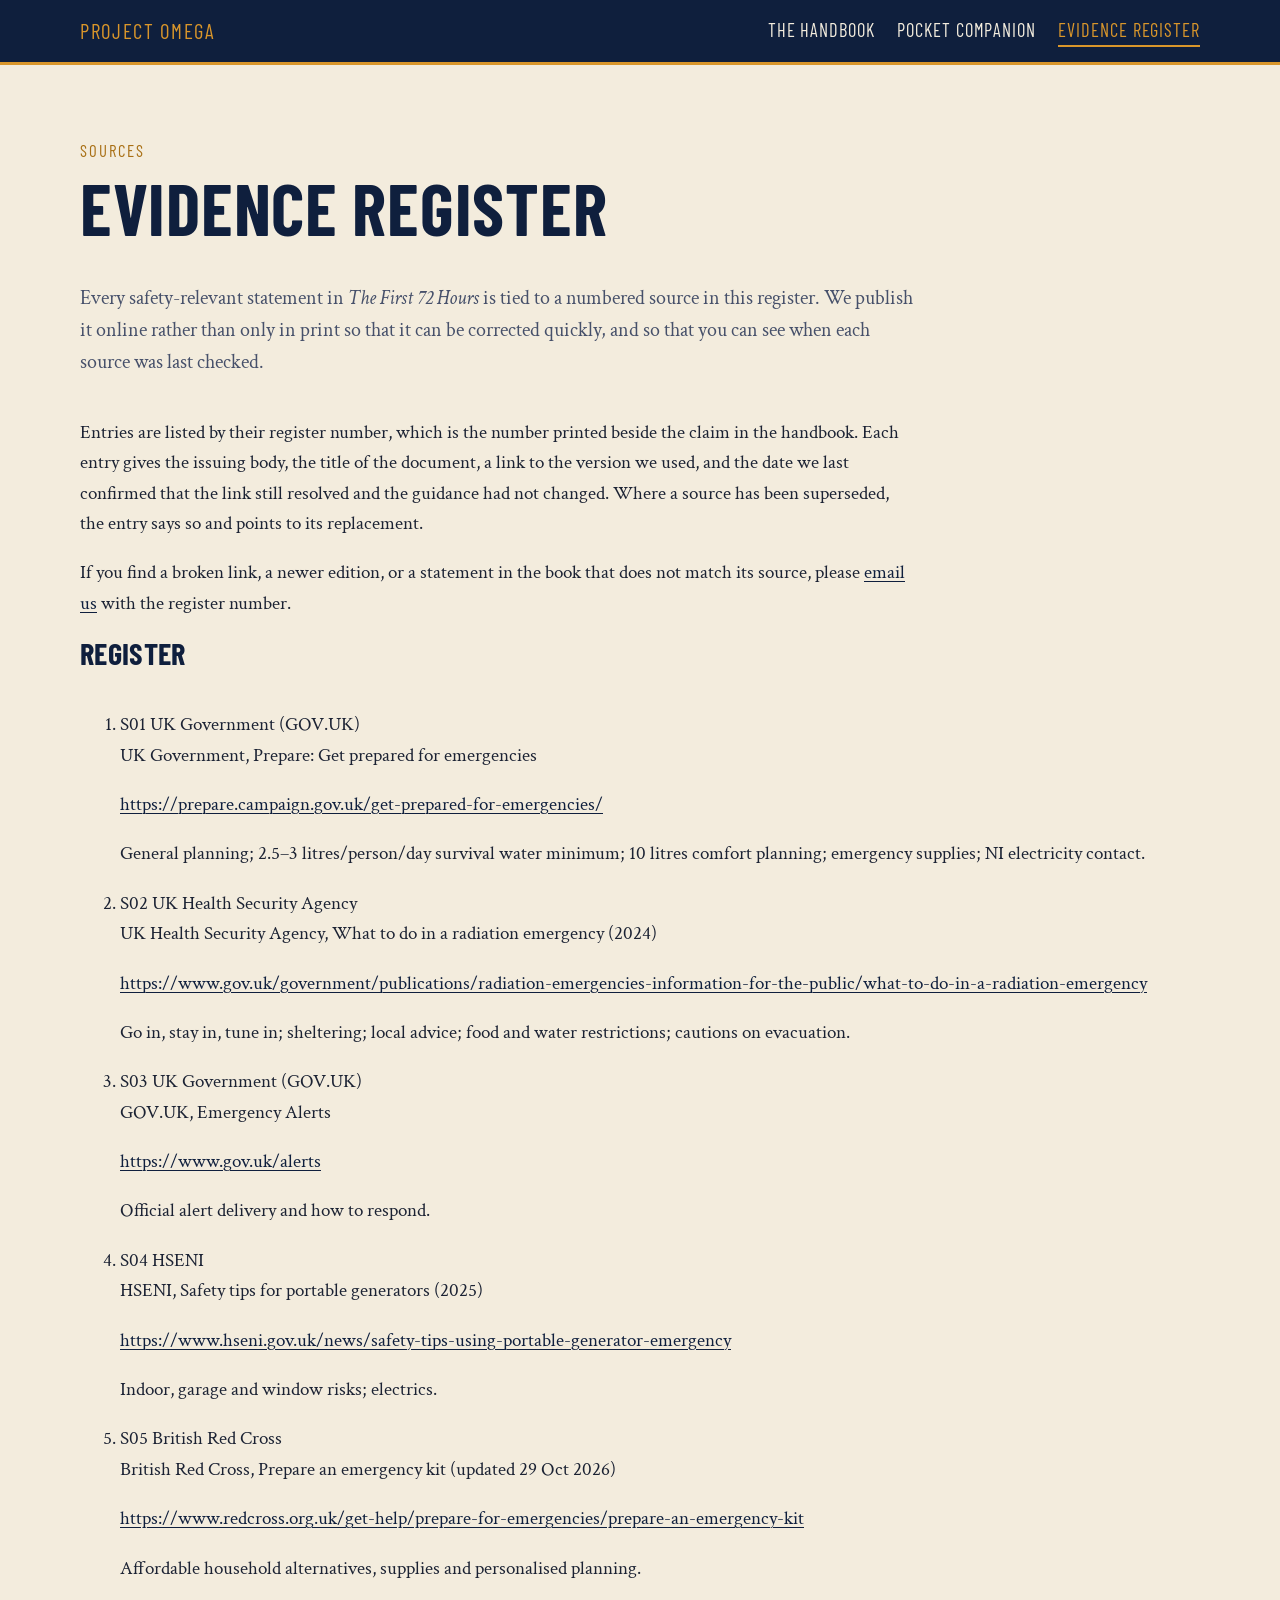
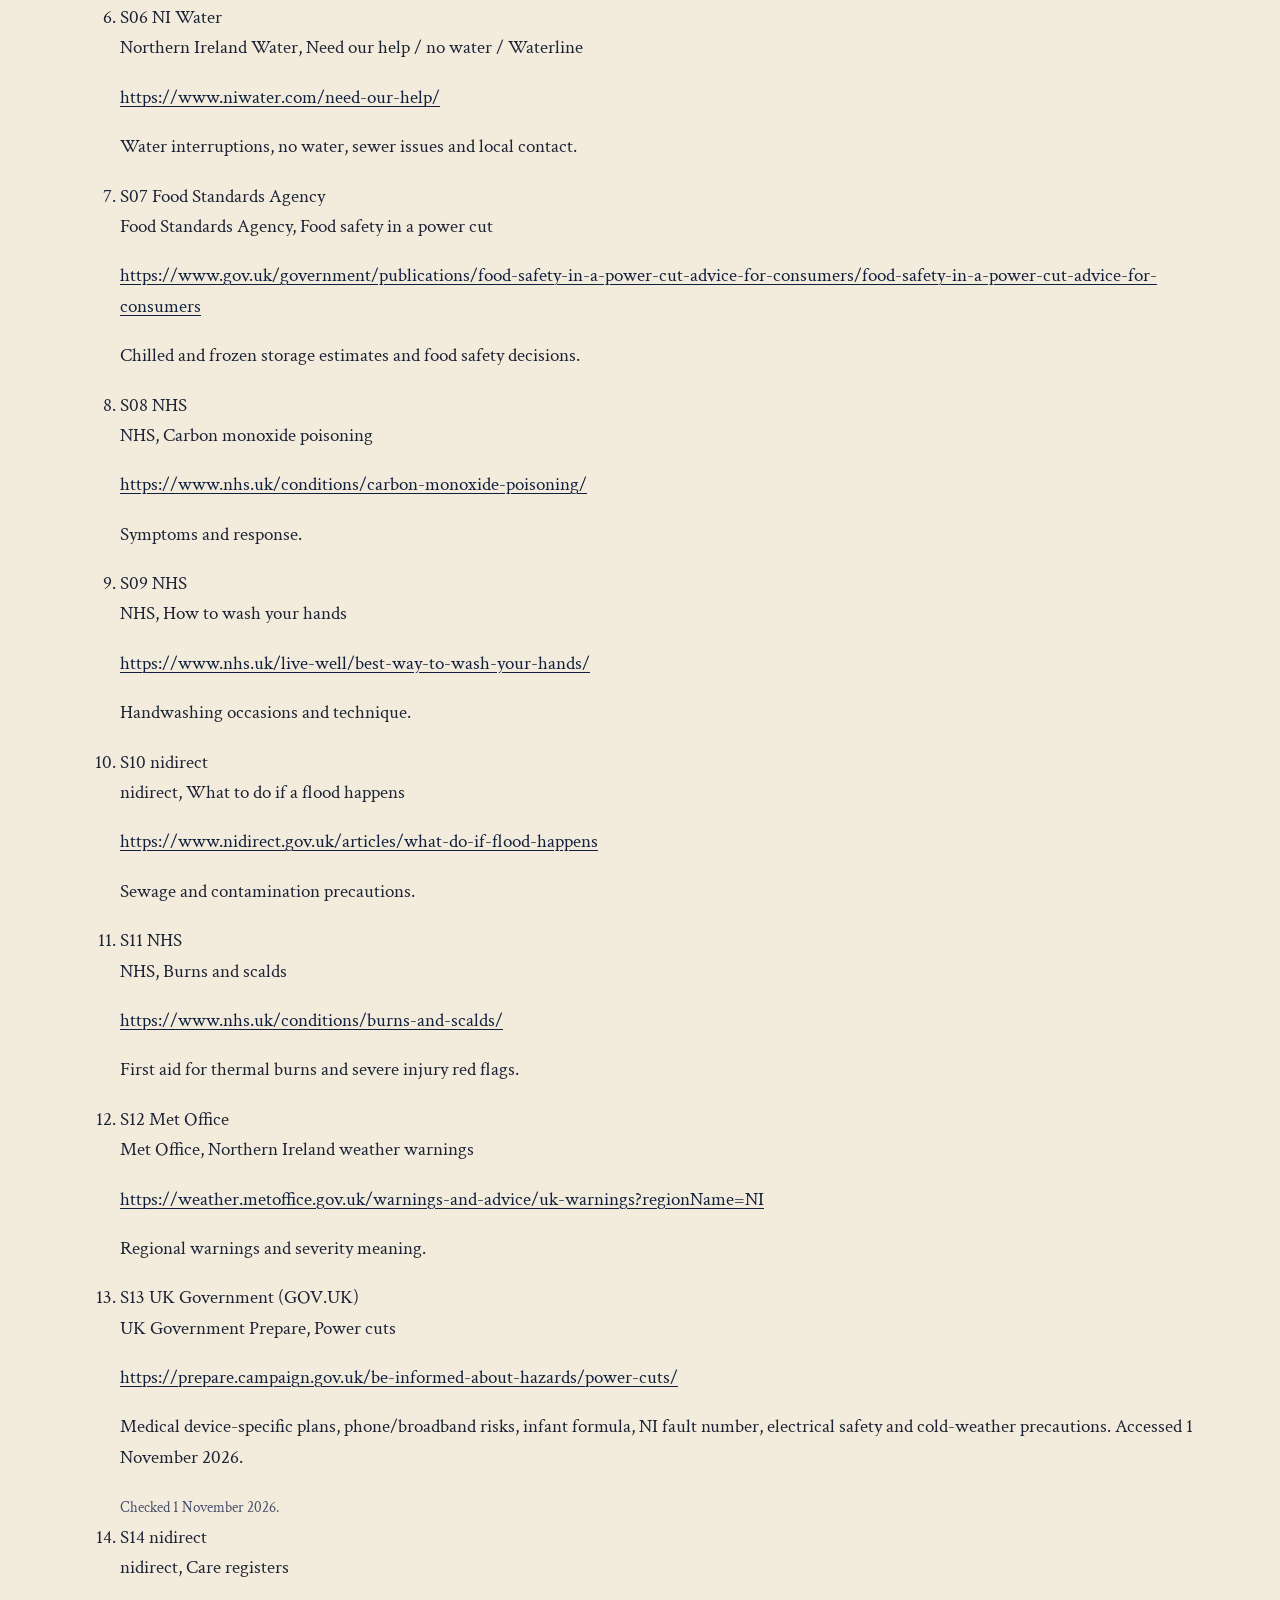
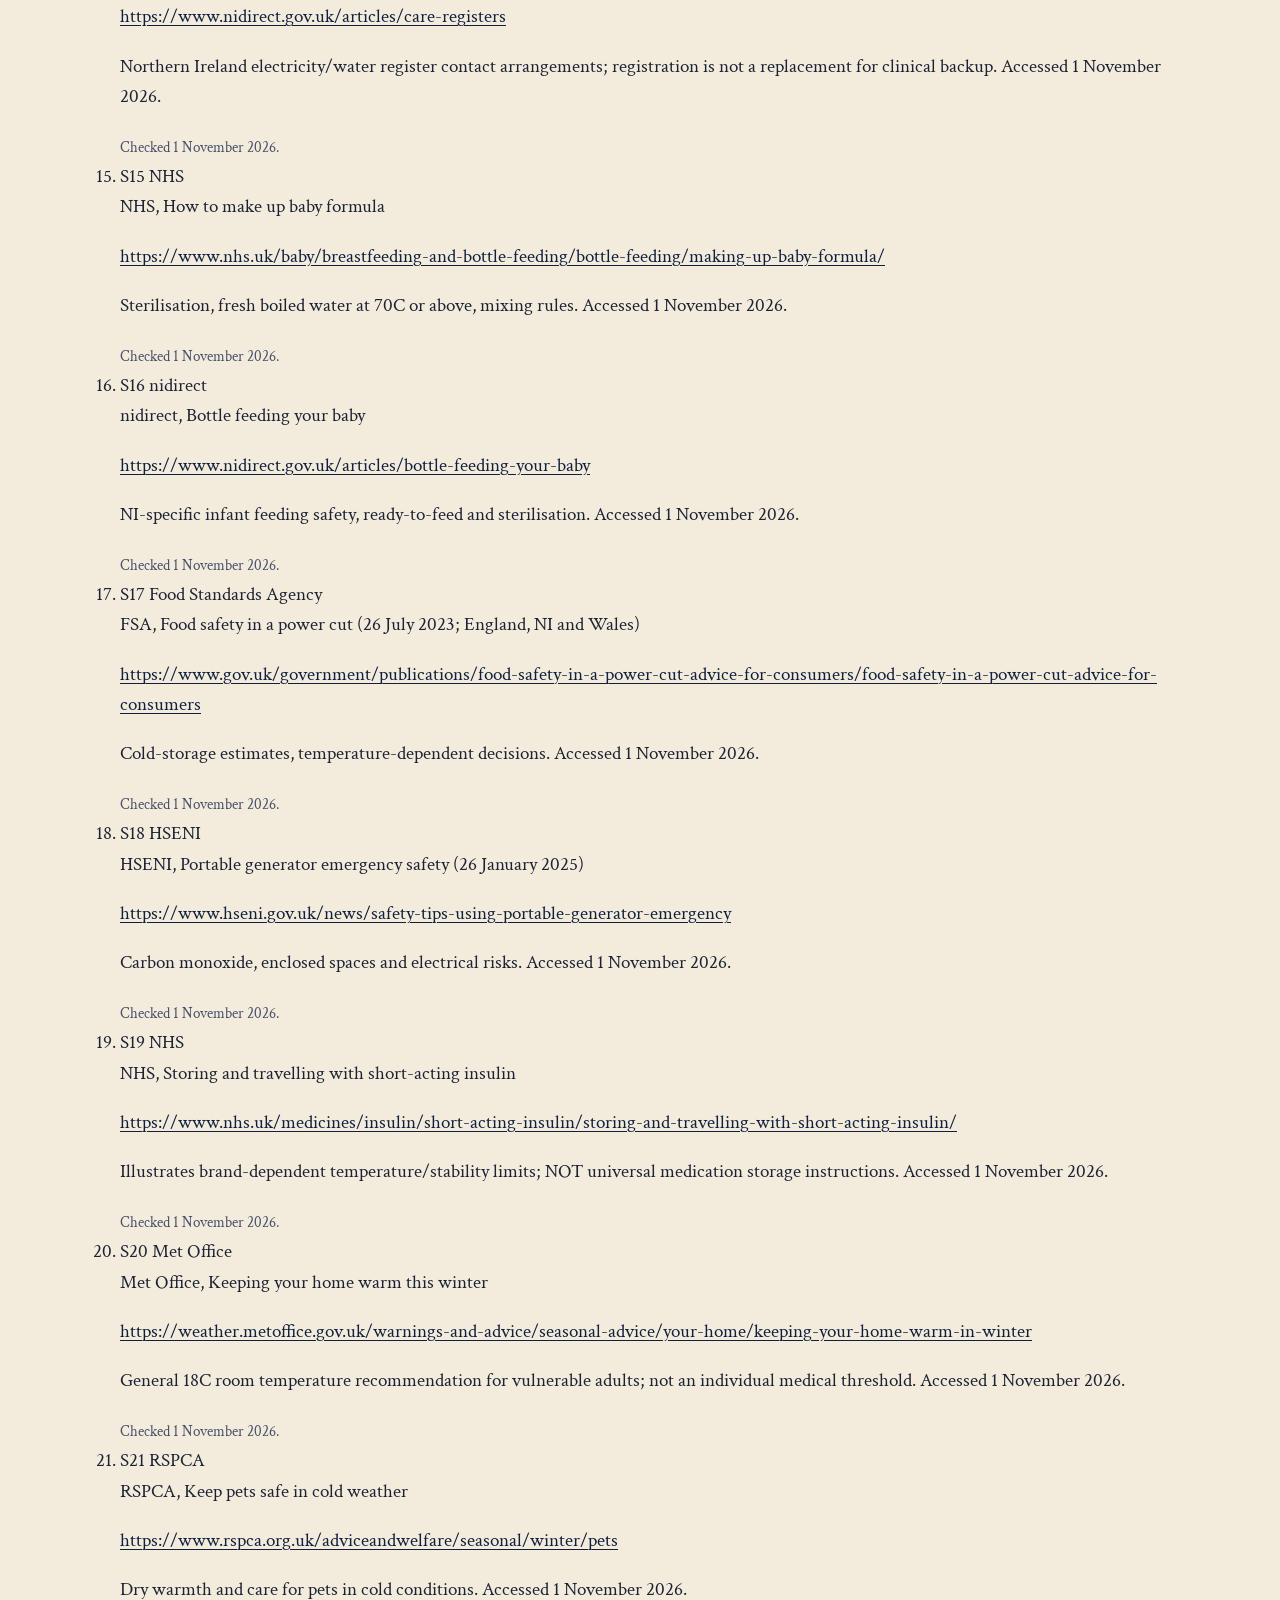
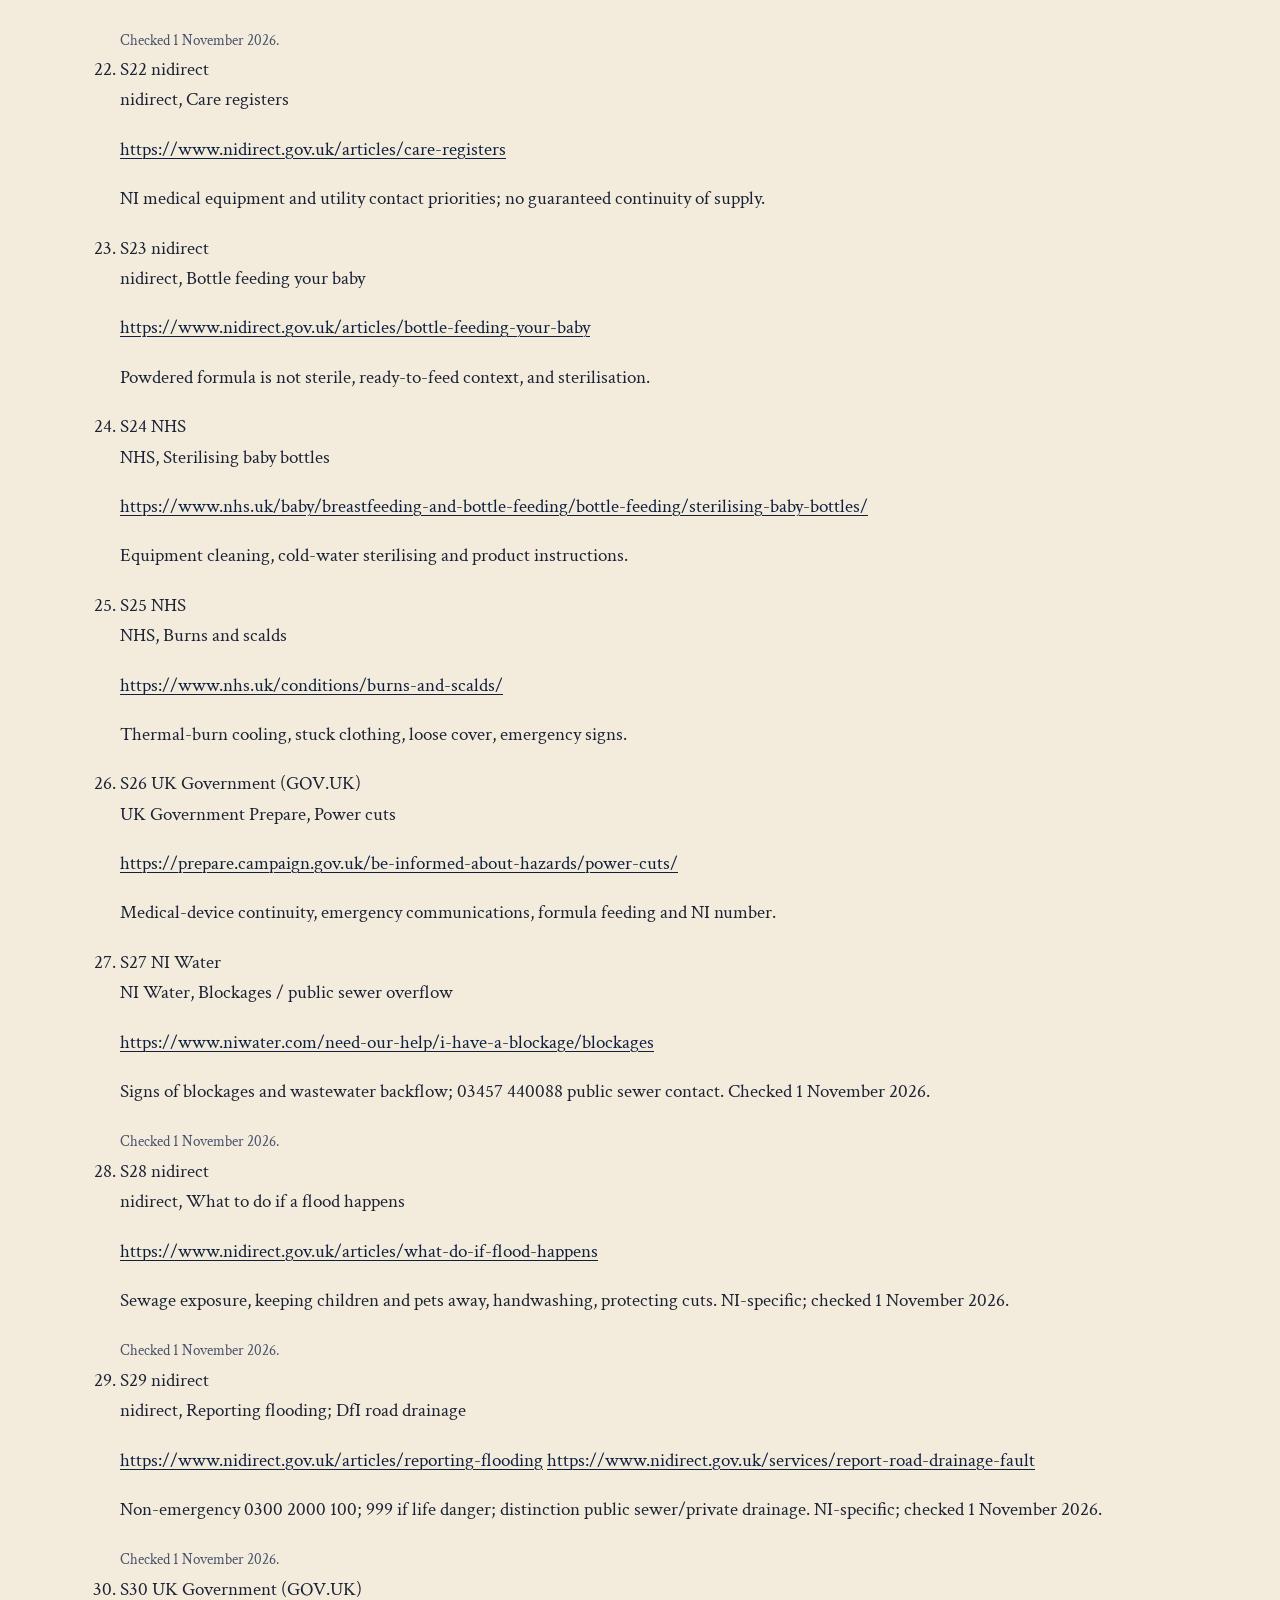
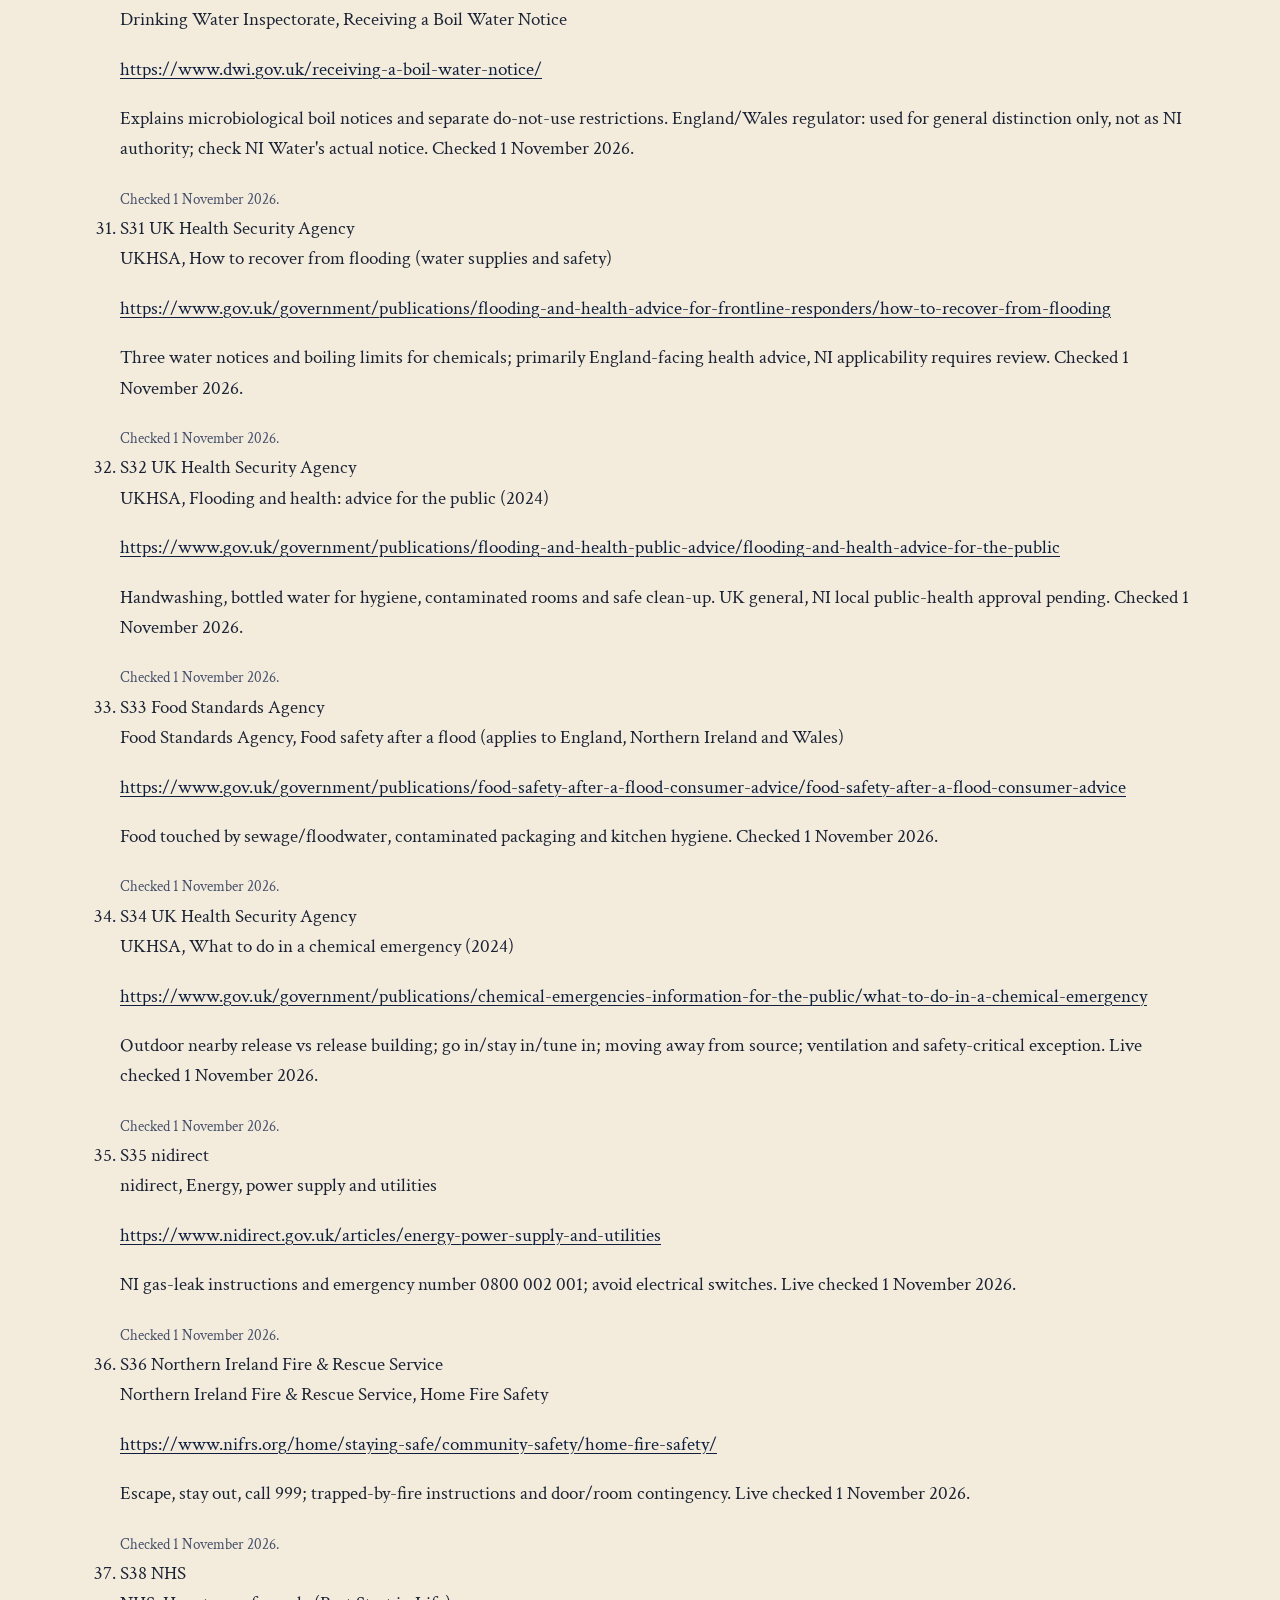
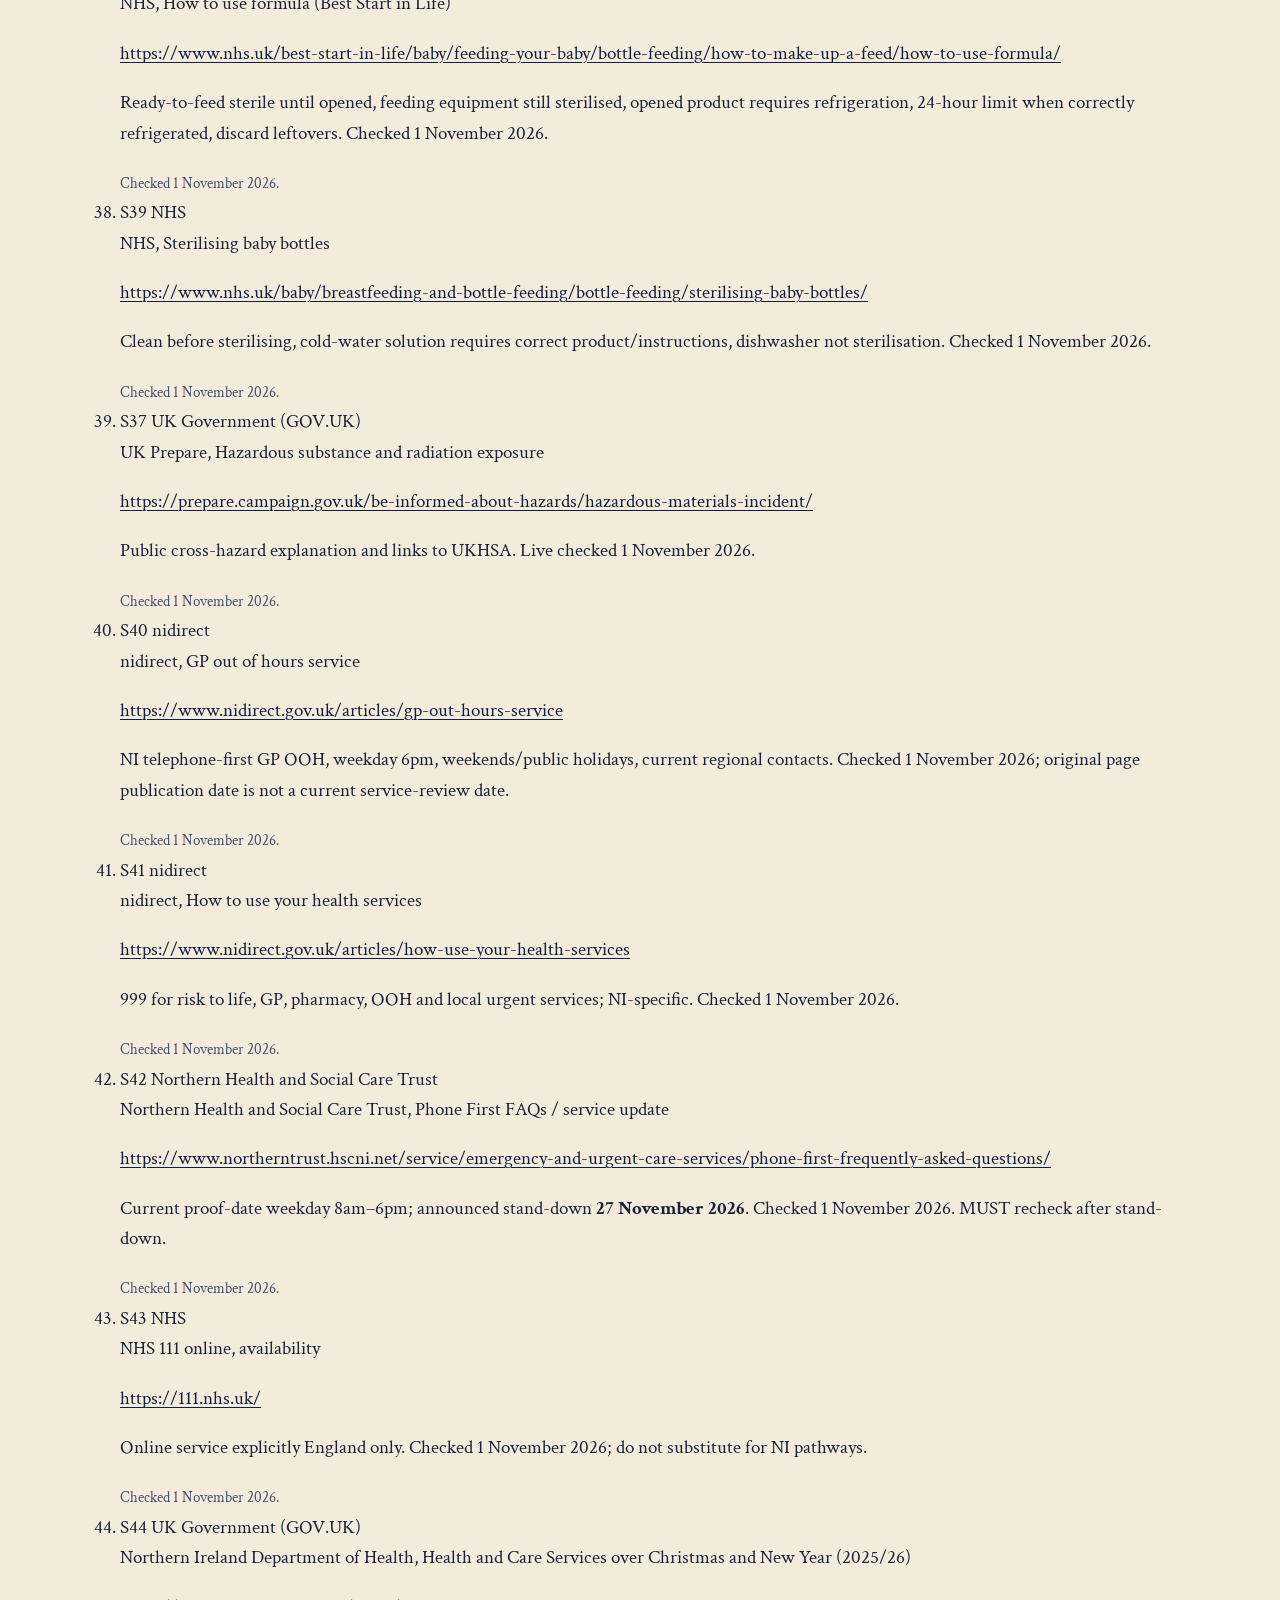
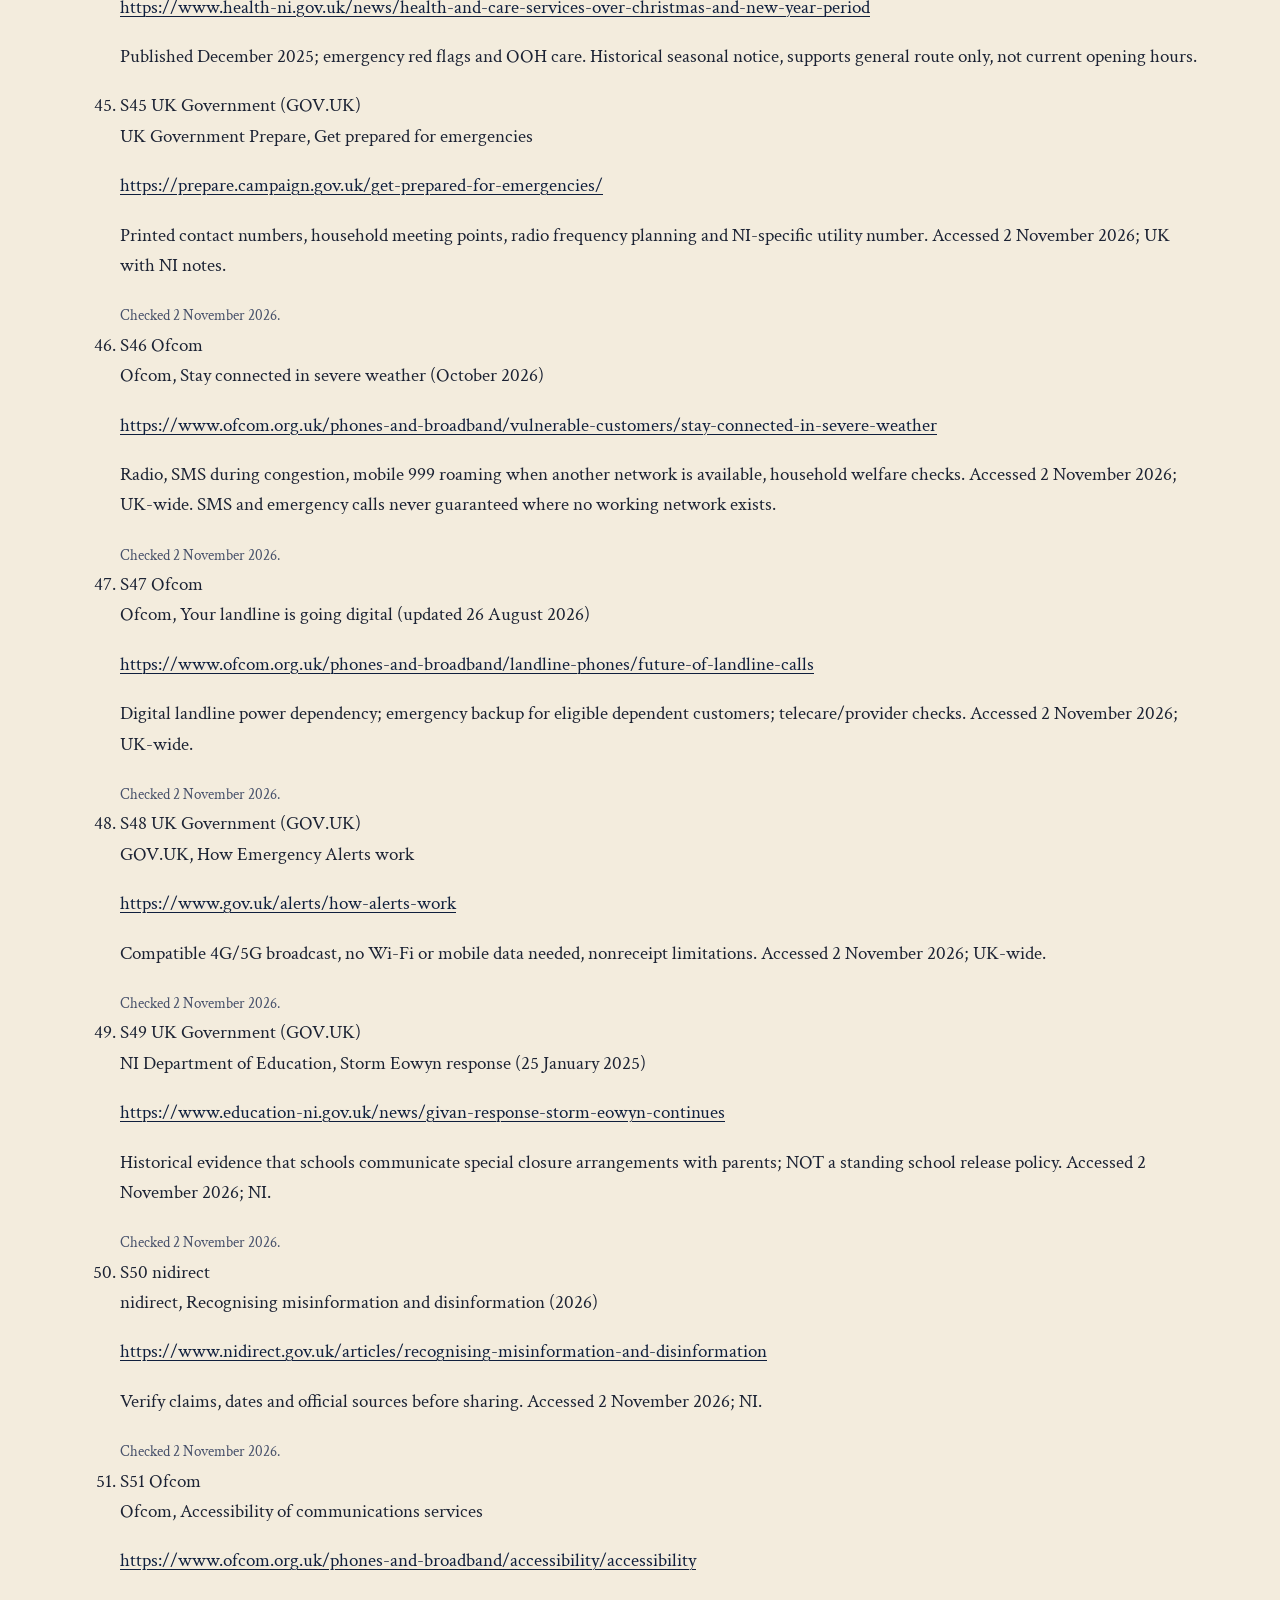
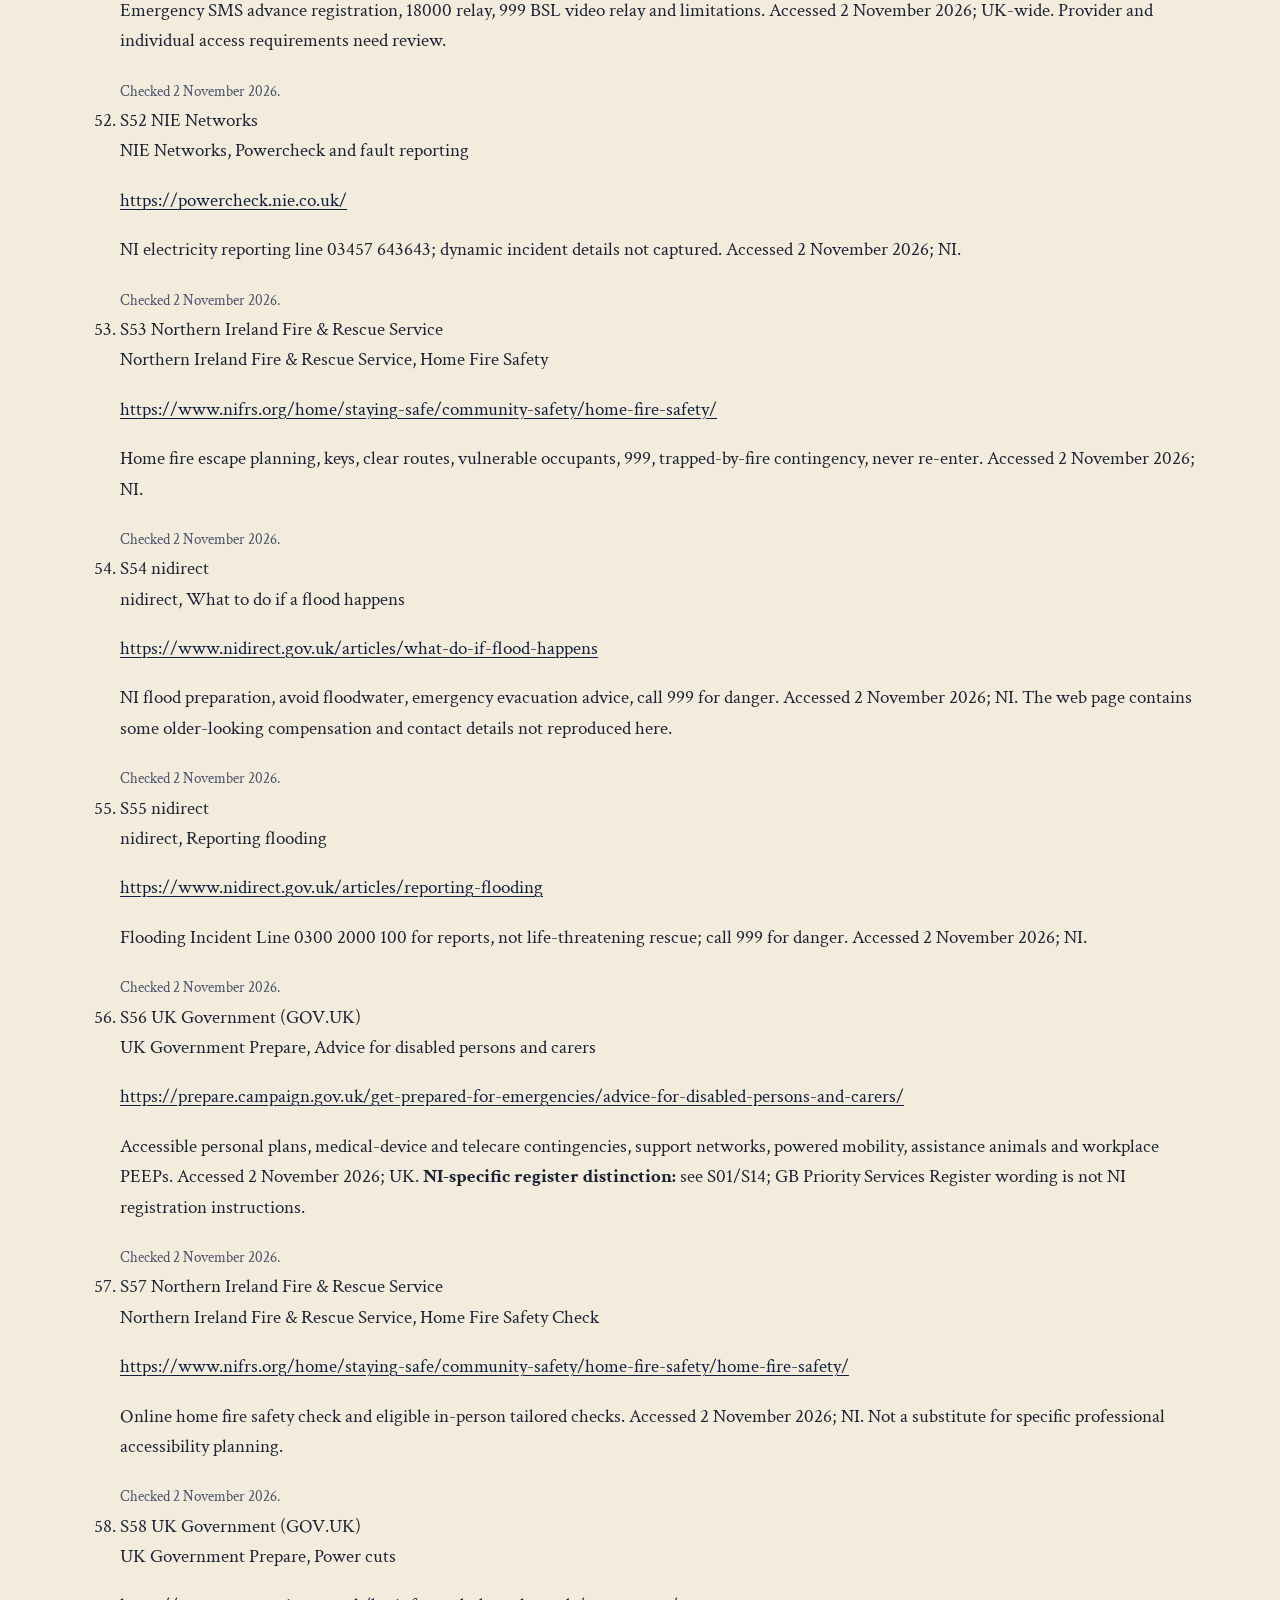
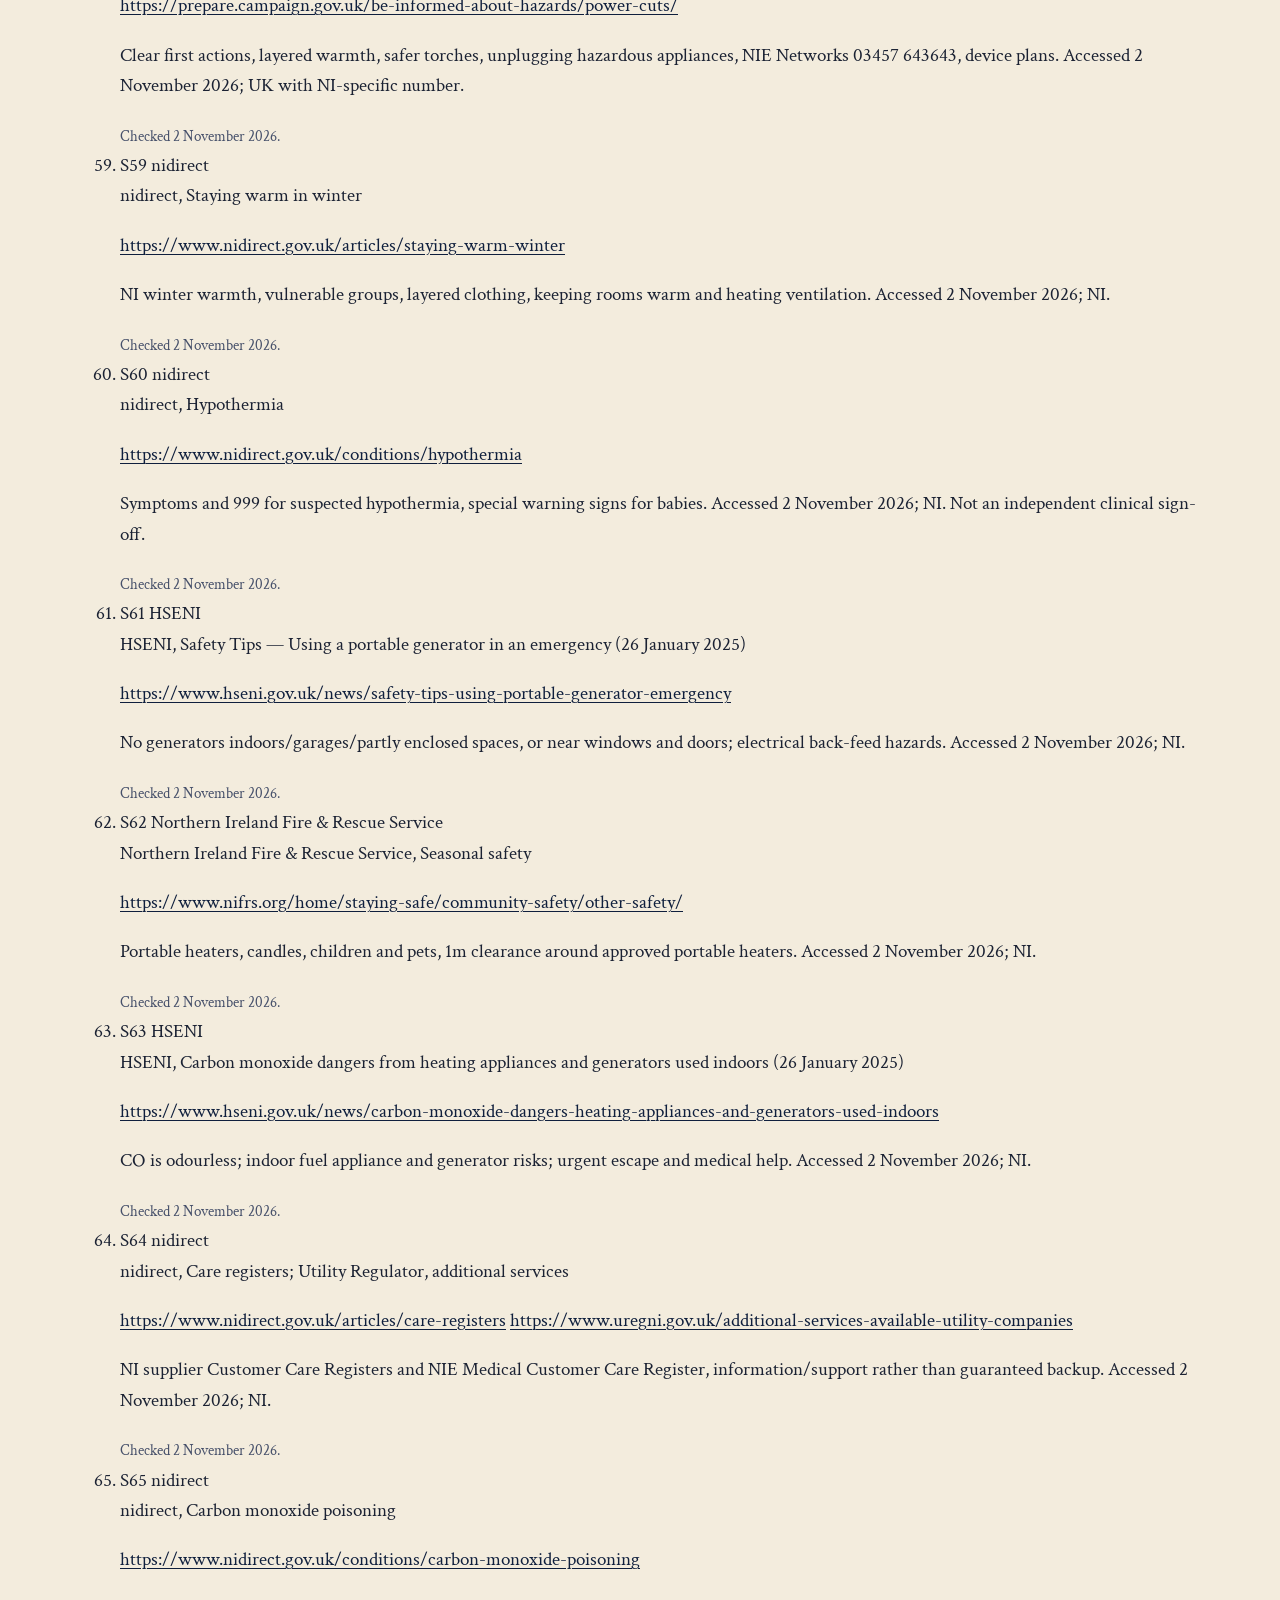
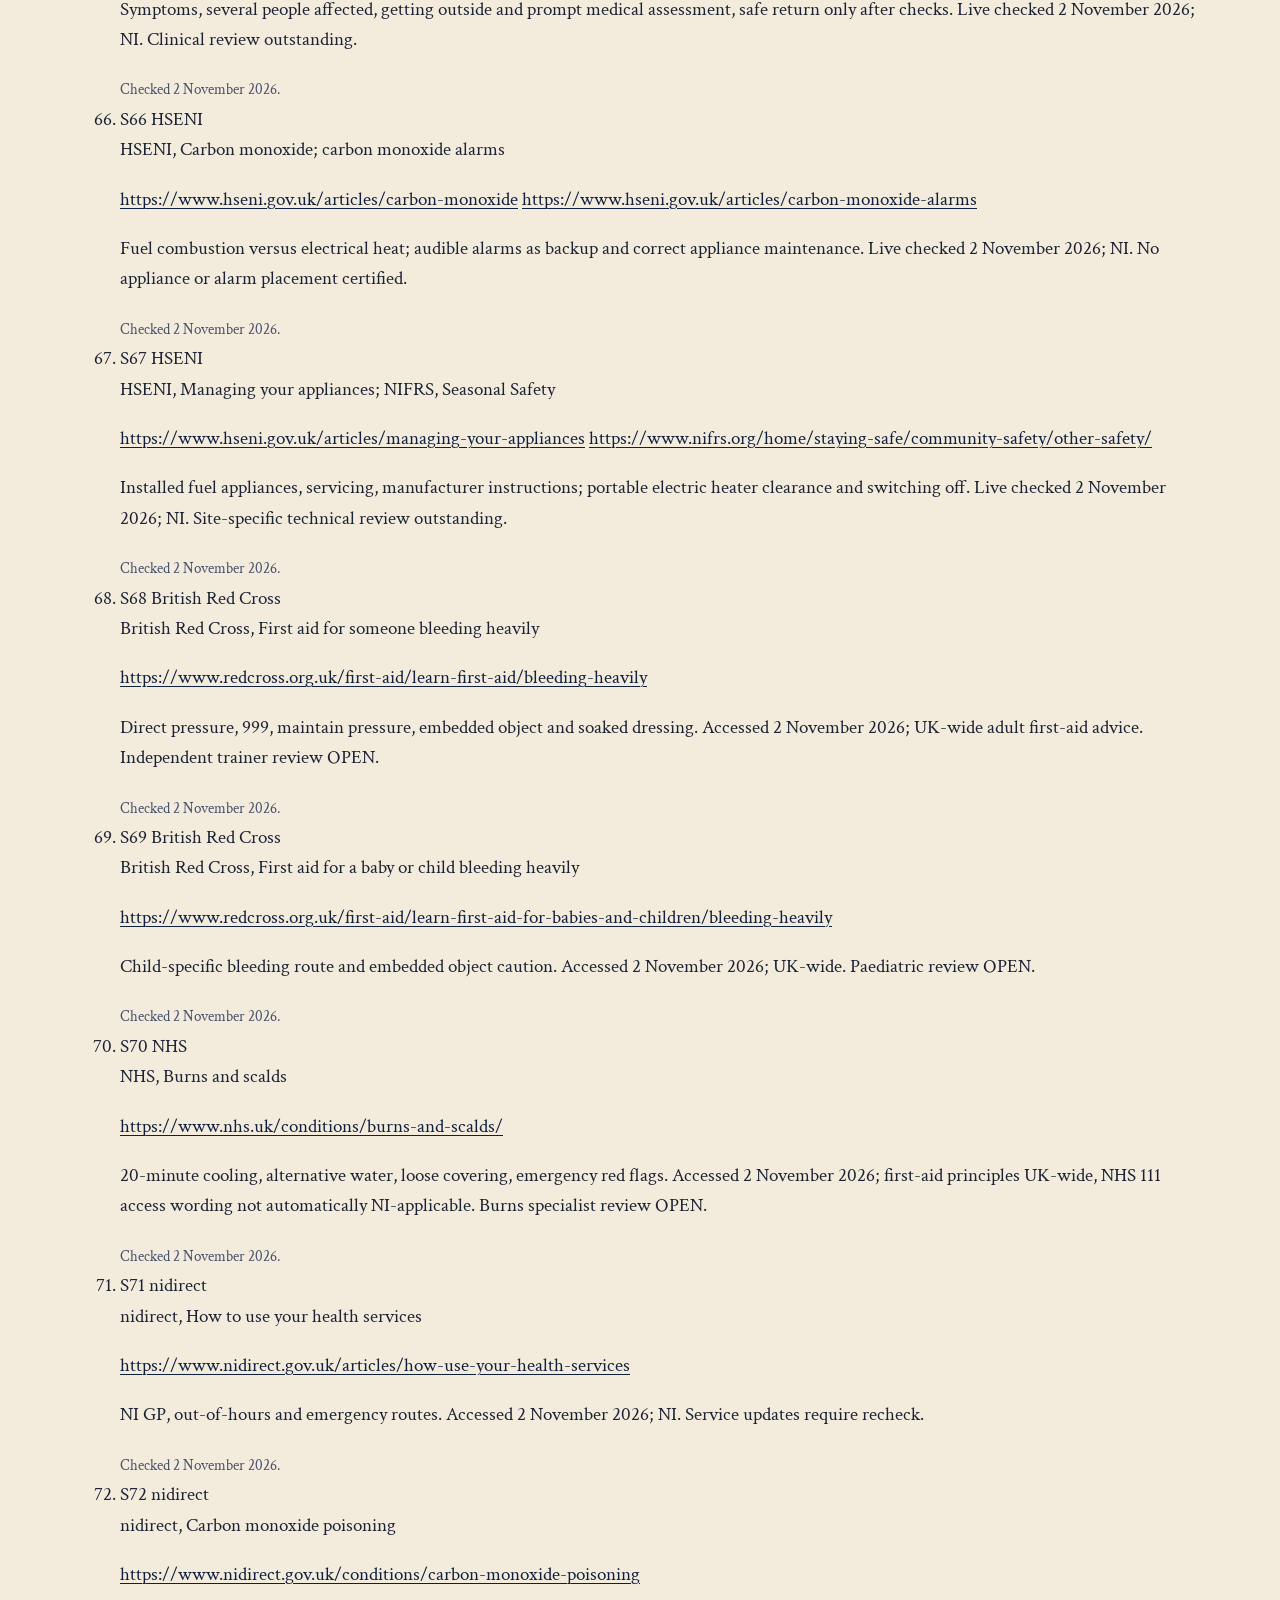
==== sources.html @ e892467d "Project Omega public site: landing page, Pocket Companion, evidence register, privacy notice" ====
<!DOCTYPE html>
<html lang="en-GB">
<head>
  <meta charset="utf-8">
  <meta name="viewport" content="width=device-width, initial-scale=1">
  <title>Evidence register | The First 72 Hours | Project Omega</title>
  <meta name="description" content="The full, dated register of sources behind The First 72 Hours: The Family Emergency Handbook, with the date each source was last checked.">
  <meta name="theme-color" content="#0f1f3d">
  <link rel="preconnect" href="https://fonts.googleapis.com">
  <link rel="preconnect" href="https://fonts.gstatic.com" crossorigin>
  <link rel="stylesheet" href="https://fonts.googleapis.com/css2?family=Barlow+Condensed:wght@700&family=Crimson+Text:ital,wght@0,400;0,600;1,400&display=swap">
  <link rel="stylesheet" href="styles.css">
</head>
<body>
  <a class="skip-link" href="#main">Skip to main content</a>

  <header class="site-header">
    <div class="wrap">
      <a class="brand" href="index.html">Project Omega</a>
      <nav class="site-nav" aria-label="Site">
        <ul>
          <li><a href="index.html">The handbook</a></li>
          <li><a href="pocket.html">Pocket Companion</a></li>
          <li><a href="sources.html" aria-current="page">Evidence register</a></li>
        </ul>
      </nav>
    </div>
  </header>

  <main id="main" class="page">
    <div class="wrap">
      <div class="page-head">
        <p class="kicker">Sources</p>
        <h1>Evidence register</h1>
        <p class="lede">Every safety-relevant statement in <em>The First 72 Hours</em> is tied to a numbered source in this register. We publish it online rather than only in print so that it can be corrected quickly, and so that you can see when each source was last checked.</p>
      </div>

      <div class="register-intro">
        <p>Entries are listed by their register number, which is the number printed beside the claim in the handbook. Each entry gives the issuing body, the title of the document, a link to the version we used, and the date we last confirmed that the link still resolved and the guidance had not changed. Where a source has been superseded, the entry says so and points to its replacement.</p>
        <p>If you find a broken link, a newer edition, or a statement in the book that does not match its source, please <a href="mailto:hello@example.com?subject=Evidence%20register">email us</a> with the register number.</p>
      </div>

      <section aria-labelledby="register-title">
        <h2 id="register-title" class="h-small">Register</h2>
        <div id="register" aria-live="polite" class="register">
<ol class="register">
  <li id="S01">
    <span class="sid">S01</span> <span class="publisher">UK Government (GOV.UK)</span>
    <p class="title">UK Government, Prepare: Get prepared for emergencies</p>
    <p class="url"><a href="https://prepare.campaign.gov.uk/get-prepared-for-emergencies/" rel="noopener">https://prepare.campaign.gov.uk/get-prepared-for-emergencies/</a></p>
    <p class="note">General planning; 2.5–3 litres/person/day survival water minimum; 10 litres comfort planning; emergency supplies; NI electricity contact.</p>
    
  </li>
  <li id="S02">
    <span class="sid">S02</span> <span class="publisher">UK Health Security Agency</span>
    <p class="title">UK Health Security Agency, What to do in a radiation emergency (2024)</p>
    <p class="url"><a href="https://www.gov.uk/government/publications/radiation-emergencies-information-for-the-public/what-to-do-in-a-radiation-emergency" rel="noopener">https://www.gov.uk/government/publications/radiation-emergencies-information-for-the-public/what-to-do-in-a-radiation-emergency</a></p>
    <p class="note">Go in, stay in, tune in; sheltering; local advice; food and water restrictions; cautions on evacuation.</p>
    
  </li>
  <li id="S03">
    <span class="sid">S03</span> <span class="publisher">UK Government (GOV.UK)</span>
    <p class="title">GOV.UK, Emergency Alerts</p>
    <p class="url"><a href="https://www.gov.uk/alerts" rel="noopener">https://www.gov.uk/alerts</a></p>
    <p class="note">Official alert delivery and how to respond.</p>
    
  </li>
  <li id="S04">
    <span class="sid">S04</span> <span class="publisher">HSENI</span>
    <p class="title">HSENI, Safety tips for portable generators (2025)</p>
    <p class="url"><a href="https://www.hseni.gov.uk/news/safety-tips-using-portable-generator-emergency" rel="noopener">https://www.hseni.gov.uk/news/safety-tips-using-portable-generator-emergency</a></p>
    <p class="note">Indoor, garage and window risks; electrics.</p>
    
  </li>
  <li id="S05">
    <span class="sid">S05</span> <span class="publisher">British Red Cross</span>
    <p class="title">British Red Cross, Prepare an emergency kit (updated 29 Oct 2026)</p>
    <p class="url"><a href="https://www.redcross.org.uk/get-help/prepare-for-emergencies/prepare-an-emergency-kit" rel="noopener">https://www.redcross.org.uk/get-help/prepare-for-emergencies/prepare-an-emergency-kit</a></p>
    <p class="note">Affordable household alternatives, supplies and personalised planning.</p>
    
  </li>
  <li id="S06">
    <span class="sid">S06</span> <span class="publisher">NI Water</span>
    <p class="title">Northern Ireland Water, Need our help / no water / Waterline</p>
    <p class="url"><a href="https://www.niwater.com/need-our-help/" rel="noopener">https://www.niwater.com/need-our-help/</a></p>
    <p class="note">Water interruptions, no water, sewer issues and local contact.</p>
    
  </li>
  <li id="S07">
    <span class="sid">S07</span> <span class="publisher">Food Standards Agency</span>
    <p class="title">Food Standards Agency, Food safety in a power cut</p>
    <p class="url"><a href="https://www.gov.uk/government/publications/food-safety-in-a-power-cut-advice-for-consumers/food-safety-in-a-power-cut-advice-for-consumers" rel="noopener">https://www.gov.uk/government/publications/food-safety-in-a-power-cut-advice-for-consumers/food-safety-in-a-power-cut-advice-for-consumers</a></p>
    <p class="note">Chilled and frozen storage estimates and food safety decisions.</p>
    
  </li>
  <li id="S08">
    <span class="sid">S08</span> <span class="publisher">NHS</span>
    <p class="title">NHS, Carbon monoxide poisoning</p>
    <p class="url"><a href="https://www.nhs.uk/conditions/carbon-monoxide-poisoning/" rel="noopener">https://www.nhs.uk/conditions/carbon-monoxide-poisoning/</a></p>
    <p class="note">Symptoms and response.</p>
    
  </li>
  <li id="S09">
    <span class="sid">S09</span> <span class="publisher">NHS</span>
    <p class="title">NHS, How to wash your hands</p>
    <p class="url"><a href="https://www.nhs.uk/live-well/best-way-to-wash-your-hands/" rel="noopener">https://www.nhs.uk/live-well/best-way-to-wash-your-hands/</a></p>
    <p class="note">Handwashing occasions and technique.</p>
    
  </li>
  <li id="S10">
    <span class="sid">S10</span> <span class="publisher">nidirect</span>
    <p class="title">nidirect, What to do if a flood happens</p>
    <p class="url"><a href="https://www.nidirect.gov.uk/articles/what-do-if-flood-happens" rel="noopener">https://www.nidirect.gov.uk/articles/what-do-if-flood-happens</a></p>
    <p class="note">Sewage and contamination precautions.</p>
    
  </li>
  <li id="S11">
    <span class="sid">S11</span> <span class="publisher">NHS</span>
    <p class="title">NHS, Burns and scalds</p>
    <p class="url"><a href="https://www.nhs.uk/conditions/burns-and-scalds/" rel="noopener">https://www.nhs.uk/conditions/burns-and-scalds/</a></p>
    <p class="note">First aid for thermal burns and severe injury red flags.</p>
    
  </li>
  <li id="S12">
    <span class="sid">S12</span> <span class="publisher">Met Office</span>
    <p class="title">Met Office, Northern Ireland weather warnings</p>
    <p class="url"><a href="https://weather.metoffice.gov.uk/warnings-and-advice/uk-warnings?regionName=NI" rel="noopener">https://weather.metoffice.gov.uk/warnings-and-advice/uk-warnings?regionName=NI</a></p>
    <p class="note">Regional warnings and severity meaning.</p>
    
  </li>
  <li id="S13">
    <span class="sid">S13</span> <span class="publisher">UK Government (GOV.UK)</span>
    <p class="title">UK Government Prepare, Power cuts</p>
    <p class="url"><a href="https://prepare.campaign.gov.uk/be-informed-about-hazards/power-cuts/" rel="noopener">https://prepare.campaign.gov.uk/be-informed-about-hazards/power-cuts/</a></p>
    <p class="note">Medical device-specific plans, phone/broadband risks, infant formula, NI fault number, electrical safety and cold-weather precautions. Accessed 1 November 2026.</p>
    <span class="checked">Checked 1 November 2026.</span>
  </li>
  <li id="S14">
    <span class="sid">S14</span> <span class="publisher">nidirect</span>
    <p class="title">nidirect, Care registers</p>
    <p class="url"><a href="https://www.nidirect.gov.uk/articles/care-registers" rel="noopener">https://www.nidirect.gov.uk/articles/care-registers</a></p>
    <p class="note">Northern Ireland electricity/water register contact arrangements; registration is not a replacement for clinical backup. Accessed 1 November 2026.</p>
    <span class="checked">Checked 1 November 2026.</span>
  </li>
  <li id="S15">
    <span class="sid">S15</span> <span class="publisher">NHS</span>
    <p class="title">NHS, How to make up baby formula</p>
    <p class="url"><a href="https://www.nhs.uk/baby/breastfeeding-and-bottle-feeding/bottle-feeding/making-up-baby-formula/" rel="noopener">https://www.nhs.uk/baby/breastfeeding-and-bottle-feeding/bottle-feeding/making-up-baby-formula/</a></p>
    <p class="note">Sterilisation, fresh boiled water at 70C or above, mixing rules. Accessed 1 November 2026.</p>
    <span class="checked">Checked 1 November 2026.</span>
  </li>
  <li id="S16">
    <span class="sid">S16</span> <span class="publisher">nidirect</span>
    <p class="title">nidirect, Bottle feeding your baby</p>
    <p class="url"><a href="https://www.nidirect.gov.uk/articles/bottle-feeding-your-baby" rel="noopener">https://www.nidirect.gov.uk/articles/bottle-feeding-your-baby</a></p>
    <p class="note">NI-specific infant feeding safety, ready-to-feed and sterilisation. Accessed 1 November 2026.</p>
    <span class="checked">Checked 1 November 2026.</span>
  </li>
  <li id="S17">
    <span class="sid">S17</span> <span class="publisher">Food Standards Agency</span>
    <p class="title">FSA, Food safety in a power cut (26 July 2023; England, NI and Wales)</p>
    <p class="url"><a href="https://www.gov.uk/government/publications/food-safety-in-a-power-cut-advice-for-consumers/food-safety-in-a-power-cut-advice-for-consumers" rel="noopener">https://www.gov.uk/government/publications/food-safety-in-a-power-cut-advice-for-consumers/food-safety-in-a-power-cut-advice-for-consumers</a></p>
    <p class="note">Cold-storage estimates, temperature-dependent decisions. Accessed 1 November 2026.</p>
    <span class="checked">Checked 1 November 2026.</span>
  </li>
  <li id="S18">
    <span class="sid">S18</span> <span class="publisher">HSENI</span>
    <p class="title">HSENI, Portable generator emergency safety (26 January 2025)</p>
    <p class="url"><a href="https://www.hseni.gov.uk/news/safety-tips-using-portable-generator-emergency" rel="noopener">https://www.hseni.gov.uk/news/safety-tips-using-portable-generator-emergency</a></p>
    <p class="note">Carbon monoxide, enclosed spaces and electrical risks. Accessed 1 November 2026.</p>
    <span class="checked">Checked 1 November 2026.</span>
  </li>
  <li id="S19">
    <span class="sid">S19</span> <span class="publisher">NHS</span>
    <p class="title">NHS, Storing and travelling with short-acting insulin</p>
    <p class="url"><a href="https://www.nhs.uk/medicines/insulin/short-acting-insulin/storing-and-travelling-with-short-acting-insulin/" rel="noopener">https://www.nhs.uk/medicines/insulin/short-acting-insulin/storing-and-travelling-with-short-acting-insulin/</a></p>
    <p class="note">Illustrates brand-dependent temperature/stability limits; NOT universal medication storage instructions. Accessed 1 November 2026.</p>
    <span class="checked">Checked 1 November 2026.</span>
  </li>
  <li id="S20">
    <span class="sid">S20</span> <span class="publisher">Met Office</span>
    <p class="title">Met Office, Keeping your home warm this winter</p>
    <p class="url"><a href="https://weather.metoffice.gov.uk/warnings-and-advice/seasonal-advice/your-home/keeping-your-home-warm-in-winter" rel="noopener">https://weather.metoffice.gov.uk/warnings-and-advice/seasonal-advice/your-home/keeping-your-home-warm-in-winter</a></p>
    <p class="note">General 18C room temperature recommendation for vulnerable adults; not an individual medical threshold. Accessed 1 November 2026.</p>
    <span class="checked">Checked 1 November 2026.</span>
  </li>
  <li id="S21">
    <span class="sid">S21</span> <span class="publisher">RSPCA</span>
    <p class="title">RSPCA, Keep pets safe in cold weather</p>
    <p class="url"><a href="https://www.rspca.org.uk/adviceandwelfare/seasonal/winter/pets" rel="noopener">https://www.rspca.org.uk/adviceandwelfare/seasonal/winter/pets</a></p>
    <p class="note">Dry warmth and care for pets in cold conditions. Accessed 1 November 2026.</p>
    <span class="checked">Checked 1 November 2026.</span>
  </li>
  <li id="S22">
    <span class="sid">S22</span> <span class="publisher">nidirect</span>
    <p class="title">nidirect, Care registers</p>
    <p class="url"><a href="https://www.nidirect.gov.uk/articles/care-registers" rel="noopener">https://www.nidirect.gov.uk/articles/care-registers</a></p>
    <p class="note">NI medical equipment and utility contact priorities; no guaranteed continuity of supply.</p>
    
  </li>
  <li id="S23">
    <span class="sid">S23</span> <span class="publisher">nidirect</span>
    <p class="title">nidirect, Bottle feeding your baby</p>
    <p class="url"><a href="https://www.nidirect.gov.uk/articles/bottle-feeding-your-baby" rel="noopener">https://www.nidirect.gov.uk/articles/bottle-feeding-your-baby</a></p>
    <p class="note">Powdered formula is not sterile, ready-to-feed context, and sterilisation.</p>
    
  </li>
  <li id="S24">
    <span class="sid">S24</span> <span class="publisher">NHS</span>
    <p class="title">NHS, Sterilising baby bottles</p>
    <p class="url"><a href="https://www.nhs.uk/baby/breastfeeding-and-bottle-feeding/bottle-feeding/sterilising-baby-bottles/" rel="noopener">https://www.nhs.uk/baby/breastfeeding-and-bottle-feeding/bottle-feeding/sterilising-baby-bottles/</a></p>
    <p class="note">Equipment cleaning, cold-water sterilising and product instructions.</p>
    
  </li>
  <li id="S25">
    <span class="sid">S25</span> <span class="publisher">NHS</span>
    <p class="title">NHS, Burns and scalds</p>
    <p class="url"><a href="https://www.nhs.uk/conditions/burns-and-scalds/" rel="noopener">https://www.nhs.uk/conditions/burns-and-scalds/</a></p>
    <p class="note">Thermal-burn cooling, stuck clothing, loose cover, emergency signs.</p>
    
  </li>
  <li id="S26">
    <span class="sid">S26</span> <span class="publisher">UK Government (GOV.UK)</span>
    <p class="title">UK Government Prepare, Power cuts</p>
    <p class="url"><a href="https://prepare.campaign.gov.uk/be-informed-about-hazards/power-cuts/" rel="noopener">https://prepare.campaign.gov.uk/be-informed-about-hazards/power-cuts/</a></p>
    <p class="note">Medical-device continuity, emergency communications, formula feeding and NI number.</p>
    
  </li>
  <li id="S27">
    <span class="sid">S27</span> <span class="publisher">NI Water</span>
    <p class="title">NI Water, Blockages / public sewer overflow</p>
    <p class="url"><a href="https://www.niwater.com/need-our-help/i-have-a-blockage/blockages" rel="noopener">https://www.niwater.com/need-our-help/i-have-a-blockage/blockages</a></p>
    <p class="note">Signs of blockages and wastewater backflow; 03457 440088 public sewer contact. Checked 1 November 2026.</p>
    <span class="checked">Checked 1 November 2026.</span>
  </li>
  <li id="S28">
    <span class="sid">S28</span> <span class="publisher">nidirect</span>
    <p class="title">nidirect, What to do if a flood happens</p>
    <p class="url"><a href="https://www.nidirect.gov.uk/articles/what-do-if-flood-happens" rel="noopener">https://www.nidirect.gov.uk/articles/what-do-if-flood-happens</a></p>
    <p class="note">Sewage exposure, keeping children and pets away, handwashing, protecting cuts. NI-specific; checked 1 November 2026.</p>
    <span class="checked">Checked 1 November 2026.</span>
  </li>
  <li id="S29">
    <span class="sid">S29</span> <span class="publisher">nidirect</span>
    <p class="title">nidirect, Reporting flooding; DfI road drainage</p>
    <p class="url"><a href="https://www.nidirect.gov.uk/articles/reporting-flooding" rel="noopener">https://www.nidirect.gov.uk/articles/reporting-flooding</a> <a href="https://www.nidirect.gov.uk/services/report-road-drainage-fault" rel="noopener">https://www.nidirect.gov.uk/services/report-road-drainage-fault</a></p>
    <p class="note">Non-emergency 0300 2000 100; 999 if life danger; distinction public sewer/private drainage. NI-specific; checked 1 November 2026.</p>
    <span class="checked">Checked 1 November 2026.</span>
  </li>
  <li id="S30">
    <span class="sid">S30</span> <span class="publisher">UK Government (GOV.UK)</span>
    <p class="title">Drinking Water Inspectorate, Receiving a Boil Water Notice</p>
    <p class="url"><a href="https://www.dwi.gov.uk/receiving-a-boil-water-notice/" rel="noopener">https://www.dwi.gov.uk/receiving-a-boil-water-notice/</a></p>
    <p class="note">Explains microbiological boil notices and separate do-not-use restrictions. England/Wales regulator: used for general distinction only, not as NI authority; check NI Water's actual notice. Checked 1 November 2026.</p>
    <span class="checked">Checked 1 November 2026.</span>
  </li>
  <li id="S31">
    <span class="sid">S31</span> <span class="publisher">UK Health Security Agency</span>
    <p class="title">UKHSA, How to recover from flooding (water supplies and safety)</p>
    <p class="url"><a href="https://www.gov.uk/government/publications/flooding-and-health-advice-for-frontline-responders/how-to-recover-from-flooding" rel="noopener">https://www.gov.uk/government/publications/flooding-and-health-advice-for-frontline-responders/how-to-recover-from-flooding</a></p>
    <p class="note">Three water notices and boiling limits for chemicals; primarily England-facing health advice, NI applicability requires review. Checked 1 November 2026.</p>
    <span class="checked">Checked 1 November 2026.</span>
  </li>
  <li id="S32">
    <span class="sid">S32</span> <span class="publisher">UK Health Security Agency</span>
    <p class="title">UKHSA, Flooding and health: advice for the public (2024)</p>
    <p class="url"><a href="https://www.gov.uk/government/publications/flooding-and-health-public-advice/flooding-and-health-advice-for-the-public" rel="noopener">https://www.gov.uk/government/publications/flooding-and-health-public-advice/flooding-and-health-advice-for-the-public</a></p>
    <p class="note">Handwashing, bottled water for hygiene, contaminated rooms and safe clean-up. UK general, NI local public-health approval pending. Checked 1 November 2026.</p>
    <span class="checked">Checked 1 November 2026.</span>
  </li>
  <li id="S33">
    <span class="sid">S33</span> <span class="publisher">Food Standards Agency</span>
    <p class="title">Food Standards Agency, Food safety after a flood (applies to England, Northern Ireland and Wales)</p>
    <p class="url"><a href="https://www.gov.uk/government/publications/food-safety-after-a-flood-consumer-advice/food-safety-after-a-flood-consumer-advice" rel="noopener">https://www.gov.uk/government/publications/food-safety-after-a-flood-consumer-advice/food-safety-after-a-flood-consumer-advice</a></p>
    <p class="note">Food touched by sewage/floodwater, contaminated packaging and kitchen hygiene. Checked 1 November 2026.</p>
    <span class="checked">Checked 1 November 2026.</span>
  </li>
  <li id="S34">
    <span class="sid">S34</span> <span class="publisher">UK Health Security Agency</span>
    <p class="title">UKHSA, What to do in a chemical emergency (2024)</p>
    <p class="url"><a href="https://www.gov.uk/government/publications/chemical-emergencies-information-for-the-public/what-to-do-in-a-chemical-emergency" rel="noopener">https://www.gov.uk/government/publications/chemical-emergencies-information-for-the-public/what-to-do-in-a-chemical-emergency</a></p>
    <p class="note">Outdoor nearby release vs release building; go in/stay in/tune in; moving away from source; ventilation and safety-critical exception. Live checked 1 November 2026.</p>
    <span class="checked">Checked 1 November 2026.</span>
  </li>
  <li id="S35">
    <span class="sid">S35</span> <span class="publisher">nidirect</span>
    <p class="title">nidirect, Energy, power supply and utilities</p>
    <p class="url"><a href="https://www.nidirect.gov.uk/articles/energy-power-supply-and-utilities" rel="noopener">https://www.nidirect.gov.uk/articles/energy-power-supply-and-utilities</a></p>
    <p class="note">NI gas-leak instructions and emergency number 0800 002 001; avoid electrical switches. Live checked 1 November 2026.</p>
    <span class="checked">Checked 1 November 2026.</span>
  </li>
  <li id="S36">
    <span class="sid">S36</span> <span class="publisher">Northern Ireland Fire &amp; Rescue Service</span>
    <p class="title">Northern Ireland Fire &amp; Rescue Service, Home Fire Safety</p>
    <p class="url"><a href="https://www.nifrs.org/home/staying-safe/community-safety/home-fire-safety/" rel="noopener">https://www.nifrs.org/home/staying-safe/community-safety/home-fire-safety/</a></p>
    <p class="note">Escape, stay out, call 999; trapped-by-fire instructions and door/room contingency. Live checked 1 November 2026.</p>
    <span class="checked">Checked 1 November 2026.</span>
  </li>
  <li id="S38">
    <span class="sid">S38</span> <span class="publisher">NHS</span>
    <p class="title">NHS, How to use formula (Best Start in Life)</p>
    <p class="url"><a href="https://www.nhs.uk/best-start-in-life/baby/feeding-your-baby/bottle-feeding/how-to-make-up-a-feed/how-to-use-formula/" rel="noopener">https://www.nhs.uk/best-start-in-life/baby/feeding-your-baby/bottle-feeding/how-to-make-up-a-feed/how-to-use-formula/</a></p>
    <p class="note">Ready-to-feed sterile until opened, feeding equipment still sterilised, opened product requires refrigeration, 24-hour limit when correctly refrigerated, discard leftovers. Checked 1 November 2026.</p>
    <span class="checked">Checked 1 November 2026.</span>
  </li>
  <li id="S39">
    <span class="sid">S39</span> <span class="publisher">NHS</span>
    <p class="title">NHS, Sterilising baby bottles</p>
    <p class="url"><a href="https://www.nhs.uk/baby/breastfeeding-and-bottle-feeding/bottle-feeding/sterilising-baby-bottles/" rel="noopener">https://www.nhs.uk/baby/breastfeeding-and-bottle-feeding/bottle-feeding/sterilising-baby-bottles/</a></p>
    <p class="note">Clean before sterilising, cold-water solution requires correct product/instructions, dishwasher not sterilisation. Checked 1 November 2026.</p>
    <span class="checked">Checked 1 November 2026.</span>
  </li>
  <li id="S37">
    <span class="sid">S37</span> <span class="publisher">UK Government (GOV.UK)</span>
    <p class="title">UK Prepare, Hazardous substance and radiation exposure</p>
    <p class="url"><a href="https://prepare.campaign.gov.uk/be-informed-about-hazards/hazardous-materials-incident/" rel="noopener">https://prepare.campaign.gov.uk/be-informed-about-hazards/hazardous-materials-incident/</a></p>
    <p class="note">Public cross-hazard explanation and links to UKHSA. Live checked 1 November 2026.</p>
    <span class="checked">Checked 1 November 2026.</span>
  </li>
  <li id="S40">
    <span class="sid">S40</span> <span class="publisher">nidirect</span>
    <p class="title">nidirect, GP out of hours service</p>
    <p class="url"><a href="https://www.nidirect.gov.uk/articles/gp-out-hours-service" rel="noopener">https://www.nidirect.gov.uk/articles/gp-out-hours-service</a></p>
    <p class="note">NI telephone-first GP OOH, weekday 6pm, weekends/public holidays, current regional contacts. Checked 1 November 2026; original page publication date is not a current service-review date.</p>
    <span class="checked">Checked 1 November 2026.</span>
  </li>
  <li id="S41">
    <span class="sid">S41</span> <span class="publisher">nidirect</span>
    <p class="title">nidirect, How to use your health services</p>
    <p class="url"><a href="https://www.nidirect.gov.uk/articles/how-use-your-health-services" rel="noopener">https://www.nidirect.gov.uk/articles/how-use-your-health-services</a></p>
    <p class="note">999 for risk to life, GP, pharmacy, OOH and local urgent services; NI-specific. Checked 1 November 2026.</p>
    <span class="checked">Checked 1 November 2026.</span>
  </li>
  <li id="S42">
    <span class="sid">S42</span> <span class="publisher">Northern Health and Social Care Trust</span>
    <p class="title">Northern Health and Social Care Trust, Phone First FAQs / service update</p>
    <p class="url"><a href="https://www.northerntrust.hscni.net/service/emergency-and-urgent-care-services/phone-first-frequently-asked-questions/" rel="noopener">https://www.northerntrust.hscni.net/service/emergency-and-urgent-care-services/phone-first-frequently-asked-questions/</a></p>
    <p class="note">Current proof-date weekday 8am–6pm; announced stand-down <strong>27 November 2026</strong>. Checked 1 November 2026. MUST recheck after stand-down.</p>
    <span class="checked">Checked 1 November 2026.</span>
  </li>
  <li id="S43">
    <span class="sid">S43</span> <span class="publisher">NHS</span>
    <p class="title">NHS 111 online, availability</p>
    <p class="url"><a href="https://111.nhs.uk/" rel="noopener">https://111.nhs.uk/</a></p>
    <p class="note">Online service explicitly England only. Checked 1 November 2026; do not substitute for NI pathways.</p>
    <span class="checked">Checked 1 November 2026.</span>
  </li>
  <li id="S44">
    <span class="sid">S44</span> <span class="publisher">UK Government (GOV.UK)</span>
    <p class="title">Northern Ireland Department of Health, Health and Care Services over Christmas and New Year (2025/26)</p>
    <p class="url"><a href="https://www.health-ni.gov.uk/news/health-and-care-services-over-christmas-and-new-year-period" rel="noopener">https://www.health-ni.gov.uk/news/health-and-care-services-over-christmas-and-new-year-period</a></p>
    <p class="note">Published December 2025; emergency red flags and OOH care. Historical seasonal notice, supports general route only, not current opening hours.</p>
    
  </li>
  <li id="S45">
    <span class="sid">S45</span> <span class="publisher">UK Government (GOV.UK)</span>
    <p class="title">UK Government Prepare, Get prepared for emergencies</p>
    <p class="url"><a href="https://prepare.campaign.gov.uk/get-prepared-for-emergencies/" rel="noopener">https://prepare.campaign.gov.uk/get-prepared-for-emergencies/</a></p>
    <p class="note">Printed contact numbers, household meeting points, radio frequency planning and NI-specific utility number. Accessed 2 November 2026; UK with NI notes.</p>
    <span class="checked">Checked 2 November 2026.</span>
  </li>
  <li id="S46">
    <span class="sid">S46</span> <span class="publisher">Ofcom</span>
    <p class="title">Ofcom, Stay connected in severe weather (October 2026)</p>
    <p class="url"><a href="https://www.ofcom.org.uk/phones-and-broadband/vulnerable-customers/stay-connected-in-severe-weather" rel="noopener">https://www.ofcom.org.uk/phones-and-broadband/vulnerable-customers/stay-connected-in-severe-weather</a></p>
    <p class="note">Radio, SMS during congestion, mobile 999 roaming when another network is available, household welfare checks. Accessed 2 November 2026; UK-wide. SMS and emergency calls never guaranteed where no working network exists.</p>
    <span class="checked">Checked 2 November 2026.</span>
  </li>
  <li id="S47">
    <span class="sid">S47</span> <span class="publisher">Ofcom</span>
    <p class="title">Ofcom, Your landline is going digital (updated 26 August 2026)</p>
    <p class="url"><a href="https://www.ofcom.org.uk/phones-and-broadband/landline-phones/future-of-landline-calls" rel="noopener">https://www.ofcom.org.uk/phones-and-broadband/landline-phones/future-of-landline-calls</a></p>
    <p class="note">Digital landline power dependency; emergency backup for eligible dependent customers; telecare/provider checks. Accessed 2 November 2026; UK-wide.</p>
    <span class="checked">Checked 2 November 2026.</span>
  </li>
  <li id="S48">
    <span class="sid">S48</span> <span class="publisher">UK Government (GOV.UK)</span>
    <p class="title">GOV.UK, How Emergency Alerts work</p>
    <p class="url"><a href="https://www.gov.uk/alerts/how-alerts-work" rel="noopener">https://www.gov.uk/alerts/how-alerts-work</a></p>
    <p class="note">Compatible 4G/5G broadcast, no Wi-Fi or mobile data needed, nonreceipt limitations. Accessed 2 November 2026; UK-wide.</p>
    <span class="checked">Checked 2 November 2026.</span>
  </li>
  <li id="S49">
    <span class="sid">S49</span> <span class="publisher">UK Government (GOV.UK)</span>
    <p class="title">NI Department of Education, Storm Eowyn response (25 January 2025)</p>
    <p class="url"><a href="https://www.education-ni.gov.uk/news/givan-response-storm-eowyn-continues" rel="noopener">https://www.education-ni.gov.uk/news/givan-response-storm-eowyn-continues</a></p>
    <p class="note">Historical evidence that schools communicate special closure arrangements with parents; NOT a standing school release policy. Accessed 2 November 2026; NI.</p>
    <span class="checked">Checked 2 November 2026.</span>
  </li>
  <li id="S50">
    <span class="sid">S50</span> <span class="publisher">nidirect</span>
    <p class="title">nidirect, Recognising misinformation and disinformation (2026)</p>
    <p class="url"><a href="https://www.nidirect.gov.uk/articles/recognising-misinformation-and-disinformation" rel="noopener">https://www.nidirect.gov.uk/articles/recognising-misinformation-and-disinformation</a></p>
    <p class="note">Verify claims, dates and official sources before sharing. Accessed 2 November 2026; NI.</p>
    <span class="checked">Checked 2 November 2026.</span>
  </li>
  <li id="S51">
    <span class="sid">S51</span> <span class="publisher">Ofcom</span>
    <p class="title">Ofcom, Accessibility of communications services</p>
    <p class="url"><a href="https://www.ofcom.org.uk/phones-and-broadband/accessibility/accessibility" rel="noopener">https://www.ofcom.org.uk/phones-and-broadband/accessibility/accessibility</a></p>
    <p class="note">Emergency SMS advance registration, 18000 relay, 999 BSL video relay and limitations. Accessed 2 November 2026; UK-wide. Provider and individual access requirements need review.</p>
    <span class="checked">Checked 2 November 2026.</span>
  </li>
  <li id="S52">
    <span class="sid">S52</span> <span class="publisher">NIE Networks</span>
    <p class="title">NIE Networks, Powercheck and fault reporting</p>
    <p class="url"><a href="https://powercheck.nie.co.uk/" rel="noopener">https://powercheck.nie.co.uk/</a></p>
    <p class="note">NI electricity reporting line 03457 643643; dynamic incident details not captured. Accessed 2 November 2026; NI.</p>
    <span class="checked">Checked 2 November 2026.</span>
  </li>
  <li id="S53">
    <span class="sid">S53</span> <span class="publisher">Northern Ireland Fire &amp; Rescue Service</span>
    <p class="title">Northern Ireland Fire &amp; Rescue Service, Home Fire Safety</p>
    <p class="url"><a href="https://www.nifrs.org/home/staying-safe/community-safety/home-fire-safety/" rel="noopener">https://www.nifrs.org/home/staying-safe/community-safety/home-fire-safety/</a></p>
    <p class="note">Home fire escape planning, keys, clear routes, vulnerable occupants, 999, trapped-by-fire contingency, never re-enter. Accessed 2 November 2026; NI.</p>
    <span class="checked">Checked 2 November 2026.</span>
  </li>
  <li id="S54">
    <span class="sid">S54</span> <span class="publisher">nidirect</span>
    <p class="title">nidirect, What to do if a flood happens</p>
    <p class="url"><a href="https://www.nidirect.gov.uk/articles/what-do-if-flood-happens" rel="noopener">https://www.nidirect.gov.uk/articles/what-do-if-flood-happens</a></p>
    <p class="note">NI flood preparation, avoid floodwater, emergency evacuation advice, call 999 for danger. Accessed 2 November 2026; NI. The web page contains some older-looking compensation and contact details not reproduced here.</p>
    <span class="checked">Checked 2 November 2026.</span>
  </li>
  <li id="S55">
    <span class="sid">S55</span> <span class="publisher">nidirect</span>
    <p class="title">nidirect, Reporting flooding</p>
    <p class="url"><a href="https://www.nidirect.gov.uk/articles/reporting-flooding" rel="noopener">https://www.nidirect.gov.uk/articles/reporting-flooding</a></p>
    <p class="note">Flooding Incident Line 0300 2000 100 for reports, not life-threatening rescue; call 999 for danger. Accessed 2 November 2026; NI.</p>
    <span class="checked">Checked 2 November 2026.</span>
  </li>
  <li id="S56">
    <span class="sid">S56</span> <span class="publisher">UK Government (GOV.UK)</span>
    <p class="title">UK Government Prepare, Advice for disabled persons and carers</p>
    <p class="url"><a href="https://prepare.campaign.gov.uk/get-prepared-for-emergencies/advice-for-disabled-persons-and-carers/" rel="noopener">https://prepare.campaign.gov.uk/get-prepared-for-emergencies/advice-for-disabled-persons-and-carers/</a></p>
    <p class="note">Accessible personal plans, medical-device and telecare contingencies, support networks, powered mobility, assistance animals and workplace PEEPs. Accessed 2 November 2026; UK. <strong>NI-specific register distinction:</strong> see S01/S14; GB Priority Services Register wording is not NI registration instructions.</p>
    <span class="checked">Checked 2 November 2026.</span>
  </li>
  <li id="S57">
    <span class="sid">S57</span> <span class="publisher">Northern Ireland Fire &amp; Rescue Service</span>
    <p class="title">Northern Ireland Fire &amp; Rescue Service, Home Fire Safety Check</p>
    <p class="url"><a href="https://www.nifrs.org/home/staying-safe/community-safety/home-fire-safety/home-fire-safety/" rel="noopener">https://www.nifrs.org/home/staying-safe/community-safety/home-fire-safety/home-fire-safety/</a></p>
    <p class="note">Online home fire safety check and eligible in-person tailored checks. Accessed 2 November 2026; NI. Not a substitute for specific professional accessibility planning.</p>
    <span class="checked">Checked 2 November 2026.</span>
  </li>
  <li id="S58">
    <span class="sid">S58</span> <span class="publisher">UK Government (GOV.UK)</span>
    <p class="title">UK Government Prepare, Power cuts</p>
    <p class="url"><a href="https://prepare.campaign.gov.uk/be-informed-about-hazards/power-cuts/" rel="noopener">https://prepare.campaign.gov.uk/be-informed-about-hazards/power-cuts/</a></p>
    <p class="note">Clear first actions, layered warmth, safer torches, unplugging hazardous appliances, NIE Networks 03457 643643, device plans. Accessed 2 November 2026; UK with NI-specific number.</p>
    <span class="checked">Checked 2 November 2026.</span>
  </li>
  <li id="S59">
    <span class="sid">S59</span> <span class="publisher">nidirect</span>
    <p class="title">nidirect, Staying warm in winter</p>
    <p class="url"><a href="https://www.nidirect.gov.uk/articles/staying-warm-winter" rel="noopener">https://www.nidirect.gov.uk/articles/staying-warm-winter</a></p>
    <p class="note">NI winter warmth, vulnerable groups, layered clothing, keeping rooms warm and heating ventilation. Accessed 2 November 2026; NI.</p>
    <span class="checked">Checked 2 November 2026.</span>
  </li>
  <li id="S60">
    <span class="sid">S60</span> <span class="publisher">nidirect</span>
    <p class="title">nidirect, Hypothermia</p>
    <p class="url"><a href="https://www.nidirect.gov.uk/conditions/hypothermia" rel="noopener">https://www.nidirect.gov.uk/conditions/hypothermia</a></p>
    <p class="note">Symptoms and 999 for suspected hypothermia, special warning signs for babies. Accessed 2 November 2026; NI. Not an independent clinical sign-off.</p>
    <span class="checked">Checked 2 November 2026.</span>
  </li>
  <li id="S61">
    <span class="sid">S61</span> <span class="publisher">HSENI</span>
    <p class="title">HSENI, Safety Tips — Using a portable generator in an emergency (26 January 2025)</p>
    <p class="url"><a href="https://www.hseni.gov.uk/news/safety-tips-using-portable-generator-emergency" rel="noopener">https://www.hseni.gov.uk/news/safety-tips-using-portable-generator-emergency</a></p>
    <p class="note">No generators indoors/garages/partly enclosed spaces, or near windows and doors; electrical back-feed hazards. Accessed 2 November 2026; NI.</p>
    <span class="checked">Checked 2 November 2026.</span>
  </li>
  <li id="S62">
    <span class="sid">S62</span> <span class="publisher">Northern Ireland Fire &amp; Rescue Service</span>
    <p class="title">Northern Ireland Fire &amp; Rescue Service, Seasonal safety</p>
    <p class="url"><a href="https://www.nifrs.org/home/staying-safe/community-safety/other-safety/" rel="noopener">https://www.nifrs.org/home/staying-safe/community-safety/other-safety/</a></p>
    <p class="note">Portable heaters, candles, children and pets, 1m clearance around approved portable heaters. Accessed 2 November 2026; NI.</p>
    <span class="checked">Checked 2 November 2026.</span>
  </li>
  <li id="S63">
    <span class="sid">S63</span> <span class="publisher">HSENI</span>
    <p class="title">HSENI, Carbon monoxide dangers from heating appliances and generators used indoors (26 January 2025)</p>
    <p class="url"><a href="https://www.hseni.gov.uk/news/carbon-monoxide-dangers-heating-appliances-and-generators-used-indoors" rel="noopener">https://www.hseni.gov.uk/news/carbon-monoxide-dangers-heating-appliances-and-generators-used-indoors</a></p>
    <p class="note">CO is odourless; indoor fuel appliance and generator risks; urgent escape and medical help. Accessed 2 November 2026; NI.</p>
    <span class="checked">Checked 2 November 2026.</span>
  </li>
  <li id="S64">
    <span class="sid">S64</span> <span class="publisher">nidirect</span>
    <p class="title">nidirect, Care registers; Utility Regulator, additional services</p>
    <p class="url"><a href="https://www.nidirect.gov.uk/articles/care-registers" rel="noopener">https://www.nidirect.gov.uk/articles/care-registers</a> <a href="https://www.uregni.gov.uk/additional-services-available-utility-companies" rel="noopener">https://www.uregni.gov.uk/additional-services-available-utility-companies</a></p>
    <p class="note">NI supplier Customer Care Registers and NIE Medical Customer Care Register, information/support rather than guaranteed backup. Accessed 2 November 2026; NI.</p>
    <span class="checked">Checked 2 November 2026.</span>
  </li>
  <li id="S65">
    <span class="sid">S65</span> <span class="publisher">nidirect</span>
    <p class="title">nidirect, Carbon monoxide poisoning</p>
    <p class="url"><a href="https://www.nidirect.gov.uk/conditions/carbon-monoxide-poisoning" rel="noopener">https://www.nidirect.gov.uk/conditions/carbon-monoxide-poisoning</a></p>
    <p class="note">Symptoms, several people affected, getting outside and prompt medical assessment, safe return only after checks. Live checked 2 November 2026; NI. Clinical review outstanding.</p>
    <span class="checked">Checked 2 November 2026.</span>
  </li>
  <li id="S66">
    <span class="sid">S66</span> <span class="publisher">HSENI</span>
    <p class="title">HSENI, Carbon monoxide; carbon monoxide alarms</p>
    <p class="url"><a href="https://www.hseni.gov.uk/articles/carbon-monoxide" rel="noopener">https://www.hseni.gov.uk/articles/carbon-monoxide</a> <a href="https://www.hseni.gov.uk/articles/carbon-monoxide-alarms" rel="noopener">https://www.hseni.gov.uk/articles/carbon-monoxide-alarms</a></p>
    <p class="note">Fuel combustion versus electrical heat; audible alarms as backup and correct appliance maintenance. Live checked 2 November 2026; NI. No appliance or alarm placement certified.</p>
    <span class="checked">Checked 2 November 2026.</span>
  </li>
  <li id="S67">
    <span class="sid">S67</span> <span class="publisher">HSENI</span>
    <p class="title">HSENI, Managing your appliances; NIFRS, Seasonal Safety</p>
    <p class="url"><a href="https://www.hseni.gov.uk/articles/managing-your-appliances" rel="noopener">https://www.hseni.gov.uk/articles/managing-your-appliances</a> <a href="https://www.nifrs.org/home/staying-safe/community-safety/other-safety/" rel="noopener">https://www.nifrs.org/home/staying-safe/community-safety/other-safety/</a></p>
    <p class="note">Installed fuel appliances, servicing, manufacturer instructions; portable electric heater clearance and switching off. Live checked 2 November 2026; NI. Site-specific technical review outstanding.</p>
    <span class="checked">Checked 2 November 2026.</span>
  </li>
  <li id="S68">
    <span class="sid">S68</span> <span class="publisher">British Red Cross</span>
    <p class="title">British Red Cross, First aid for someone bleeding heavily</p>
    <p class="url"><a href="https://www.redcross.org.uk/first-aid/learn-first-aid/bleeding-heavily" rel="noopener">https://www.redcross.org.uk/first-aid/learn-first-aid/bleeding-heavily</a></p>
    <p class="note">Direct pressure, 999, maintain pressure, embedded object and soaked dressing. Accessed 2 November 2026; UK-wide adult first-aid advice. Independent trainer review OPEN.</p>
    <span class="checked">Checked 2 November 2026.</span>
  </li>
  <li id="S69">
    <span class="sid">S69</span> <span class="publisher">British Red Cross</span>
    <p class="title">British Red Cross, First aid for a baby or child bleeding heavily</p>
    <p class="url"><a href="https://www.redcross.org.uk/first-aid/learn-first-aid-for-babies-and-children/bleeding-heavily" rel="noopener">https://www.redcross.org.uk/first-aid/learn-first-aid-for-babies-and-children/bleeding-heavily</a></p>
    <p class="note">Child-specific bleeding route and embedded object caution. Accessed 2 November 2026; UK-wide. Paediatric review OPEN.</p>
    <span class="checked">Checked 2 November 2026.</span>
  </li>
  <li id="S70">
    <span class="sid">S70</span> <span class="publisher">NHS</span>
    <p class="title">NHS, Burns and scalds</p>
    <p class="url"><a href="https://www.nhs.uk/conditions/burns-and-scalds/" rel="noopener">https://www.nhs.uk/conditions/burns-and-scalds/</a></p>
    <p class="note">20-minute cooling, alternative water, loose covering, emergency red flags. Accessed 2 November 2026; first-aid principles UK-wide, NHS 111 access wording not automatically NI-applicable. Burns specialist review OPEN.</p>
    <span class="checked">Checked 2 November 2026.</span>
  </li>
  <li id="S71">
    <span class="sid">S71</span> <span class="publisher">nidirect</span>
    <p class="title">nidirect, How to use your health services</p>
    <p class="url"><a href="https://www.nidirect.gov.uk/articles/how-use-your-health-services" rel="noopener">https://www.nidirect.gov.uk/articles/how-use-your-health-services</a></p>
    <p class="note">NI GP, out-of-hours and emergency routes. Accessed 2 November 2026; NI. Service updates require recheck.</p>
    <span class="checked">Checked 2 November 2026.</span>
  </li>
  <li id="S72">
    <span class="sid">S72</span> <span class="publisher">nidirect</span>
    <p class="title">nidirect, Carbon monoxide poisoning</p>
    <p class="url"><a href="https://www.nidirect.gov.uk/conditions/carbon-monoxide-poisoning" rel="noopener">https://www.nidirect.gov.uk/conditions/carbon-monoxide-poisoning</a></p>
    <p class="note">Leave, seek assessment, return only after safety checks. Accessed 2 November 2026; NI. Emergency/clinical review OPEN.</p>
    <span class="checked">Checked 2 November 2026.</span>
  </li>
  <li id="S73">
    <span class="sid">S73</span> <span class="publisher">Northern Health and Social Care Trust</span>
    <p class="title">Northern Health and Social Care Trust, Phone First FAQs</p>
    <p class="url"><a href="https://www.northerntrust.hscni.net/service/emergency-and-urgent-care-services/phone-first-frequently-asked-questions/" rel="noopener">https://www.northerntrust.hscni.net/service/emergency-and-urgent-care-services/phone-first-frequently-asked-questions/</a></p>
    <p class="note">Service announced to stand down 27 November 2026. Accessed 2 November 2026; Northern Trust only. Recheck on/after change.</p>
    <span class="checked">Checked 2 November 2026.</span>
  </li>
  <li id="S74">
    <span class="sid">S74</span> <span class="publisher">nidirect</span>
    <p class="title">nidirect, Care registers; Utility Regulator, Additional services</p>
    <p class="url"><a href="https://www.nidirect.gov.uk/articles/care-registers" rel="noopener">https://www.nidirect.gov.uk/articles/care-registers</a> <a href="https://www.uregni.gov.uk/additional-services-available-utility-companies" rel="noopener">https://www.uregni.gov.uk/additional-services-available-utility-companies</a></p>
    <p class="note">Priority contact for power-dependent care, not a guaranteed backup power supply. Accessed 2 November 2026; NI. Device-specific care plan requires clinician and supplier.</p>
    <span class="checked">Checked 2 November 2026.</span>
  </li>
  <li id="S75">
    <span class="sid">S75</span> <span class="publisher">UK Government (GOV.UK)</span>
    <p class="title">MHRA, Hot cars, hot luggage: why where you store your medicines matters this summer (17 July 2026)</p>
    <p class="url"><a href="https://www.gov.uk/government/news/hot-cars-hot-luggage-why-where-you-store-your-medicines-matters-this-summer" rel="noopener">https://www.gov.uk/government/news/hot-cars-hot-luggage-why-where-you-store-your-medicines-matters-this-summer</a></p>
    <p class="note">Product-specific storage, heat and cold-chain vulnerability; checked 2 Nov 2026. UK regulator.</p>
    <span class="checked">Checked 2 Nov 2026.</span>
  </li>
  <li id="S76">
    <span class="sid">S76</span> <span class="publisher">NHS</span>
    <p class="title">NHS, Storing and travelling with short-acting insulin</p>
    <p class="url"><a href="https://www.nhs.uk/medicines/insulin/short-acting-insulin/storing-and-travelling-with-short-acting-insulin/" rel="noopener">https://www.nhs.uk/medicines/insulin/short-acting-insulin/storing-and-travelling-with-short-acting-insulin/</a></p>
    <p class="note">Specific insulin products can differ in unopened/in-use storage, freeze warning, transport and clinical advice; checked 2 Nov 2026. Not universal insulin guidance.</p>
    <span class="checked">Checked 2 Nov 2026.</span>
  </li>
  <li id="S77">
    <span class="sid">S77</span> <span class="publisher">NHS</span>
    <p class="title">NHS Specialist Pharmacy Service, Managing temperature excursions</p>
    <p class="url"><a href="https://sps.nhs.uk/articles/managing-temperature-excursions/" rel="noopener">https://sps.nhs.uk/articles/managing-temperature-excursions/</a></p>
    <p class="note">Professional assessment, medicine-specific excursions; checked 2 Nov 2026. Professional setting: numerical tolerances MUST NOT be repurposed for household self-clearance.</p>
    <span class="checked">Checked 2 Nov 2026.</span>
  </li>
  <li id="S78">
    <span class="sid">S78</span> <span class="publisher">UK Government (GOV.UK)</span>
    <p class="title">Northern Ireland Department of Health, Winter Preparedness Plan 2024/25, community pharmacy emergency supply</p>
    <p class="url"><a href="https://www.health-ni.gov.uk/sites/default/files/publications/health/doh-winter-preparedness-plan-2024-25.PDF" rel="noopener">https://www.health-ni.gov.uk/sites/default/files/publications/health/doh-winter-preparedness-plan-2024-25.PDF</a></p>
    <p class="note">Historical confirmation of NI emergency-supply service; checked 2 Nov 2026. Eligibility/stock not guaranteed; current service operation requires prepublication recheck.</p>
    <span class="checked">Checked 2 Nov 2026.</span>
  </li>
  <li id="S79">
    <span class="sid">S79</span> <span class="publisher">HSC Business Services Organisation</span>
    <p class="title">HSC Business Services Organisation, Community pharmacy out-of-hours weekly/holiday rotas</p>
    <p class="url"><a href="https://bso.hscni.net/pharmacy-support-links/weekly-holiday-rotas/" rel="noopener">https://bso.hscni.net/pharmacy-support-links/weekly-holiday-rotas/</a></p>
    <p class="note">Dynamic rota, checked 2 Nov 2026. Live opening hours may change.</p>
    <span class="checked">Checked 2 Nov 2026.</span>
  </li>
  <li id="S80">
    <span class="sid">S80</span> <span class="publisher">nidirect</span>
    <p class="title">nidirect, Community pharmacists</p>
    <p class="url"><a href="https://www.nidirect.gov.uk/articles/community-pharmacists" rel="noopener">https://www.nidirect.gov.uk/articles/community-pharmacists</a></p>
    <p class="note">Pharmacist advice, repeat dispensing, medicines return and NI services; checked 2 Nov 2026.</p>
    <span class="checked">Checked 2 Nov 2026.</span>
  </li>
  <li id="S81">
    <span class="sid">S81</span> <span class="publisher">nidirect</span>
    <p class="title">nidirect, GP out of hours service</p>
    <p class="url"><a href="https://www.nidirect.gov.uk/articles/gp-out-hours-service" rel="noopener">https://www.nidirect.gov.uk/articles/gp-out-hours-service</a></p>
    <p class="note">Urgent medical care, NOT routine repeat prescription requests; checked 2 Nov 2026. NI-specific.</p>
    <span class="checked">Checked 2 Nov 2026.</span>
  </li>
  <li id="S82">
    <span class="sid">S82</span> <span class="publisher">NHS</span>
    <p class="title">NHS SPS, Storing medicines at ambient temperatures (updated 24 June 2026)</p>
    <p class="url"><a href="https://sps.nhs.uk/articles/storing-medicines-at-ambient-temperatures/" rel="noopener">https://sps.nhs.uk/articles/storing-medicines-at-ambient-temperatures/</a></p>
    <p class="note">Product-specific ambient storage; professional pharmacy guidance, not home authorisation; checked 2 Nov 2026.</p>
    <span class="checked">Checked 2 Nov 2026.</span>
  </li>
  <li id="S83">
    <span class="sid">S83</span> <span class="publisher">Food Standards Agency</span>
    <p class="title">Food Standards Agency, Food safety in a power cut (26 July 2023; applies to NI)</p>
    <p class="url"><a href="https://www.gov.uk/government/publications/food-safety-in-a-power-cut-advice-for-consumers/food-safety-in-a-power-cut-advice-for-consumers" rel="noopener">https://www.gov.uk/government/publications/food-safety-in-a-power-cut-advice-for-consumers/food-safety-in-a-power-cut-advice-for-consumers</a></p>
    <p class="note">Food-only time/temperature estimates, not medicine safety; checked 2 Nov 2026.</p>
    <span class="checked">Checked 2 Nov 2026.</span>
  </li>
  <li id="S84">
    <span class="sid">S84</span> <span class="publisher">Electronic Medicines Compendium</span>
    <p class="title">Electronic Medicines Compendium, NovoRapid vial and Humulin S patient leaflets</p>
    <p class="url"><a href="https://www.medicines.org.uk/emc/product/7919/pil" rel="noopener">https://www.medicines.org.uk/emc/product/7919/pil</a> <a href="https://www.medicines.org.uk/emc/product/8198/pil" rel="noopener">https://www.medicines.org.uk/emc/product/8198/pil</a></p>
    <p class="note">Examples showing different product-specific in-use requirements; checked 2 Nov 2026. These are examples, not instructions for any reader's product.</p>
    <span class="checked">Checked 2 Nov 2026.</span>
  </li>
  <li id="S85">
    <span class="sid">S85</span> <span class="publisher">Food Standards Agency</span>
    <p class="title">Food Standards Agency, Food safety in a power cut (published 26 July 2023; applies England, Northern Ireland and Wales)</p>
    <p class="url"><a href="https://www.gov.uk/government/publications/food-safety-in-a-power-cut-advice-for-consumers/food-safety-in-a-power-cut-advice-for-consumers" rel="noopener">https://www.gov.uk/government/publications/food-safety-in-a-power-cut-advice-for-consumers/food-safety-in-a-power-cut-advice-for-consumers</a></p>
    <p class="note">Food-only 4-hour/24–48-hour estimates and under-8°C rule; checked 2 Nov 2026. No baby-feed or medicine clearance implied.</p>
    <span class="checked">Checked 2 Nov 2026.</span>
  </li>
  <li id="S86">
    <span class="sid">S86</span> <span class="publisher">NHS</span>
    <p class="title">NHS, How to make up baby formula (date not displayed on reviewed page)</p>
    <p class="url"><a href="https://www.nhs.uk/baby/breastfeeding-and-bottle-feeding/bottle-feeding/making-up-baby-formula/" rel="noopener">https://www.nhs.uk/baby/breastfeeding-and-bottle-feeding/bottle-feeding/making-up-baby-formula/</a></p>
    <p class="note">Sterilisation, powdered formula not sterile, freshly boiled water at least 70°C when mixed, no dilution; checked 2 Nov 2026. Applies as general UK infant-feeding advice; NI local professional review pending.</p>
    <span class="checked">Checked 2 Nov 2026.</span>
  </li>
  <li id="S87">
    <span class="sid">S87</span> <span class="publisher">NHS</span>
    <p class="title">NHS, How to use formula (date not displayed on reviewed page)</p>
    <p class="url"><a href="https://www.nhs.uk/best-start-in-life/baby/feeding-your-baby/bottle-feeding/how-to-make-up-a-feed/how-to-use-formula/" rel="noopener">https://www.nhs.uk/best-start-in-life/baby/feeding-your-baby/bottle-feeding/how-to-make-up-a-feed/how-to-use-formula/</a></p>
    <p class="note">Ready-to-feed sterile until opened, equipment still sterilised, opened unused formula properly refrigerated no more than 24 hours, discard bottle leftovers; checked 2 Nov 2026.</p>
    <span class="checked">Checked 2 Nov 2026.</span>
  </li>
  <li id="S88">
    <span class="sid">S88</span> <span class="publisher">NHS</span>
    <p class="title">NHS, Expressing and storing breast milk (date not displayed on reviewed page)</p>
    <p class="url"><a href="https://www.nhs.uk/baby/breastfeeding-and-bottle-feeding/breastfeeding/expressing-breast-milk/" rel="noopener">https://www.nhs.uk/baby/breastfeeding-and-bottle-feeding/breastfeeding/expressing-breast-milk/</a></p>
    <p class="note">Separate storage and defrosting guidance for expressed milk under verified conditions; checked 2 Nov 2026. Does not supply a universal post-outage safe window.</p>
    <span class="checked">Checked 2 Nov 2026.</span>
  </li>
  <li id="S89">
    <span class="sid">S89</span> <span class="publisher">UK Government (GOV.UK)</span>
    <p class="title">MHRA, Hot cars, hot luggage: why where you store your medicines matters this summer (17 July 2026)</p>
    <p class="url"><a href="https://www.gov.uk/government/news/hot-cars-hot-luggage-why-where-you-store-your-medicines-matters-this-summer" rel="noopener">https://www.gov.uk/government/news/hot-cars-hot-luggage-why-where-you-store-your-medicines-matters-this-summer</a></p>
    <p class="note">Exact medicine storage, heat damage and pharmacy advice; checked 2 Nov 2026; UK-wide regulator.</p>
    <span class="checked">Checked 2 Nov 2026.</span>
  </li>
  <li id="S90">
    <span class="sid">S90</span> <span class="publisher">NHS</span>
    <p class="title">NHS Specialist Pharmacy Service, Managing temperature excursions (professional guidance, reviewed 2 Nov 2026)</p>
    <p class="url"><a href="https://sps.nhs.uk/articles/managing-temperature-excursions/" rel="noopener">https://sps.nhs.uk/articles/managing-temperature-excursions/</a></p>
    <p class="note">Medicine/product-specific stability and professional assessment; numerical allowances MUST NOT be used as consumer self-clearance.</p>
    
  </li>
  <li id="S91">
    <span class="sid">S91</span> <span class="publisher">WHO</span>
    <p class="title">WHO, Environmental health in humanitarian emergencies</p>
    <p class="url"><a href="https://www.who.int/teams/environment-climate-change-and-health/water-sanitation-and-health/environmental-health-in-emergencies/humanitarian-emergencies" rel="noopener">https://www.who.int/teams/environment-climate-change-and-health/water-sanitation-and-health/environmental-health-in-emergencies/humanitarian-emergencies</a></p>
    <p class="note">Water, sanitation and alternative sources in emergencies; WHO humanitarian water-quantity targets are <strong>service-level needs</strong>, not universal individual drinking prescriptions. Checked 2 Nov 2026.</p>
    <span class="checked">Checked 2 Nov 2026.</span>
  </li>
  <li id="S92">
    <span class="sid">S92</span> <span class="publisher">WHO</span>
    <p class="title">WHO, Guidelines for drinking-water quality, emergencies and disasters</p>
    <p class="url"><a href="https://cdn.who.int/media/docs/default-source/wash-documents/water-safety-and-quality/dwq-guidelines-4/gdwq4-with-add1-chap6.pdf" rel="noopener">https://cdn.who.int/media/docs/default-source/wash-documents/water-safety-and-quality/dwq-guidelines-4/gdwq4-with-add1-chap6.pdf</a></p>
    <p class="note">Microbial, chemical and radiological hazards; need for specialist local assessment. Checked 2 Nov 2026.</p>
    <span class="checked">Checked 2 Nov 2026.</span>
  </li>
  <li id="S93">
    <span class="sid">S93</span> <span class="publisher">CDC</span>
    <p class="title">US CDC, Drinking Water Advisories: An Overview (4 Mar 2024)</p>
    <p class="url"><a href="https://www.cdc.gov/water-emergency/about/drinking-water-advisories-an-overview.html" rel="noopener">https://www.cdc.gov/water-emergency/about/drinking-water-advisories-an-overview.html</a></p>
    <p class="note">US advisory terminology, distinctions, specific-use rules; labels NOT worldwide statutory categories. Checked 2 Nov 2026.</p>
    <span class="checked">Checked 2 Nov 2026.</span>
  </li>
  <li id="S94">
    <span class="sid">S94</span> <span class="publisher">CDC</span>
    <p class="title">US CDC, Global Household Water Treatment (22 Apr 2024)</p>
    <p class="url"><a href="https://www.cdc.gov/global-water-sanitation-hygiene/about/about-household-water-treatment.html" rel="noopener">https://www.cdc.gov/global-water-sanitation-hygiene/about/about-household-water-treatment.html</a></p>
    <p class="note">Household microbial methods cannot make fuel, chemical or radiologically contaminated water safe. Checked 2 Nov 2026.</p>
    <span class="checked">Checked 2 Nov 2026.</span>
  </li>
  <li id="S95">
    <span class="sid">S95</span> <span class="publisher">UNICEF</span>
    <p class="title">UNICEF, Procurement and use of breastmilk substitutes in humanitarian settings (2021)</p>
    <p class="url"><a href="https://www.unicef.org/documents/procurement-and-use-breastmilk-substitutes-humanitarian-settings" rel="noopener">https://www.unicef.org/documents/procurement-and-use-breastmilk-substitutes-humanitarian-settings</a></p>
    <p class="note">Infant feeding is a managed humanitarian care issue; context-specific supply and safe preparation. Checked 2 Nov 2026.</p>
    <span class="checked">Checked 2 Nov 2026.</span>
  </li>
  <li id="S96">
    <span class="sid">S96</span> <span class="publisher">UNICEF</span>
    <p class="title">UNICEF, Why breastfeeding is critical for babies</p>
    <p class="url"><a href="https://www.unicef.org/stories/why-breastfeeding-best-babies" rel="noopener">https://www.unicef.org/stories/why-breastfeeding-best-babies</a></p>
    <p class="note">Support continued breastfeeding and skilled assistance in emergencies; avoid universal DIY formula advice. Checked 2 Nov 2026.</p>
    <span class="checked">Checked 2 Nov 2026.</span>
  </li>
  <li id="S97">
    <span class="sid">S97</span> <span class="publisher">IFRC</span>
    <p class="title">IFRC, International First Aid, Resuscitation and Education Guidelines 2025 (published 18 March 2026)</p>
    <p class="url"><a href="https://www.ifrc.org/document/ifrc-international-first-aid-resuscitation-and-education-guidelines-2025" rel="noopener">https://www.ifrc.org/document/ifrc-international-first-aid-resuscitation-and-education-guidelines-2025</a></p>
    <p class="note">International first-aid framework; severe bleeding direct pressure and thermal burn cooling 10 minutes minimum, ideally 20; programme adaptation and clinician review still needed. Checked 2 Nov 2026.</p>
    <span class="checked">Checked 2 Nov 2026.</span>
  </li>
  <li id="S98">
    <span class="sid">S98</span> <span class="publisher">WHO</span>
    <p class="title">WHO, What to do in case of a chemical release (May 2017)</p>
    <p class="url"><a href="https://cdn.who.int/media/docs/default-source/chemical-safety/chemical-incidents/information-note---chemical_release_what_to_do_may2017_en.pdf" rel="noopener">https://cdn.who.int/media/docs/default-source/chemical-safety/chemical-incidents/information-note---chemical_release_what_to_do_may2017_en.pdf</a></p>
    <p class="note">Indoor release: move to clean air; outdoor release: avoid plume, follow suitable shelter/local instructions; ventilation has exceptions. Checked 2 Nov 2026. Specialist review pending.</p>
    <span class="checked">Checked 2 Nov 2026.</span>
  </li>
  <li id="S99">
    <span class="sid">S99</span> <span class="publisher">WHO</span>
    <p class="title">WHO Eastern Mediterranean Regional Office, Radio-nuclear emergency public messages (undated page; checked 2 Nov 2026)</p>
    <p class="url"><a href="https://www.emro.who.int/fr/cpi/publications/rcce-messages-for-a-radio-nuclear-emergency-get-inside-stay-inside-stay-tuned.html" rel="noopener">https://www.emro.who.int/fr/cpi/publications/rcce-messages-for-a-radio-nuclear-emergency-get-inside-stay-inside-stay-tuned.html</a></p>
    <p class="note">Public shelter and official evacuation messages; regional WHO communication example, not universal engineering certification.</p>
    <span class="checked">Checked 2 Nov 2026.</span>
  </li>
  <li id="S100">
    <span class="sid">S100</span> <span class="publisher">UNICEF</span>
    <p class="title">UNICEF, Case studies for nutritional management of non-breastfed infants in emergencies (March 2024)</p>
    <p class="url"><a href="https://www.unicef.org/reports/case-studies-nutritional-management-non-breastfed-infants-emergencies" rel="noopener">https://www.unicef.org/reports/case-studies-nutritional-management-non-breastfed-infants-emergencies</a></p>
    <p class="note">Context-specific infant-feeding support in humanitarian settings; not a substitute for paediatric advice. Checked 2 Nov 2026.</p>
    <span class="checked">Checked 2 Nov 2026.</span>
  </li>
  <li id="S101">
    <span class="sid">S101</span> <span class="publisher">WHO</span>
    <p class="title">WHO/FAO, Safe preparation, storage and handling of powdered infant formula (WHO publication page dated 15 June 2012; original guidance copyright 2007)</p>
    <p class="url"><a href="https://www.who.int/publications/i/item/9789241595414" rel="noopener">https://www.who.int/publications/i/item/9789241595414</a></p>
    <p class="note">Covers non-sterility, hygiene, temperature, storage and handling; adaptation to local circumstances is necessary. Checked 2 Nov 2026. Not a clinical clearance for any individual infant.</p>
    <span class="checked">Checked 2 Nov 2026.</span>
  </li>
  <li id="S102">
    <span class="sid">S102</span> <span class="publisher">WHO</span>
    <p class="title">WHO, Guiding principles for feeding infants and young children during emergencies (24 February 2004)</p>
    <p class="url"><a href="https://www.who.int/publications/i/item/9241546069" rel="noopener">https://www.who.int/publications/i/item/9241546069</a></p>
    <p class="note">Protect breastfeeding and appropriate feeding support in emergency response; context-specific implementation. Checked 2 Nov 2026.</p>
    <span class="checked">Checked 2 Nov 2026.</span>
  </li>
  <li id="S103">
    <span class="sid">S103</span> <span class="publisher">IFRC</span>
    <p class="title">IFRC, International First Aid, Resuscitation and Education Guidelines 2025 (published 18 March 2026)</p>
    <p class="url"><a href="https://www.ifrc.org/document/ifrc-international-first-aid-resuscitation-and-education-guidelines-2025" rel="noopener">https://www.ifrc.org/document/ifrc-international-first-aid-resuscitation-and-education-guidelines-2025</a></p>
    <p class="note">International education framework, not a universal clinical pathway. Checked 2 Nov 2026.</p>
    <span class="checked">Checked 2 Nov 2026.</span>
  </li>
  <li id="S104">
    <span class="sid">S104</span> <span class="publisher">WHO</span>
    <p class="title">WHO, Five Keys to Safer Food (global principles; reviewed 2 Nov 2026)</p>
    <p class="url"><a href="https://www.who.int/activities/promoting-safe-food-handling/five-key-to-safer-food/" rel="noopener">https://www.who.int/activities/promoting-safe-food-handling/five-key-to-safer-food/</a></p>
    <p class="note">Keep clean, separate raw/cooked, cook thoroughly, safe temperatures, safe water and raw materials. No worldwide outage-specific refrigerator timer supplied.</p>
    
  </li>
  <li id="S105">
    <span class="sid">S105</span> <span class="publisher">WHO</span>
    <p class="title">WHO Europe, Public health advice in the aftermath of an earthquake (published 2023; reviewed 2 Nov 2026)</p>
    <p class="url"><a href="https://www.who.int/europe/news-room/questions-and-answers/item/public-health-advice-in-the-aftermath-of-an-earthquake" rel="noopener">https://www.who.int/europe/news-room/questions-and-answers/item/public-health-advice-in-the-aftermath-of-an-earthquake</a></p>
    <p class="note">Perishable foods can become unsafe after power outages; avoid taste testing; contaminated water and disrupted cooling matter. Region-specific example; do not treat its numeric thresholds as universal.</p>
    
  </li>
  <li id="S106">
    <span class="sid">S106</span> <span class="publisher">FDA</span>
    <p class="title">US FDA, Safe Drug Use After a Natural Disaster (page observed Nov 2026; US regulator; reviewed 2 Nov 2026)</p>
    <p class="url"><a href="https://www.fda.gov/drugs/emergency-preparedness-drugs/safe-drug-use-after-natural-disaster" rel="noopener">https://www.fda.gov/drugs/emergency-preparedness-drugs/safe-drug-use-after-natural-disaster</a></p>
    <p class="note">Product-specific refrigeration, ask pharmacist/clinician/manufacturer; lifesaving treatment may require individual risk-benefit judgment. Not a universal prescription or emergency service route.</p>
    
  </li>
  <li id="S135">
    <span class="sid">S135</span> <span class="publisher">FDA</span>
    <p class="title">US FDA, Information Regarding Insulin Storage and Switching Between Products in an Emergency</p>
    <p class="url"><a href="https://www.fda.gov/drugs/emergency-preparedness-drugs/information-regarding-insulin-storage-and-switching-between-products-emergency" rel="noopener">https://www.fda.gov/drugs/emergency-preparedness-drugs/information-regarding-insulin-storage-and-switching-between-products-emergency</a></p>
    <p class="note">checked 2 November 2026; <strong>US technical guidance, not a global product licence</strong>. Describes manufacturer-labelled storage, an explicit once-weekly insulin exception, pump-specific differences and the risk of heat/freezing. The page includes insulin switching calculations; <strong>none are reproduced or authorised</strong> in this household book. Exact local product leaflet and clinician govern.</p>
    <span class="checked">Checked 2 November 2026.</span>
  </li>
  <li id="S136">
    <span class="sid">S136</span> <span class="publisher">FDA</span>
    <p class="title">US FDA, Safe Drug Use After a Natural Disaster</p>
    <p class="url"><a href="https://www.fda.gov/drugs/emergency-preparedness-drugs/safe-drug-use-after-natural-disaster" rel="noopener">https://www.fda.gov/drugs/emergency-preparedness-drugs/safe-drug-use-after-natural-disaster</a></p>
    <p class="note">checked 2 November 2026; <strong>US technical reference</strong>. Advises checking exact storage instructions and consulting a pharmacist, clinician or manufacturer; explains competing risk when life-sustaining treatment is interrupted. Not a worldwide legal or clinical protocol.</p>
    <span class="checked">Checked 2 November 2026.</span>
  </li>
  <li id="S137">
    <span class="sid">S137</span> <span class="publisher">Lilly Medical UK</span>
    <p class="title">Lilly Medical UK, How should Humulin (insulin human) be stored?</p>
    <p class="url"><a href="https://medical.lilly.com/uk/products/answers/how-should-humulin-insulin-human-be-stored-180836" rel="noopener">https://medical.lilly.com/uk/products/answers/how-should-humulin-insulin-human-be-stored-180836</a></p>
    <p class="note">UK professional-facing product example, reviewed 10 October 2025; accessed 2 November 2026. Demonstrates that <em>specific</em> in-use pens may require room-temperature rather than refrigerator storage. <strong>Do not apply this UK Humulin instruction to other insulin products or regions.</strong></p>
    <span class="checked">Checked 2 November 2026.</span>
  </li>
  <li id="G201">
    <span class="sid">G201</span> <span class="publisher">IFRC</span>
    <p class="title">IFRC, <em>International First Aid, Resuscitation and Education Guidelines 2025</em>, released 18 March 2026; official global first-aid programme guidance, not direct authorisation of this manuscript's specific clinical instructions</p>
    <p class="url"><a href="https://www.ifrc.org/document/ifrc-international-first-aid-resuscitation-and-education-guidelines-2025" rel="noopener">https://www.ifrc.org/document/ifrc-international-first-aid-resuscitation-and-education-guidelines-2025</a></p>
    <p class="note">(checked 2 Nov 2026). Clinical reviewer required.</p>
    <span class="checked">Checked 2 Nov 2026.</span>
  </li>
  <li id="G202">
    <span class="sid">G202</span> <span class="publisher">WHO</span>
    <p class="title">WHO, <em>Prehospital emergency care: operational guidance for ambulance systems</em>, 15 September 2025; system-level dispatch, referral and care continuity, not a household treatment manual</p>
    <p class="url"><a href="https://www.who.int/publications/9789240114067" rel="noopener">https://www.who.int/publications/9789240114067</a></p>
    <p class="note">(checked 2 Nov 2026). Local service verification required.</p>
    <span class="checked">Checked 2 Nov 2026.</span>
  </li>
  <li id="G203">
    <span class="sid">G203</span> <span class="publisher">WHO</span>
    <p class="title">WHO, <em>Electricity in health-care facilities</em>, 14 October 2026; global health-facility energy inequality, not a home device runtime specification</p>
    <p class="url"><a href="https://www.who.int/news-room/fact-sheets/detail/electricity-in-health-care-facilities" rel="noopener">https://www.who.int/news-room/fact-sheets/detail/electricity-in-health-care-facilities</a></p>
    <p class="note">(checked 2 Nov 2026).</p>
    <span class="checked">Checked 2 Nov 2026.</span>
  </li>
  <li id="G204">
    <span class="sid">G204</span> <span class="publisher">FDA</span>
    <p class="title">US FDA, <em>Tips about Medical Devices and Natural Disasters</em>, reviewed 2 Nov 2026; device-dependent outage and electrical-safety considerations. <strong>US regulator as a technical reference only</strong>, not worldwide law or approval</p>
    <p class="url"><a href="https://www.fda.gov/medical-devices/emergency-situations-medical-devices/fda-offers-tips-about-medical-devices-and-natural-disasters" rel="noopener">https://www.fda.gov/medical-devices/emergency-situations-medical-devices/fda-offers-tips-about-medical-devices-and-natural-disasters</a></p>
    
    
  </li>
  <li id="G205">
    <span class="sid">G205</span> <span class="publisher">WHO</span>
    <p class="title">WHO, <em>Emergency ready primary health care framework</em>, 11 May 2026; systems and continuity planning, not household clinical instructions</p>
    <p class="url"><a href="https://www.who.int/westernpacific/publications/i/item/B09750" rel="noopener">https://www.who.int/westernpacific/publications/i/item/B09750</a></p>
    <p class="note">(checked 2 Nov 2026).</p>
    <span class="checked">Checked 2 Nov 2026.</span>
  </li>
  <li id="F068-01">
    <span class="sid">F068-01</span> <span class="publisher">WHO</span>
    <p class="title">WHO, Floods: How to protect your health</p>
    <p class="url"><a href="https://www.who.int/news-room/questions-and-answers/item/how-do-i-protect-my-health-in-a-flood/" rel="noopener">https://www.who.int/news-room/questions-and-answers/item/how-do-i-protect-my-health-in-a-flood/</a></p>
    <p class="note">(international public Q&amp;A; accessed 4 Nov 2026). — flood-contact food and water hygiene; not a packaging salvage protocol.</p>
    <span class="checked">Checked 4 Nov 2026.</span>
  </li>
  <li id="F068-02">
    <span class="sid">F068-02</span> <span class="publisher">WHO</span>
    <p class="title">WHO Eastern Mediterranean, Floods RCCE</p>
    <p class="url"><a href="https://www.emro.who.int/rcce/floods.html" rel="noopener">https://www.emro.who.int/rcce/floods.html</a></p>
    <p class="note">(regional; accessed 4 Nov 2026). — some container exceptions in regional advice; no universal sanitisation recipe adopted.</p>
    <span class="checked">Checked 4 Nov 2026.</span>
  </li>
  <li id="F068-03">
    <span class="sid">F068-03</span> <span class="publisher">FDA</span>
    <p class="title">US FDA, Food and Water Safety During Power Outages and Floods</p>
    <p class="url"><a href="https://www.fda.gov/food/buy-store-serve-safe-food/food-and-water-safety-during-power-outages-and-floods" rel="noopener">https://www.fda.gov/food/buy-store-serve-safe-food/food-and-water-safety-during-power-outages-and-floods</a></p>
    <p class="note">(US; accessed 4 Nov 2026). — narrowly specified packaging recovery under US guidance only.</p>
    <span class="checked">Checked 4 Nov 2026.</span>
  </li>
  <li id="F068-04">
    <span class="sid">F068-04</span> <span class="publisher">UK Government (GOV.UK)</span>
    <p class="title">UK Government, Food safety after a flood — consumer advice</p>
    <p class="url"><a href="https://www.gov.uk/government/publications/food-safety-after-a-flood-consumer-advice/food-safety-after-a-flood-consumer-advice" rel="noopener">https://www.gov.uk/government/publications/food-safety-after-a-flood-consumer-advice/food-safety-after-a-flood-consumer-advice</a></p>
    <p class="note">(published 9 Jan 2018; England, Northern Ireland and Wales; accessed 4 Nov 2026). — jurisdiction-limited consumer packaging guidance.</p>
    <span class="checked">Checked 4 Nov 2026.</span>
  </li>
  <li id="F068-05">
    <span class="sid">F068-05</span> <span class="publisher">Food Standards Scotland</span>
    <p class="title">Food Standards Scotland, Flooding</p>
    <p class="url"><a href="https://www.foodstandards.gov.scot/consumer-advice/food-safety/food-safety-in-the-kitchen/flooding" rel="noopener">https://www.foodstandards.gov.scot/consumer-advice/food-safety/food-safety-in-the-kitchen/flooding</a></p>
    <p class="note">(Scotland; accessed 4 Nov 2026). — specified metal-can salvage differs from some other UK advice.</p>
    <span class="checked">Checked 4 Nov 2026.</span>
  </li>
  <li id="F068-06">
    <span class="sid">F068-06</span> <span class="publisher">UK Government (GOV.UK)</span>
    <p class="title">UK Government, How to recover from flooding</p>
    <p class="url"><a href="https://www.gov.uk/government/publications/flooding-and-health-advice-for-frontline-responders/how-to-recover-from-flooding" rel="noopener">https://www.gov.uk/government/publications/flooding-and-health-advice-for-frontline-responders/how-to-recover-from-flooding</a></p>
    <p class="note">(UK recovery context; accessed 4 Nov 2026). — advises discarding flood-contact tins; preserve source conflict.</p>
    <span class="checked">Checked 4 Nov 2026.</span>
  </li>
  <li id="F068-07">
    <span class="sid">F068-07</span> <span class="publisher">CDC</span>
    <p class="title">US CDC, How to Make Water Safe in an Emergency</p>
    <p class="url"><a href="https://www.cdc.gov/water-emergency/about/" rel="noopener">https://www.cdc.gov/water-emergency/about/</a></p>
    <p class="note">(US public health; accessed 4 Nov 2026). — boiling/disinfecting not clearance for fuel, toxic chemical or radioactive contamination.</p>
    <span class="checked">Checked 4 Nov 2026.</span>
  </li>
  <li id="G206">
    <span class="sid">G206</span> <span class="publisher">WHO</span>
    <p class="title">WHO / Water, sanitation and health in humanitarian emergencies</p>
    <p class="url"><a href="https://www.who.int/teams/environment-climate-change-and-health/water-sanitation-and-health/environmental-health-in-emergencies/humanitarian-emergencies" rel="noopener">https://www.who.int/teams/environment-climate-change-and-health/water-sanitation-and-health/environmental-health-in-emergencies/humanitarian-emergencies</a></p>
    <p class="note">official online guidance reviewed 2 November 2026. Emergency sanitation and handwashing principles; communal latrine engineering is <strong>not</strong> a household DIY prescription.</p>
    
  </li>
  <li id="C074-01">
    <span class="sid">C074-01</span> <span class="publisher">CDC</span>
    <p class="title">CDC / How to Make Water Safe in an Emergency</p>
    <p class="url"><a href="https://www.cdc.gov/water-emergency/about/" rel="noopener">https://www.cdc.gov/water-emergency/about/</a></p>
    <p class="note">19 September 2024; US public-health technical support for the limits of boiling/disinfection when fuel, toxic chemicals or radioactive materials are present. Not a universal dosing or regulatory protocol.</p>
    
  </li>
  <li id="C074-02">
    <span class="sid">C074-02</span> <span class="publisher">CDC</span>
    <p class="title">CDC / Food, Drinking Water, and Medicine Safety in a Radiation Emergency</p>
    <p class="url"><a href="https://www.cdc.gov/radiation-emergencies/safety/food-drinking-water-medicine-safety.html" rel="noopener">https://www.cdc.gov/radiation-emergencies/safety/food-drinking-water-medicine-safety.html</a></p>
    <p class="note">reviewed 15 April 2024; US incident-specific radiological advice; boiling does not remove radioactive material; allowed uses may differ during an emergency.</p>
    
  </li>
  <li id="W074-01">
    <span class="sid">W074-01</span> <span class="publisher">WHO</span>
    <p class="title">WHO / Technical options for excreta disposal in emergencies, Technical Note 14</p>
    <p class="url"><a href="https://www.who.int/docs/default-source/wash-documents/wash-in-emergencies/technical-notes-on-wash-in-emergencies/who-tn-14-technical-options-for-excreta-disposal.pdf" rel="noopener">https://www.who.int/docs/default-source/wash-documents/wash-in-emergencies/technical-notes-on-wash-in-emergencies/who-tn-14-technical-options-for-excreta-disposal.pdf</a></p>
    <p class="note">older professional/community WASH technical note; supports context-dependent containment and managed collection, not household disposal instructions.</p>
    
  </li>
  <li id="G207">
    <span class="sid">G207</span> <span class="publisher">WHO</span>
    <p class="title">WHO / Floods: How to protect your health</p>
    <p class="url"><a href="https://www.who.int/news-room/questions-and-answers/item/how-do-i-protect-my-health-in-a-flood" rel="noopener">https://www.who.int/news-room/questions-and-answers/item/how-do-i-protect-my-health-in-a-flood</a></p>
    <p class="note">official Q&amp;A reviewed 2 November 2026. Avoid floodwater and flood-contact food; water-use limits; local advice required.</p>
    
  </li>
  <li id="G208">
    <span class="sid">G208</span> <span class="publisher">WHO</span>
    <p class="title">WHO Europe / Protecting health before, during and after floods (15 November 2024)</p>
    <p class="url"><a href="https://www.who.int/europe/emergencies/situations/climate-crisis-extreme-weather/public-health-advice-on-protecting-your-health-before-during-and-after-floods" rel="noopener">https://www.who.int/europe/emergencies/situations/climate-crisis-extreme-weather/public-health-advice-on-protecting-your-health-before-during-and-after-floods</a></p>
    <p class="note">official page reviewed 2 November 2026; regional public-health examples, not global legislation.</p>
    
  </li>
  <li id="G209">
    <span class="sid">G209</span> <span class="publisher">UNICEF</span>
    <p class="title">UNICEF / WASH and Dignity Kit</p>
    <p class="url"><a href="https://www.unicef.org/supply/unicefs-wash-and-dignity-kit" rel="noopener">https://www.unicef.org/supply/unicefs-wash-and-dignity-kit</a></p>
    <p class="note">official supply explainer reviewed 2 November 2026. Supports family hygiene, dignity and safety design, <strong>not</strong> universal approval of a specific toilet arrangement.</p>
    
  </li>
  <li id="G210">
    <span class="sid">G210</span> <span class="publisher">WHO</span>
    <p class="title">WHO / Technical options for excreta disposal in emergencies (technical note)</p>
    <p class="url"><a href="https://www.who.int/docs/default-source/wash-documents/wash-in-emergencies/technical-notes-on-wash-in-emergencies/who-tn-14-technical-options-for-excreta-disposal.pdf" rel="noopener">https://www.who.int/docs/default-source/wash-documents/wash-in-emergencies/technical-notes-on-wash-in-emergencies/who-tn-14-technical-options-for-excreta-disposal.pdf</a></p>
    <p class="note">specialist humanitarian options, <strong>not</strong> a blanket household burial, chemical toilet or latrine-building instruction; expert review required.</p>
    
  </li>
  <li id="S107">
    <span class="sid">S107</span> <span class="publisher">WHO</span>
    <p class="title">WHO, Heat and health (fact sheet, updated 2026; checked 2 November 2026)</p>
    <p class="url"><a href="https://www.who.int/news-room/fact-sheets/detail/climate-change-heat-and-health" rel="noopener">https://www.who.int/news-room/fact-sheets/detail/climate-change-heat-and-health</a></p>
    <p class="note">International heat-risk guidance: avoid exposure, shade, safe cooling, hydration, vulnerable people, local heat alerts. The article includes conditional fan advice; no universal fan threshold or water prescription adopted here.</p>
    <span class="checked">Checked 2 November 2026.</span>
  </li>
  <li id="S108">
    <span class="sid">S108</span> <span class="publisher">WHO</span>
    <p class="title">WHO, Housing and health guidelines, Chapter 4: Low indoor temperatures and insulation (2018; checked 2 November 2026)</p>
    <p class="url"><a href="https://www.ncbi.nlm.nih.gov/sites/books/NBK535294/" rel="noopener">https://www.ncbi.nlm.nih.gov/sites/books/NBK535294/</a></p>
    <p class="note">Evidence for cold-home health risk and a proposed 18°C temperate/cold-season reference, NOT a universal clinical threshold or individual safe limit.</p>
    <span class="checked">Checked 2 November 2026.</span>
  </li>
  <li id="S109">
    <span class="sid">S109</span> <span class="publisher">CDC</span>
    <p class="title">US CDC, Avoiding Carbon Monoxide Poisoning (updated 26 August 2026; checked 2 November 2026)</p>
    <p class="url"><a href="https://www.cdc.gov/natural-disasters/psa-toolkit/avoiding-carbon-monoxide-poisoning.html" rel="noopener">https://www.cdc.gov/natural-disasters/psa-toolkit/avoiding-carbon-monoxide-poisoning.html</a></p>
    <p class="note">Prohibits generators and combustion devices inside, garages and near openings. US-specific distance is not presented as a universal engineering guarantee; manufacturer/local authority review required.</p>
    <span class="checked">Checked 2 November 2026.</span>
  </li>
  <li id="S110">
    <span class="sid">S110</span> <span class="publisher">WHO</span>
    <p class="title">WHO Regional Office for Europe, #KeepCool in the heat (8 June 2026; checked 2 November 2026)</p>
    <p class="url"><a href="https://www.who.int/europe/news-room/fact-sheets/item/keepcool-in-the-heat" rel="noopener">https://www.who.int/europe/news-room/fact-sheets/item/keepcool-in-the-heat</a></p>
    <p class="note">Shade, heat-load reduction, safe hydration, checking high-risk people and emergency escalation. Regional public-health synthesis; globally adapted only at principle level. Body text was not retrievable during 6 Nov 2026 recheck; current heat passages use S107 and S143 instead.</p>
    <span class="checked">Checked 2 November 2026.</span>
  </li>
  <li id="S121">
    <span class="sid">S121</span> <span class="publisher">UNICEF</span>
    <p class="title">UNICEF, Including Children with Disabilities in Humanitarian Action: WASH (publication page, accessed 2 Nov 2026)</p>
    <p class="url"><a href="https://www.unicef.org/disabilities/documents/inclusive-humanitarian-action-wash" rel="noopener">https://www.unicef.org/disabilities/documents/inclusive-humanitarian-action-wash</a></p>
    <p class="note">Accessibility and inclusion in humanitarian WASH planning; supports accessible routes and communication, not certification of household water sources. [International operational guidance; independent accessibility review pending.]</p>
    <span class="checked">Checked 2 Nov 2026.</span>
  </li>
  <li id="S122">
    <span class="sid">S122</span> <span class="publisher">CDC</span>
    <p class="title">US CDC, Drinking Water Advisories: An Overview (4 March 2024; accessed 2 Nov 2026)</p>
    <p class="url"><a href="https://www.cdc.gov/water-emergency/about/drinking-water-advisories-an-overview.html" rel="noopener">https://www.cdc.gov/water-emergency/about/drinking-water-advisories-an-overview.html</a></p>
    <p class="note">Hazard-specific permitted uses and importance of following actual advisories; US advisory labels are examples, not worldwide legal categories.</p>
    <span class="checked">Checked 2 Nov 2026.</span>
  </li>
  <li id="S111">
    <span class="sid">S111</span> <span class="publisher">WHO</span>
    <p class="title">Editorial synthesis from WHO/CDC above plus existing S95, S101, S103–S106, G206–G210 (2 November 2026)</p>
    <p class="url"><span class="nourl">No external URL (editorial synthesis).</span></p>
    <p class="note">Applies existing specialist boundaries for medical power, infant feeds, food, medicines, sanitation and accessibility to a two-climate blackout. NOT an independent clinical, electrical, architectural or WASH review.</p>
    
  </li>
  <li id="S112">
    <span class="sid">S112</span> <span class="publisher">IFRC</span>
    <p class="title">IFRC, Prepare your family and home: PAPE messages and family safety plan</p>
    <p class="url"><a href="https://www.ifrc.org/document/prepare-your-family-and-home-pape-messages" rel="noopener">https://www.ifrc.org/document/prepare-your-family-and-home-pape-messages</a></p>
    <p class="note">Global household planning, hazard-specific actions and family safety planning. Verified source page 2 November 2026; local adaptation needed.</p>
    
  </li>
  <li id="S113">
    <span class="sid">S113</span> <span class="publisher">UNDRR</span>
    <p class="title">UNDRR, Early Warnings for All: inclusive people-centred multi-hazard early warning</p>
    <p class="url"><a href="https://www.undrr.org/implementing-sendai-framework/sendai-framework-action/early-warnings-for-all" rel="noopener">https://www.undrr.org/implementing-sendai-framework/sendai-framework-action/early-warnings-for-all</a></p>
    <p class="note">Global principles for actionable, accessible warnings, not a promise of any country's system. Verified 2 November 2026.</p>
    
  </li>
  <li id="S114">
    <span class="sid">S114</span> <span class="publisher">ICRC</span>
    <p class="title">ICRC, Restoring Family Links: Families Belong Together (11 September 2024)</p>
    <p class="url"><a href="https://www.icrc.org/en/publication/4435-restoring-family-links-families-belong-together" rel="noopener">https://www.icrc.org/en/publication/4435-restoring-family-links-families-belong-together</a></p>
    <p class="note">Scope of humanitarian family-link restoration; availability and procedures vary. Verified 2 November 2026.</p>
    
  </li>
  <li id="S115">
    <span class="sid">S115</span> <span class="publisher">UNICEF</span>
    <p class="title">UNICEF, Inter-agency Guiding Principles on Unaccompanied and Separated Children (April 2014)</p>
    <p class="url"><a href="https://www.unicef.org/turkiye/en/reports/inter-agency-guiding-principles-unaccompanied-and-separated-children" rel="noopener">https://www.unicef.org/turkiye/en/reports/inter-agency-guiding-principles-unaccompanied-and-separated-children</a></p>
    <p class="note">Child protection, safeguarding and family reunification principles; not a universal school-release law. Verified 2 November 2026.</p>
    
  </li>
  <li id="S116">
    <span class="sid">S116</span> <span class="publisher">UNDRR</span>
    <p class="title">UNDRR, Inclusive early warning early action: checklist and implementation guide (2023; source checked July 2026)</p>
    <p class="url"><a href="https://www.undrr.org/publication/documents-and-publications/inclusive-early-warning-early-action-checklist-and-0" rel="noopener">https://www.undrr.org/publication/documents-and-publications/inclusive-early-warning-early-action-checklist-and-0</a></p>
    <p class="note">Disability-inclusive warning and action planning; regional Pacific-origin framework requiring local adaptation. Verified 2 November 2026.</p>
    
  </li>
  <li id="S117">
    <span class="sid">S117</span> <span class="publisher">WHO</span>
    <p class="title">WHO, Risk communication and community engagement (undated living overview)</p>
    <p class="url"><a href="https://www.who.int/emergencies/risk-communications" rel="noopener">https://www.who.int/emergencies/risk-communications</a></p>
    <p class="note">Credible, timely, actionable and community-informed information; not technical evacuation instruction. Verified 2 November 2026.</p>
    
  </li>
  <li id="S118">
    <span class="sid">S118</span> <span class="publisher">IFRC</span>
    <p class="title">UNDRR/WMO/IFRC/ITU, Early Warning Systems for mobile populations: Operational guidance (2026)</p>
    <p class="url"><a href="https://www.undrr.org/publication/documents-and-publications/early-warning-systems-mobile-populations-operational" rel="noopener">https://www.undrr.org/publication/documents-and-publications/early-warning-systems-mobile-populations-operational</a></p>
    <p class="note">Publisher metadata and summary verified 4 November 2026 (77-page publication). Full primary text not retrieved: PARTIAL EVIDENCE ONLY. Supports the broad inclusion principle for mobile and mobility-constrained populations; does not verify any precise household checklist, two-channel rule, emergency-number reachability, or local evacuation instruction. Independent full-text source review OPEN.</p>
    
  </li>
  <li id="S123">
    <span class="sid">S123</span> <span class="publisher">WMO</span>
    <p class="title">WMO, Early Warnings for All (living initiative page; accessed 2 Nov 2026)</p>
    <p class="url"><a href="https://wmo.int/all-activities/build-resilience/early-warnings-all" rel="noopener">https://wmo.int/all-activities/build-resilience/early-warnings-all</a></p>
    <p class="note">People-centred, end-to-end warning dissemination and preparedness; no claim of universal coverage or guaranteed household access. Cross-check with UNDRR inclusive guidance S116 and mobile-population guidance S118.</p>
    <span class="checked">Checked 2 Nov 2026.</span>
  </li>
  <li id="S124">
    <span class="sid">S124</span> <span class="publisher">WHO</span>
    <p class="title">WHO, Deliberate events: Chemical release and oil fires (Q&amp;A; accessed 2 Nov 2026)</p>
    <p class="url"><a href="https://www.who.int/news-room/questions-and-answers/item/deliberate-events-chemical-release" rel="noopener">https://www.who.int/news-room/questions-and-answers/item/deliberate-events-chemical-release</a></p>
    <p class="note">Distinguishes a release inside a building from one outside; exact local instructions and substance matter. Not a certification of any household shelter or evacuation route.</p>
    <span class="checked">Checked 2 Nov 2026.</span>
  </li>
  <li id="S125">
    <span class="sid">S125</span> <span class="publisher">UK Health Security Agency</span>
    <p class="title">UK Health Security Agency, Carbon monoxide: general information (living public information; accessed 2 Nov 2026)</p>
    <p class="url"><a href="https://www.gov.uk/government/publications/carbon-monoxide-properties-incident-management-and-toxicology/carbon-monoxide-general-information" rel="noopener">https://www.gov.uk/government/publications/carbon-monoxide-properties-incident-management-and-toxicology/carbon-monoxide-general-information</a></p>
    <p class="note">Supports immediate exit, no re-entry and urgent medical help. <strong>UK-specific public-health example</strong>, not a worldwide emergency number or clinical protocol. Independent medical review required.</p>
    <span class="checked">Checked 2 Nov 2026.</span>
  </li>
  <li id="S126">
    <span class="sid">S126</span> <span class="publisher">Northern Gas Networks</span>
    <p class="title">Northern Gas Networks, Smell Gas (living gas-network advice; accessed 2 Nov 2026)</p>
    <p class="url"><a href="https://www.northerngasnetworks.co.uk/help-advice/smell-gas/" rel="noopener">https://www.northerngasnetworks.co.uk/help-advice/smell-gas/</a></p>
    <p class="note">Supports avoiding switches/flames, leaving danger and local gas service contact. <strong>UK-only installation/service example</strong>; no universal valve procedure or emergency number inferred. Independent gas-safety review required. Rechecked 6 Nov 2026; local UK examples only.</p>
    <span class="checked">Checked 2 Nov 2026.</span>
  </li>
  <li id="S127">
    <span class="sid">S127</span> <span class="publisher">CDC</span>
    <p class="title">US CDC, What to Do to Shelter in Place for a Chemical Emergency (17 Jun 2026; checked 2 Nov 2026)</p>
    <p class="url"><a href="https://www.cdc.gov/chemical-emergencies/response/shelter-in-place.html" rel="noopener">https://www.cdc.gov/chemical-emergencies/response/shelter-in-place.html</a></p>
    <p class="note">Supports official shelter instructions and temporary closure/sealing for some external chemical incidents; <strong>US implementation example</strong>, not certified protection or global duration rule. WHO chemical source S98 remains international core. Specialist chemical review required.</p>
    <span class="checked">Checked 2 Nov 2026.</span>
  </li>
  <li id="S128">
    <span class="sid">S128</span> <span class="publisher">CDC</span>
    <p class="title">US CDC, What to Do: Get Inside (15 Apr 2024; checked 2 Nov 2026)</p>
    <p class="url"><a href="https://www.cdc.gov/radiation-emergencies/response/get-inside.html" rel="noopener">https://www.cdc.gov/radiation-emergencies/response/get-inside.html</a></p>
    <p class="note">Supports sheltering during radiological emergencies and the distinction between inhalation reduction and radiation shielding. <strong>US public-health example</strong>; actual shelter/evacuation orders vary by incident. Radiological expert review required.</p>
    <span class="checked">Checked 2 Nov 2026.</span>
  </li>
  <li id="S129">
    <span class="sid">S129</span> <span class="publisher">National Fire Protection Association</span>
    <p class="title">National Fire Protection Association, High-rise buildings (living fire-safety education; accessed 2 Nov 2026)</p>
    <p class="url"><a href="https://www.nfpa.org/education-and-research/building-and-life-safety/high-rise-buildings" rel="noopener">https://www.nfpa.org/education-and-research/building-and-life-safety/high-rise-buildings</a></p>
    <p class="note">Supports planned building-specific procedures and reporting exact location if trapped. <strong>US-oriented building guidance</strong>, not a universal fire strategy. Fire service and accessibility review required. Page was not readable during 6 Nov 2026 recheck; revised fire passage uses S145 instead.</p>
    <span class="checked">Checked 2 Nov 2026.</span>
  </li>
  <li id="S130">
    <span class="sid">S130</span> <span class="publisher">OPCW</span>
    <p class="title">Organisation for the Prohibition of Chemical Weapons (OPCW), What to do in a chemical emergency (living public explainer; accessed 2 November 2026)</p>
    <p class="url"><a href="https://www.opcw.org/resources/assistance-and-protection/what-do-chemical-emergency" rel="noopener">https://www.opcw.org/resources/assistance-and-protection/what-do-chemical-emergency</a></p>
    <p class="note">International specialist organisation: avoid chemical exposure, seek appropriate shelter and follow official information. Does not establish a universal chemical room, seal duration or protective mask. Chemical response specialist review pending.</p>
    <span class="checked">Checked 2 November 2026.</span>
  </li>
  <li id="S131">
    <span class="sid">S131</span> <span class="publisher">CDC</span>
    <p class="title">US CDC, About Radiation Emergencies / Get Inside, Stay Inside, Stay Tuned (2025 page; reviewed/updated 31 August 2026; accessed 2 November 2026)</p>
    <p class="url"><a href="https://www.cdc.gov/radiation-emergencies/about/index.html" rel="noopener">https://www.cdc.gov/radiation-emergencies/about/index.html</a></p>
    <p class="note">Public shelter and current-update guidance, with explicit life-threatening/unsafe-building exception. <strong>US public-health example</strong>, not worldwide evacuation law, shelter certification or radiation dose calculation. Radiation specialist review pending.</p>
    <span class="checked">Checked 2 November 2026.</span>
  </li>
  <li id="S132">
    <span class="sid">S132</span> <span class="publisher">National Grid</span>
    <p class="title">National Grid, Natural Gas and Carbon Monoxide Emergencies (published 2022; accessed 2 November 2026)</p>
    <p class="url"><a href="https://www.nationalgrid.com/news/national-grid-encourages-customers-learn-how-identify-prevent-and-remedy-natural-gas-and-carbon" rel="noopener">https://www.nationalgrid.com/news/national-grid-encourages-customers-learn-how-identify-prevent-and-remedy-natural-gas-and-carbon</a></p>
    <p class="note">Gas utility differentiates gas-leak ignition precautions from CO exposure. <strong>US utility implementation example</strong>, no globally valid phone number, gas-valve procedure or building code. Gas and clinical review pending. URL timed out during 6 Nov 2026 recheck; revised fuel-gas passage uses S126 and S144 instead.</p>
    <span class="checked">Checked 2 November 2026.</span>
  </li>
  <li id="S119">
    <span class="sid">S119</span> <span class="publisher">WHO</span>
    <p class="title">World Health Organization, Water, sanitation and health in humanitarian emergencies</p>
    <p class="url"><a href="https://www.who.int/teams/environment-climate-change-and-health/water-sanitation-and-health/environmental-health-in-emergencies/humanitarian-emergencies" rel="noopener">https://www.who.int/teams/environment-climate-change-and-health/water-sanitation-and-health/environmental-health-in-emergencies/humanitarian-emergencies</a></p>
    <p class="note">Emergency water-supply planning: 15 L/person/day as soon as possible; temporary 7.5 L treated-water provision immediately post-impact; approximately 20 L for basic hygiene and food hygiene. This is a service-planning benchmark, not a safe individual ration. Reviewed 2 November 2026.</p>
    
  </li>
  <li id="S120">
    <span class="sid">S120</span> <span class="publisher">Sphere Handbook</span>
    <p class="title">Sphere Handbook, 2018, WASH minimum water quantities (UNHCR-hosted original PDF)</p>
    <p class="url"><a href="https://emergency.unhcr.org/sites/default/files/2024-01/Sphere-Handbook-2018-EN.pdf" rel="noopener">https://emergency.unhcr.org/sites/default/files/2024-01/Sphere-Handbook-2018-EN.pdf</a></p>
    <p class="note">Appendix 3 distinguishes water intake, basic cooking and hygiene and context dependence; supports avoiding a drinking-only household quota. Reviewed 2 November 2026.</p>
    
  </li>
  <li id="S133">
    <span class="sid">S133</span> <span class="publisher">FDA</span>
    <p class="title">US FDA, <em>Tips about Medical Devices and Natural Disasters</em> (living regulator guidance; accessed 2 Nov 2026)</p>
    <p class="url"><a href="https://www.fda.gov/medical-devices/emergency-situations-medical-devices/fda-offers-tips-about-medical-devices-and-natural-disasters" rel="noopener">https://www.fda.gov/medical-devices/emergency-situations-medical-devices/fda-offers-tips-about-medical-devices-and-natural-disasters</a></p>
    <p class="note">Advises immediate emergency services when a person depends on a device to stay alive, approved power/device instructions, avoiding wet equipment, and generator CO precautions. <strong>US technical example only</strong>; not a worldwide emergency number or permission to use a generator. Specialist review required.</p>
    <span class="checked">Checked 2 Nov 2026.</span>
  </li>
  <li id="S134">
    <span class="sid">S134</span> <span class="publisher">WHO</span>
    <p class="title">WHO, <em>Infant and young child feeding</em> (updated 4 August 2026); UNICEF, <em>Procurement and use of breastmilk substitutes in humanitarian settings</em> (2021)</p>
    <p class="url"><a href="https://www.who.int/news-room/fact-sheets/detail/infant-and-young-child-feeding" rel="noopener">https://www.who.int/news-room/fact-sheets/detail/infant-and-young-child-feeding</a> <a href="https://www.unicef.org/documents/procurement-and-use-breastmilk-substitutes-humanitarian-settings" rel="noopener">https://www.unicef.org/documents/procurement-and-use-breastmilk-substitutes-humanitarian-settings</a></p>
    <p class="note">Supports continuity of suitable feeding and targeted support for non-breastfed infants in emergencies. Does <strong>not</strong> supply a universal formula recipe, certify a product for a medically complex baby or replace individual clinical instructions. Checked 2 Nov 2026.</p>
    <span class="checked">Checked 2 Nov 2026.</span>
  </li>
  <li id="S138">
    <span class="sid">S138</span> <span class="publisher">WHO</span>
    <p class="title">WHO, Strengthening NCD integration in humanitarian emergencies</p>
    <p class="url"><a href="https://www.who.int/activities/strengthening-ncd-integration-in-humanitarian-emergencies" rel="noopener">https://www.who.int/activities/strengthening-ncd-integration-in-humanitarian-emergencies</a></p>
    <p class="note">WHO international programme page, accessed 2 November 2026. Disrupted care and medicine access can cause avoidable harm; supports care-continuity planning, not individual medicine suitability or a specific clinical trigger. Links: Chapter 08 reader rehearsal, Worksheets 05/19.</p>
    <span class="checked">Checked 2 November 2026.</span>
  </li>
  <li id="S139">
    <span class="sid">S139</span> <span class="publisher">FDA</span>
    <p class="title">US FDA, FDA Offers Tips about Medical Devices and Natural Disasters</p>
    <p class="url"><a href="https://www.fda.gov/medical-devices/emergency-situations-medical-devices/fda-offers-tips-about-medical-devices-and-natural-disasters" rel="noopener">https://www.fda.gov/medical-devices/emergency-situations-medical-devices/fda-offers-tips-about-medical-devices-and-natural-disasters</a></p>
    <p class="note">Official US regulator page, checked 2 November 2026. Highlights planning for device-dependent care and emergency help when life-sustaining device support fails. US context; device-specific clinical plans and locally verified emergency routes govern worldwide. Does not validate any homemade battery or device setting. Links: Chapter 08 rehearsal and Worksheet 05.</p>
    <span class="checked">Checked 2 November 2026.</span>
  </li>
  <li id="FC-01">
    <span class="sid">FC-01</span> <span class="publisher">WHO</span>
    <p class="title">Global safe food handling uses five keys, including safe temperatures and water</p>
    <p class="url"><a href="https://www.who.int/activities/promoting-safe-food-handling/five-key-to-safer-food/" rel="noopener">https://www.who.int/activities/promoting-safe-food-handling/five-key-to-safer-food/</a></p>
    <p class="note">WHO, <em>Five Keys to Safer Food</em>; original scientific validation 2001, WHO manual 15 May 2006; checked 2 Nov 2026. Not an outage-duration clearance. Food scientist to check practical adaptation to no-grid and hot climates.</p>
    <span class="checked">Checked 2 Nov 2026.</span>
  </li>
  <li id="FC-02">
    <span class="sid">FC-02</span> <span class="publisher">WHO</span>
    <p class="title">Outage/flood can make perishable food unsafe; avoid tasting suspect food</p>
    <p class="url"><a href="https://www.who.int/europe/news-room/questions-and-answers/item/public-health-advice-in-the-aftermath-of-an-earthquake" rel="noopener">https://www.who.int/europe/news-room/questions-and-answers/item/public-health-advice-in-the-aftermath-of-an-earthquake</a></p>
    <p class="note">WHO Europe, <em>Public health advice in the aftermath of an earthquake</em>, published 2023, checked 2 Nov 2026. Regional WHO guidance. Numeric examples intentionally excluded from global core.</p>
    <span class="checked">Checked 2 Nov 2026.</span>
  </li>
  <li id="FC-03">
    <span class="sid">FC-03</span> <span class="publisher">CDC</span>
    <p class="title">Food-specific national time/temperature advice differs and is contextual</p>
    <p class="url"><a href="https://www.cdc.gov/food-safety/foods/keep-food-safe-after-emergency.html" rel="noopener">https://www.cdc.gov/food-safety/foods/keep-food-safe-after-emergency.html</a></p>
    <p class="note">US CDC, <em>Keep Food Safe After a Disaster or Emergency</em>, 24 Nov 2025; checked 2 Nov 2026. US regional reference only, not worldwide safe limit. Compare with local authorities before regional inserts.</p>
    <span class="checked">Checked 2 Nov 2026.</span>
  </li>
  <li id="FC-04">
    <span class="sid">FC-04</span> <span class="publisher">FDA</span>
    <p class="title">Medicines after temperature excursions require product-specific instructions and professional advice</p>
    <p class="url"><a href="https://www.fda.gov/drugs/emergency-preparedness-drugs/safe-drug-use-after-natural-disaster" rel="noopener">https://www.fda.gov/drugs/emergency-preparedness-drugs/safe-drug-use-after-natural-disaster</a></p>
    <p class="note">US FDA, <em>Safe Drug Use After a Natural Disaster</em>, page checked 2 Nov 2026. US regulator; life-sustaining medicine exceptions demand qualified clinical judgement. No consumer dose instruction.</p>
    <span class="checked">Checked 2 Nov 2026.</span>
  </li>
  <li id="FC-05">
    <span class="sid">FC-05</span> <span class="publisher">WHO</span>
    <p class="title">Powdered infant formula not sterile, handling and safe water matter</p>
    <p class="url"><a href="https://www.who.int/publications/i/item/9789241595414" rel="noopener">https://www.who.int/publications/i/item/9789241595414</a></p>
    <p class="note">WHO/FAO, <em>Safe preparation, storage and handling of powdered infant formula</em>, original ©2007; WHO catalogue 15 Jun 2012. Clinical infant-feeding specialist to verify wording for local products and vulnerable infants.</p>
    
  </li>
  <li id="FC-06">
    <span class="sid">FC-06</span> <span class="publisher">UNICEF</span>
    <p class="title">Appropriate infant feeding in humanitarian emergencies is context-dependent</p>
    <p class="url"><a href="https://www.unicef.org/documents/procurement-and-use-breastmilk-substitutes-humanitarian-settings" rel="noopener">https://www.unicef.org/documents/procurement-and-use-breastmilk-substitutes-humanitarian-settings</a></p>
    <p class="note">UNICEF, <em>Procurement and use of breastmilk substitutes in humanitarian settings</em> (2021). Programme-level guidance, not household formula recipe.</p>
    
  </li>
  <li id="E084-01">
    <span class="sid">E084-01</span> <span class="publisher">CDC</span>
    <p class="title">CDC, <em>Keep Food Safe After a Disaster or Emergency</em></p>
    <p class="url"><a href="https://www.cdc.gov/food-safety/foods/keep-food-safe-after-emergency.html" rel="noopener">https://www.cdc.gov/food-safety/foods/keep-food-safe-after-emergency.html</a></p>
    <p class="note">discard categories and no taste-testing. US authority; globally useful principles, not a worldwide legal standard.</p>
    
  </li>
  <li id="E084-02">
    <span class="sid">E084-02</span> <span class="publisher">FDA</span>
    <p class="title">US FDA, <em>After a Storm or Flooding: Key Tips for Consumers About Food Safety</em></p>
    <p class="url"><a href="https://www.fda.gov/food/food-safety-during-emergencies/after-storm-or-flooding-key-tips-consumers-about-food-safety" rel="noopener">https://www.fda.gov/food/food-safety-during-emergencies/after-storm-or-flooding-key-tips-consumers-about-food-safety</a></p>
    <p class="note">narrow commercial-package exception, inspection, local water warnings. Country-specific reconditioning details intentionally excluded.</p>
    
  </li>
  <li id="E084-03">
    <span class="sid">E084-03</span> <span class="publisher">Food Standards Agency</span>
    <p class="title">UK Food Standards Agency via GOV.UK, <em>Food safety after a flood</em>, published 2018-01-09</p>
    <p class="url"><a href="https://www.gov.uk/government/publications/food-safety-after-a-flood-consumer-advice/food-safety-after-a-flood-consumer-advice" rel="noopener">https://www.gov.uk/government/publications/food-safety-after-a-flood-consumer-advice/food-safety-after-a-flood-consumer-advice</a></p>
    <p class="note">confirms conditional waterproof-packaging distinctions; jurisdiction England, Northern Ireland and Wales only.</p>
    
  </li>
  <li id="E084-04">
    <span class="sid">E084-04</span> <span class="publisher">CDC</span>
    <p class="title">CDC, <em>How to Make Water Safe in an Emergency</em></p>
    <p class="url"><a href="https://www.cdc.gov/water-emergency/about/" rel="noopener">https://www.cdc.gov/water-emergency/about/</a></p>
    <p class="note">ordinary boiling/disinfection cannot make water with fuel, toxic chemicals or radioactive materials safe; source-specific and local advice.</p>
    
  </li>
  <li id="E084-05">
    <span class="sid">E084-05</span> <span class="publisher">CDC</span>
    <p class="title">CDC, <em>Safety Guidelines: Reentering Your Flooded Home</em>, updated/reviewed 2026-08-24</p>
    <p class="url"><a href="https://cdc.gov/floods/safety/reentering-your-flooded-home-safety.html" rel="noopener">https://cdc.gov/floods/safety/reentering-your-flooded-home-safety.html</a></p>
    <p class="note">private well assessment and locally verified water instructions.</p>
    
  </li>
  <li id="S140">
    <span class="sid">S140</span> <span class="publisher">NHS</span>
    <p class="title">NHS, Burns and scalds</p>
    <p class="url"><a href="https://www.nhs.uk/conditions/burns-and-scalds/" rel="noopener">https://www.nhs.uk/conditions/burns-and-scalds/</a></p>
    <p class="note">Page reviewed 31 March 2026; checked 6 November 2026. UK consumer advice specifies 20-minute cooling; phone/service instructions are UK-specific. Not independent approval of this manuscript.</p>
    <span class="checked">Checked 6 November 2026.</span>
  </li>
  <li id="S141">
    <span class="sid">S141</span> <span class="publisher">CDC</span>
    <p class="title">CDC, Food, Drinking Water, and Medicine Safety in a Radiation Emergency</p>
    <p class="url"><a href="https://www.cdc.gov/radiation-emergencies/safety/food-drinking-water-medicine-safety.html" rel="noopener">https://www.cdc.gov/radiation-emergencies/safety/food-drinking-water-medicine-safety.html</a></p>
    <p class="note">Dated 15 April 2024; checked 6 November 2026. US radiation-specific permitted-use and last-resort hydration advice; not a chemical/flood-water treatment rule or guarantee of any local source.</p>
    <span class="checked">Checked 6 November 2026.</span>
  </li>
  <li id="S142">
    <span class="sid">S142</span> <span class="publisher">FDA</span>
    <p class="title">FDA, Safe Drug Use After a Natural Disaster</p>
    <p class="url"><a href="https://www.fda.gov/drugs/emergency-preparedness-drugs/safe-drug-use-after-natural-disaster" rel="noopener">https://www.fda.gov/drugs/emergency-preparedness-drugs/safe-drug-use-after-natural-disaster</a></p>
    <p class="note">Checked 6 November 2026. US regulator describes product-specific storage assessment and exceptional life-sustaining-drug contingencies; no global substitution, dose or universal discard rule inferred.</p>
    <span class="checked">Checked 6 November 2026.</span>
  </li>
  <li id="S143">
    <span class="sid">S143</span> <span class="publisher">NHS</span>
    <p class="title">NHS, Heat exhaustion and heatstroke (reviewed 28 May 2026; checked 6 November 2026)</p>
    <p class="url"><a href="https://www.nhs.uk/conditions/heat-exhaustion-heatstroke/" rel="noopener">https://www.nhs.uk/conditions/heat-exhaustion-heatstroke/</a></p>
    <p class="note">UK clinical example: confusion, seizure and unconsciousness need emergency help and cooling while help is arranged. No UK number, 30-minute wait or universal drinking prescription adopted here; clinical review pending.</p>
    <span class="checked">Checked 6 November 2026.</span>
  </li>
  <li id="S144">
    <span class="sid">S144</span> <span class="publisher">Government of South Australia</span>
    <p class="title">Government of South Australia, Report a gas leak (updated 13 July 2023; checked 6 November 2026)</p>
    <p class="url"><a href="https://www.sa.gov.au/topics/energy-and-environment/safe-energy-use/gas-leaks" rel="noopener">https://www.sa.gov.au/topics/energy-and-environment/safe-energy-use/gas-leaks</a></p>
    <p class="note">Local government guidance supports avoiding indoor telephone/torch/switch use and calling from outside. Australian meter/isolation and service instructions are not adopted as worldwide procedures. Gas specialist review pending.</p>
    <span class="checked">Checked 6 November 2026.</span>
  </li>
  <li id="S145">
    <span class="sid">S145</span> <span class="publisher">London Fire Brigade</span>
    <p class="title">London Fire Brigade, Escape plan for flats (living guidance; checked 6 November 2026)</p>
    <p class="url"><a href="https://www.london-fire.gov.uk/safety/the-home/escape-plan/escape-plan-blocks-of-flats/" rel="noopener">https://www.london-fire.gov.uk/safety/the-home/escape-plan/escape-plan-blocks-of-flats/</a></p>
    <p class="note">UK purpose-built-flat example distinguishes a fire elsewhere from direct fire/smoke/heat, blocked escape, building-specific plans and assistance needs. No universal stay-put strategy or protection time is inferred. Independent local fire/access review pending.</p>
    <span class="checked">Checked 6 November 2026.</span>
  </li>
  <li id="S146">
    <span class="sid">S146</span> <span class="publisher">NHS</span>
    <p class="title">NHS, Hypothermia (reviewed 9 June 2023; checked 6 November 2026)</p>
    <p class="url"><a href="https://www.nhs.uk/conditions/hypothermia/" rel="noopener">https://www.nhs.uk/conditions/hypothermia/</a></p>
    <p class="note">UK clinical example supports urgency of suspected hypothermia and confusion/drowsiness; page's stated review due date has passed. Not a global room-temperature threshold; clinician review still required.</p>
    <span class="checked">Checked 6 November 2026.</span>
  </li>
  <li id="S147">
    <span class="sid">S147</span> <span class="publisher">NHS</span>
    <p class="title">NHS, What to do if someone has a seizure (living guidance; checked 6 November 2026)</p>
    <p class="url"><a href="https://www.nhs.uk/symptoms/what-to-do-if-someone-has-a-seizure-fit/" rel="noopener">https://www.nhs.uk/symptoms/what-to-do-if-someone-has-a-seizure-fit/</a></p>
    <p class="note">Supports no food/drink until full recovery after a seizure; not a complete worldwide heatstroke or first-aid protocol. Clinical review pending.</p>
    <span class="checked">Checked 6 November 2026.</span>
  </li>
</ol>
</div>
      </section>

      <dl class="register-legend">
        <dt>Primary</dt>
        <dd>Guidance issued directly by a public-health, water, food-safety, emergency-management or standards body.</dd>
        <dt>Secondary</dt>
        <dd>A review, textbook or reputable summary used for context, never as the sole basis for a safety statement.</dd>
        <dt>Last checked</dt>
        <dd>The date we last opened the source and confirmed the statement in the handbook still matched it.</dd>
      </dl>
    </div>
  </main>

  <footer class="site-footer">
    <div class="wrap">
      <div>
        <h2>Project Omega</h2>
        <p>An independent family emergency library, published in the United Kingdom. Book One: <em>The First 72 Hours: The Family Emergency Handbook</em>.</p>
      </div>
      <div>
        <h2>Pages</h2>
        <ul>
          <li><a href="index.html">The handbook</a></li>
          <li><a href="pocket.html">Pocket Companion</a></li>
          <li><a href="privacy.html">Privacy notice</a></li>
        </ul>
      </div>
      <div>
        <h2>Contact</h2>
        <ul>
          <li><a href="mailto:hello@example.com">hello@example.com</a></li>
        </ul>
      </div>
      <p class="legal">&copy; 2026 Project Omega. This website and the handbook are general preparedness information, not medical, legal or emergency advice. In an emergency, contact your local emergency services.</p>
    </div>
  </footer>
</body>
</html>
---- styles.css ----
/* Project Omega — site styles. No framework, no build step. */

:root {
  --navy: #0f1f3d;
  --navy-deep: #0a1730;
  --cream: #f3ecdd;
  --cream-soft: #faf6ec;
  --amber: #d9962b;
  --amber-dark: #a86f14; /* darker amber for text on cream (contrast) */
  --ink: #1b2233;
  --ink-soft: #46506a;
  --rule: rgba(15, 31, 61, 0.15);
  --heading: "Barlow Condensed", "Arial Narrow", Impact, sans-serif;
  --body: "Crimson Text", Georgia, "Times New Roman", serif;
  --max: 1120px;
  --radius: 6px;
}

*,
*::before,
*::after {
  box-sizing: border-box;
}

html {
  scroll-behavior: smooth;
  -webkit-text-size-adjust: 100%;
}

body {
  margin: 0;
  font-family: var(--body);
  font-size: 1.1875rem;
  line-height: 1.6;
  color: var(--ink);
  background: var(--cream);
}

img {
  max-width: 100%;
  height: auto;
  display: block;
}

h1,
h2,
h3,
h4 {
  font-family: var(--heading);
  font-weight: 700;
  line-height: 1.05;
  letter-spacing: 0.01em;
  margin: 0 0 0.5em;
  color: var(--navy);
  text-wrap: balance;
}

h1 {
  font-size: clamp(2.6rem, 6vw, 4.5rem);
  text-transform: uppercase;
}

h2 {
  font-size: clamp(2rem, 4vw, 3rem);
  text-transform: uppercase;
}

h3 {
  font-size: clamp(1.5rem, 2.5vw, 1.85rem);
}

p {
  margin: 0 0 1em;
}

a {
  color: var(--navy);
  text-decoration-thickness: 1px;
  text-underline-offset: 0.15em;
}

a:hover {
  color: var(--amber-dark);
}

:focus-visible {
  outline: 3px solid var(--amber);
  outline-offset: 3px;
}

.wrap {
  width: min(var(--max), 100% - 2.5rem);
  margin-inline: auto;
}

/* Skip link */
.skip-link {
  position: absolute;
  left: 1rem;
  top: -100px;
  background: var(--amber);
  color: var(--navy);
  padding: 0.6rem 1rem;
  font-family: var(--heading);
  font-size: 1.1rem;
  text-transform: uppercase;
  border-radius: var(--radius);
  z-index: 100;
  text-decoration: none;
}

.skip-link:focus {
  top: 1rem;
}

/* Header */
.site-header {
  background: var(--navy);
  color: var(--cream);
  border-bottom: 3px solid var(--amber);
}

.site-header .wrap {
  display: flex;
  align-items: center;
  justify-content: space-between;
  gap: 1rem;
  padding: 0.9rem 0;
  flex-wrap: wrap;
}

.brand {
  font-family: var(--heading);
  font-size: 1.3rem;
  text-transform: uppercase;
  letter-spacing: 0.08em;
  color: var(--amber);
  text-decoration: none;
}

.brand:hover,
.brand:focus-visible {
  color: var(--cream);
}

.site-nav ul {
  list-style: none;
  margin: 0;
  padding: 0;
  display: flex;
  gap: 1.4rem;
  flex-wrap: wrap;
}

.site-nav a {
  color: var(--cream);
  font-family: var(--heading);
  font-size: 1.15rem;
  text-transform: uppercase;
  letter-spacing: 0.05em;
  text-decoration: none;
  padding: 0.3rem 0;
  border-bottom: 2px solid transparent;
}

.site-nav a:hover,
.site-nav a[aria-current="page"] {
  color: var(--amber);
  border-bottom-color: var(--amber);
}

/* Hero */
.hero {
  background: var(--navy);
  color: var(--cream);
  padding: clamp(2.5rem, 6vw, 5rem) 0;
}

.hero .wrap {
  display: grid;
  grid-template-columns: minmax(0, 1.2fr) minmax(0, 1fr);
  gap: clamp(2rem, 5vw, 4rem);
  align-items: center;
}

.hero h1 {
  color: var(--cream);
}

.hero h1 .accent {
  color: var(--amber);
  display: block;
}

.hero .kicker {
  font-family: var(--heading);
  font-size: 1.15rem;
  text-transform: uppercase;
  letter-spacing: 0.12em;
  color: var(--amber);
  margin-bottom: 1rem;
}

.hero .lede {
  font-size: 1.3rem;
  max-width: 34em;
  color: rgba(243, 236, 221, 0.92);
}

.hero-cover {
  justify-self: center;
  width: min(100%, 380px);
}

.hero-cover img {
  box-shadow: 0 25px 60px rgba(0, 0, 0, 0.5), 0 0 0 1px rgba(243, 236, 221, 0.1);
  border-radius: 3px;
}

/* Signup form */
.signup {
  margin-top: 1.5rem;
}

.signup label {
  display: block;
  font-family: var(--heading);
  font-size: 1.25rem;
  text-transform: uppercase;
  letter-spacing: 0.05em;
  margin-bottom: 0.4rem;
}

.signup .fields {
  display: flex;
  gap: 0.6rem;
  flex-wrap: wrap;
}

.signup input[type="email"] {
  flex: 1 1 16rem;
  font: inherit;
  padding: 0.75rem 1rem;
  border: 2px solid var(--cream);
  border-radius: var(--radius);
  background: var(--cream-soft);
  color: var(--ink);
  min-height: 3.2rem;
}

.signup input[type="email"]:focus-visible {
  outline-color: var(--amber);
}

.btn {
  display: inline-block;
  font-family: var(--heading);
  font-size: 1.3rem;
  text-transform: uppercase;
  letter-spacing: 0.05em;
  padding: 0.7rem 1.5rem;
  min-height: 3.2rem;
  background: var(--amber);
  color: var(--navy);
  border: 2px solid var(--amber);
  border-radius: var(--radius);
  cursor: pointer;
  text-decoration: none;
  line-height: 1.3;
}

.btn:hover,
.btn:focus-visible {
  background: var(--cream);
  border-color: var(--cream);
  color: var(--navy);
}

.btn-outline {
  background: transparent;
  color: var(--navy);
  border-color: var(--navy);
}

.btn-outline:hover,
.btn-outline:focus-visible {
  background: var(--navy);
  color: var(--cream);
  border-color: var(--navy);
}

.signup .fine {
  font-size: 0.95rem;
  color: rgba(243, 236, 221, 0.75);
  margin: 0.7rem 0 0;
}

.signup .fine a {
  color: inherit;
}

.hp-field {
  position: absolute;
  left: -10000px;
  width: 1px;
  height: 1px;
  overflow: hidden;
}

/* Sections */
.section {
  padding: clamp(3rem, 7vw, 5.5rem) 0;
}

.section + .section {
  border-top: 1px solid var(--rule);
}

.section-head {
  max-width: 44em;
  margin-bottom: 2.5rem;
}

.section-head .kicker {
  font-family: var(--heading);
  text-transform: uppercase;
  letter-spacing: 0.12em;
  color: var(--amber-dark);
  font-size: 1.05rem;
  margin-bottom: 0.4rem;
}

.section-head p {
  font-size: 1.2rem;
  color: var(--ink-soft);
}

.section-dark {
  background: var(--navy);
  color: var(--cream);
}

.section-dark h2,
.section-dark h3 {
  color: var(--cream);
}

.section-dark .section-head .kicker {
  color: var(--amber);
}

.section-dark .section-head p {
  color: rgba(243, 236, 221, 0.8);
}

.section-dark a {
  color: var(--amber);
}

.section-dark a:hover {
  color: var(--cream);
}

/* Benefit blocks */
.benefits {
  display: grid;
  grid-template-columns: repeat(auto-fit, minmax(17rem, 1fr));
  gap: 2rem;
}

.benefit {
  border-top: 4px solid var(--amber);
  padding-top: 1.2rem;
}

.benefit .num {
  font-family: var(--heading);
  font-size: 3rem;
  line-height: 1;
  color: var(--amber-dark);
  margin-bottom: 0.3rem;
}

.benefit p {
  color: var(--ink-soft);
}

/* Chapter list */
.chapters {
  list-style: none;
  margin: 0;
  padding: 0;
  display: grid;
  grid-template-columns: repeat(auto-fit, minmax(20rem, 1fr));
  gap: 0 3rem;
  counter-reset: chapter;
}

.chapters li {
  display: grid;
  grid-template-columns: 3.2rem 1fr;
  gap: 0.8rem;
  align-items: baseline;
  padding: 0.85rem 0;
  border-bottom: 1px solid rgba(243, 236, 221, 0.15);
}

.chapters .num {
  font-family: var(--heading);
  font-size: 1.9rem;
  color: var(--amber);
  line-height: 1;
}

.chapters .title {
  font-family: var(--heading);
  font-size: 1.35rem;
  text-transform: uppercase;
  letter-spacing: 0.02em;
}

.book-facts {
  margin-top: 2.5rem;
  display: flex;
  gap: 2rem;
  flex-wrap: wrap;
  font-size: 1.05rem;
  color: rgba(243, 236, 221, 0.8);
}

.book-facts dt {
  font-family: var(--heading);
  text-transform: uppercase;
  letter-spacing: 0.08em;
  font-size: 0.95rem;
  color: var(--amber);
}

.book-facts dd {
  margin: 0;
}

/* Two-column prose */
.cols {
  display: grid;
  grid-template-columns: repeat(auto-fit, minmax(18rem, 1fr));
  gap: 2.5rem;
}

.cols h3 {
  margin-top: 0;
}

.check-list {
  padding-left: 1.3rem;
  margin: 0 0 1em;
}

.check-list li {
  margin-bottom: 0.6em;
}

/* Notice / status */
.notice {
  background: var(--cream-soft);
  border: 1px solid var(--rule);
  border-left: 6px solid var(--amber);
  border-radius: var(--radius);
  padding: 1.5rem 1.75rem;
  max-width: 50em;
}

.notice h2 {
  font-size: 1.8rem;
}

.notice p:last-child {
  margin-bottom: 0;
}

/* Generic page */
.page {
  padding: clamp(2.5rem, 6vw, 4.5rem) 0;
}

.page-head {
  margin-bottom: 2.5rem;
  max-width: 44em;
}

.prose {
  max-width: 42em;
}

.prose h2 {
  font-size: 1.9rem;
  margin-top: 2em;
}

.prose h2:first-child {
  margin-top: 0;
}

.prose ul,
.prose ol {
  padding-left: 1.4rem;
}

.prose li {
  margin-bottom: 0.5em;
}

.prose table {
  border-collapse: collapse;
  width: 100%;
  font-size: 1rem;
}

.prose th,
.prose td {
  text-align: left;
  padding: 0.6rem 0.5rem;
  border-bottom: 1px solid var(--rule);
  vertical-align: top;
}

.prose th {
  font-family: var(--heading);
  text-transform: uppercase;
  letter-spacing: 0.05em;
}

/* Download card */
.download-card {
  display: grid;
  grid-template-columns: minmax(0, 1fr) minmax(0, 1.4fr);
  gap: 2.5rem;
  align-items: center;
  background: var(--navy);
  color: var(--cream);
  padding: clamp(1.5rem, 4vw, 3rem);
  border-radius: var(--radius);
}

.download-card h2 {
  color: var(--cream);
}

.download-card .cover-thumb {
  width: min(100%, 260px);
  justify-self: center;
}

.download-card .cover-thumb img {
  box-shadow: 0 15px 40px rgba(0, 0, 0, 0.5);
  border-radius: 3px;
}

.download-card .meta {
  font-size: 1rem;
  color: rgba(243, 236, 221, 0.75);
}

.download-card a:not(.btn) {
  color: var(--amber);
}

/* Evidence register */
.register-intro {
  max-width: 44em;
}

.register {
  margin-top: 2.5rem;
  min-height: 12rem;
}

.register:empty {
  border: 2px dashed var(--rule);
  border-radius: var(--radius);
  background: var(--cream-soft);
  position: relative;
}

.register:empty::after {
  content: "The register is being compiled. Entries will appear here with the date each source was last checked.";
  position: absolute;
  inset: 0;
  display: grid;
  place-items: center;
  text-align: center;
  padding: 2rem;
  color: var(--ink-soft);
  font-style: italic;
}

/* Styles the register filler may use */
.register table {
  width: 100%;
  border-collapse: collapse;
  font-size: 1rem;
}

.register th,
.register td {
  text-align: left;
  padding: 0.7rem 0.6rem;
  border-bottom: 1px solid var(--rule);
  vertical-align: top;
}

.register th {
  font-family: var(--heading);
  text-transform: uppercase;
  letter-spacing: 0.05em;
  color: var(--navy);
  border-bottom: 2px solid var(--navy);
}

.register .source-id {
  font-family: var(--heading);
  color: var(--amber-dark);
  white-space: nowrap;
}

.register .checked {
  white-space: nowrap;
  color: var(--ink-soft);
  font-size: 0.95rem;
}

.register-legend {
  margin-top: 2rem;
  font-size: 1rem;
  color: var(--ink-soft);
}

.register-legend dt {
  font-family: var(--heading);
  text-transform: uppercase;
  letter-spacing: 0.05em;
  color: var(--navy);
  margin-top: 0.8rem;
}

.register-legend dd {
  margin: 0;
}

/* Footer */
.site-footer {
  background: var(--navy-deep);
  color: rgba(243, 236, 221, 0.8);
  padding: 2.5rem 0;
  font-size: 1rem;
  border-top: 3px solid var(--amber);
}

.site-footer .wrap {
  display: grid;
  grid-template-columns: repeat(auto-fit, minmax(16rem, 1fr));
  gap: 2rem;
}

.site-footer h2 {
  font-size: 1.2rem;
  color: var(--amber);
  letter-spacing: 0.1em;
  margin-bottom: 0.6rem;
}

.site-footer a {
  color: var(--cream);
}

.site-footer a:hover {
  color: var(--amber);
}

.site-footer ul {
  list-style: none;
  margin: 0;
  padding: 0;
}

.site-footer li {
  margin-bottom: 0.4rem;
}

.site-footer .legal {
  grid-column: 1 / -1;
  border-top: 1px solid rgba(243, 236, 221, 0.15);
  padding-top: 1.2rem;
  font-size: 0.95rem;
}

/* Responsive */
@media (max-width: 820px) {
  .hero .wrap {
    grid-template-columns: 1fr;
  }

  .hero-cover {
    order: -1;
    width: min(70%, 300px);
  }

  .download-card {
    grid-template-columns: 1fr;
  }

  .download-card .cover-thumb {
    width: min(60%, 220px);
  }
}

@media (max-width: 520px) {
  body {
    font-size: 1.1rem;
  }

  .site-header .wrap {
    justify-content: center;
    text-align: center;
  }

  .site-nav ul {
    justify-content: center;
    gap: 1rem;
  }

  .signup .btn {
    width: 100%;
    text-align: center;
  }
}

@media (prefers-reduced-motion: reduce) {
  html {
    scroll-behavior: auto;
  }
}

@media print {
  .site-header,
  .site-footer,
  .signup,
  .skip-link {
    display: none;
  }

  body {
    background: #fff;
    color: #000;
  }
}

/* Page head helpers */
.page-head .kicker {
  font-family: var(--heading);
  text-transform: uppercase;
  letter-spacing: 0.12em;
  color: var(--amber-dark);
  font-size: 1.05rem;
  margin-bottom: 0.4rem;
}

.page-head .lede {
  font-size: 1.25rem;
  color: var(--ink-soft);
}

.h-small {
  font-size: 1.9rem;
}
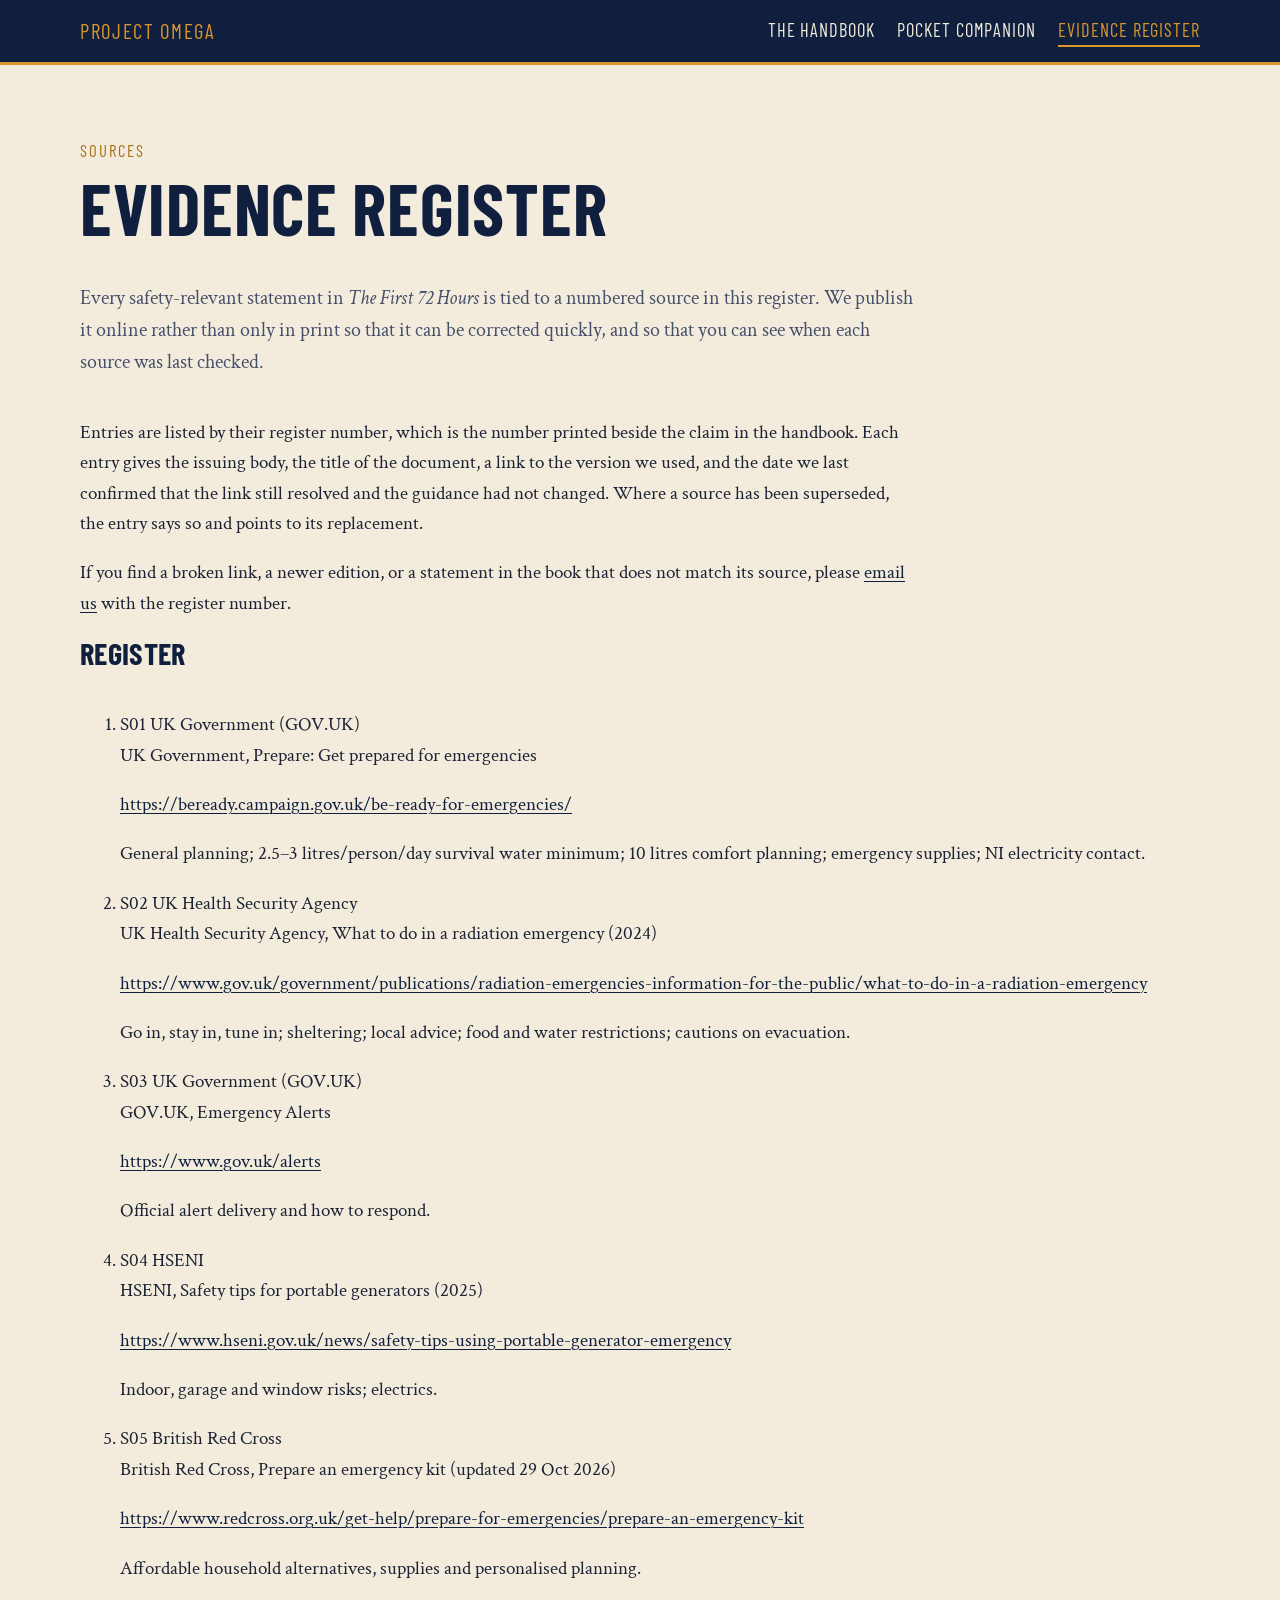
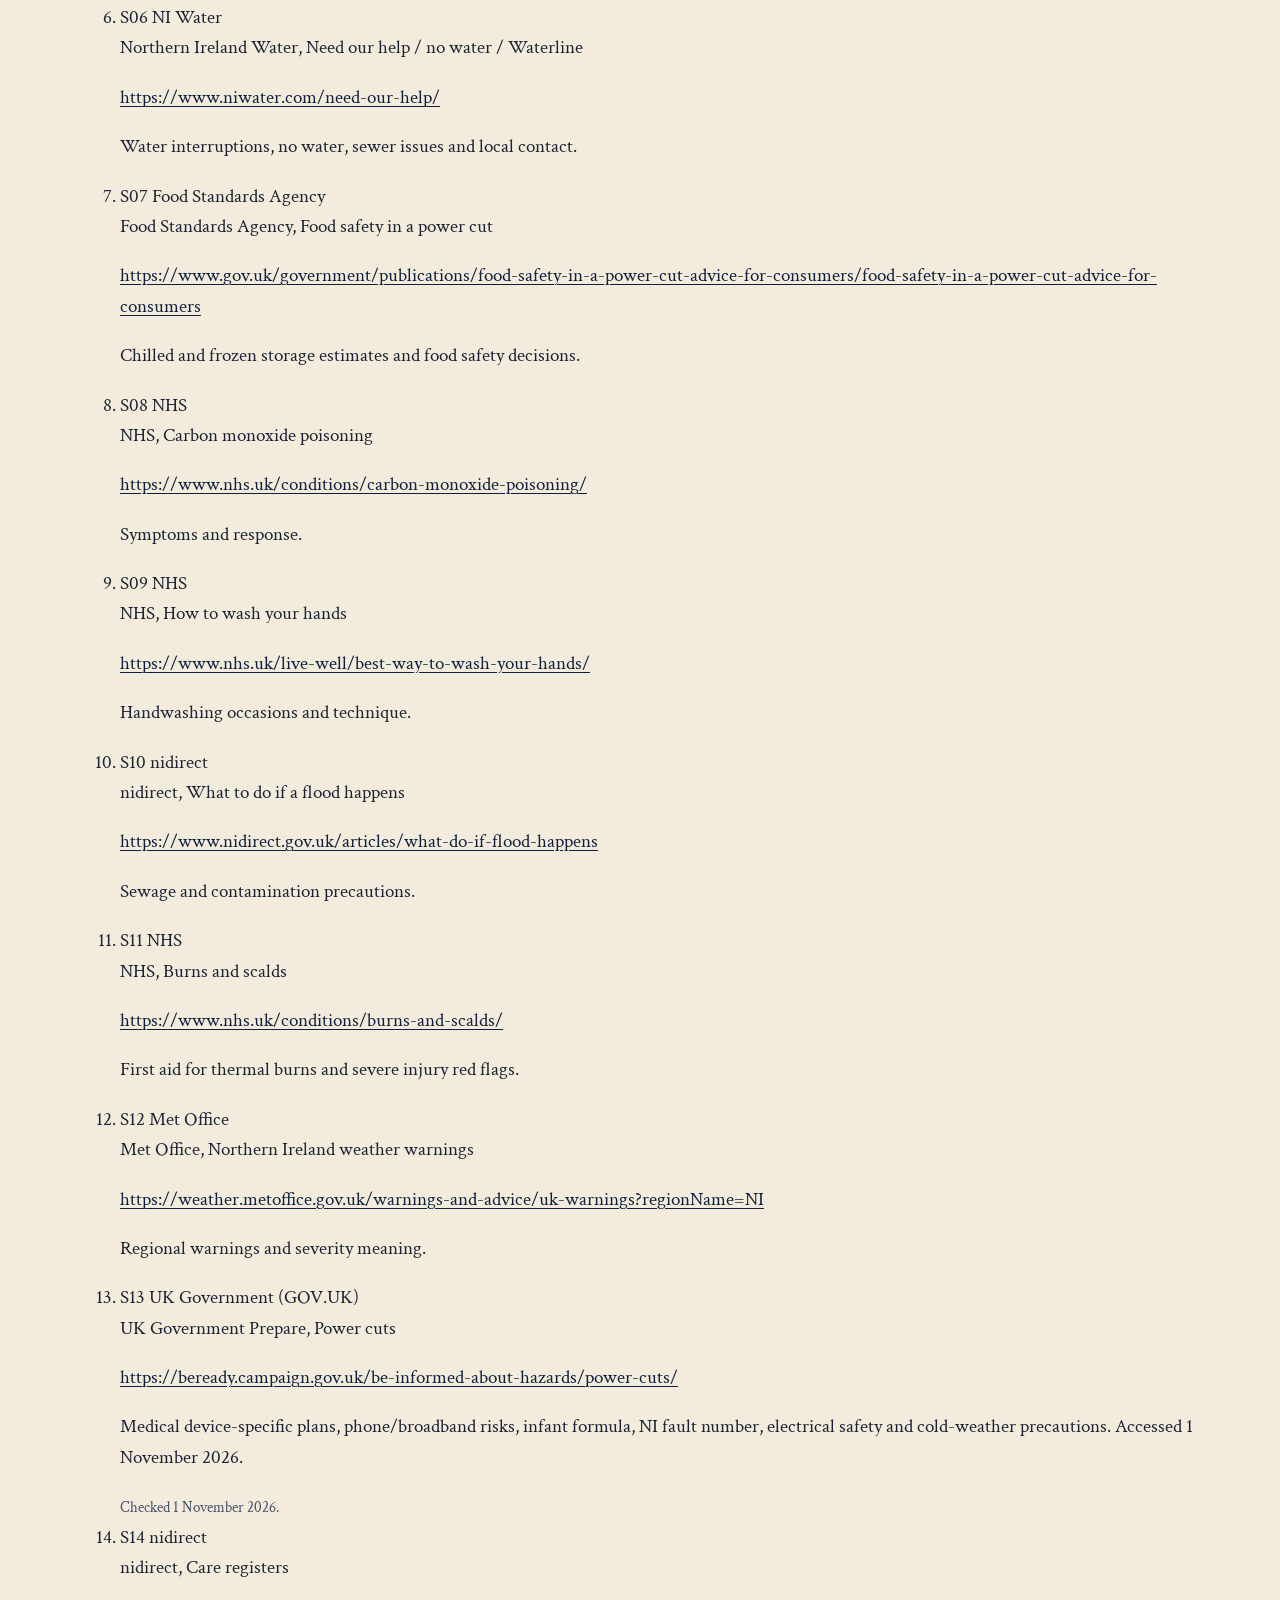
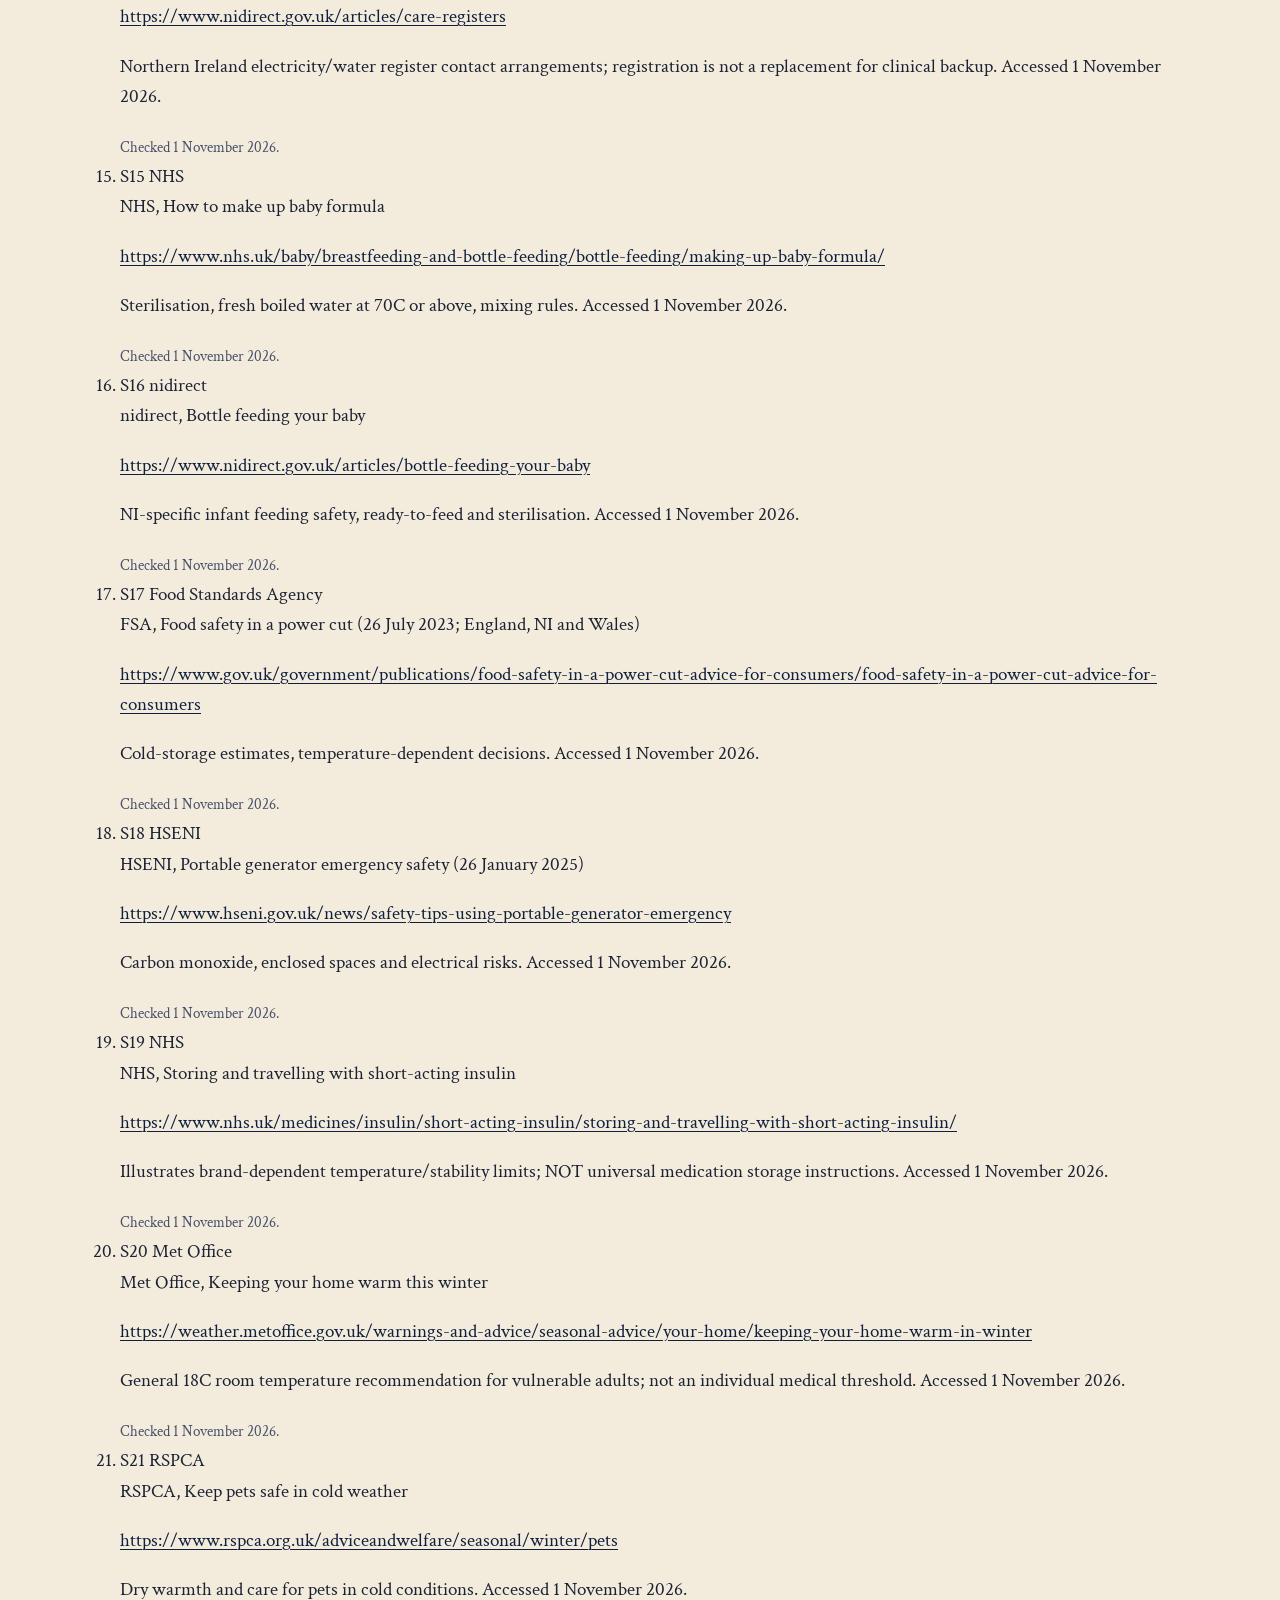
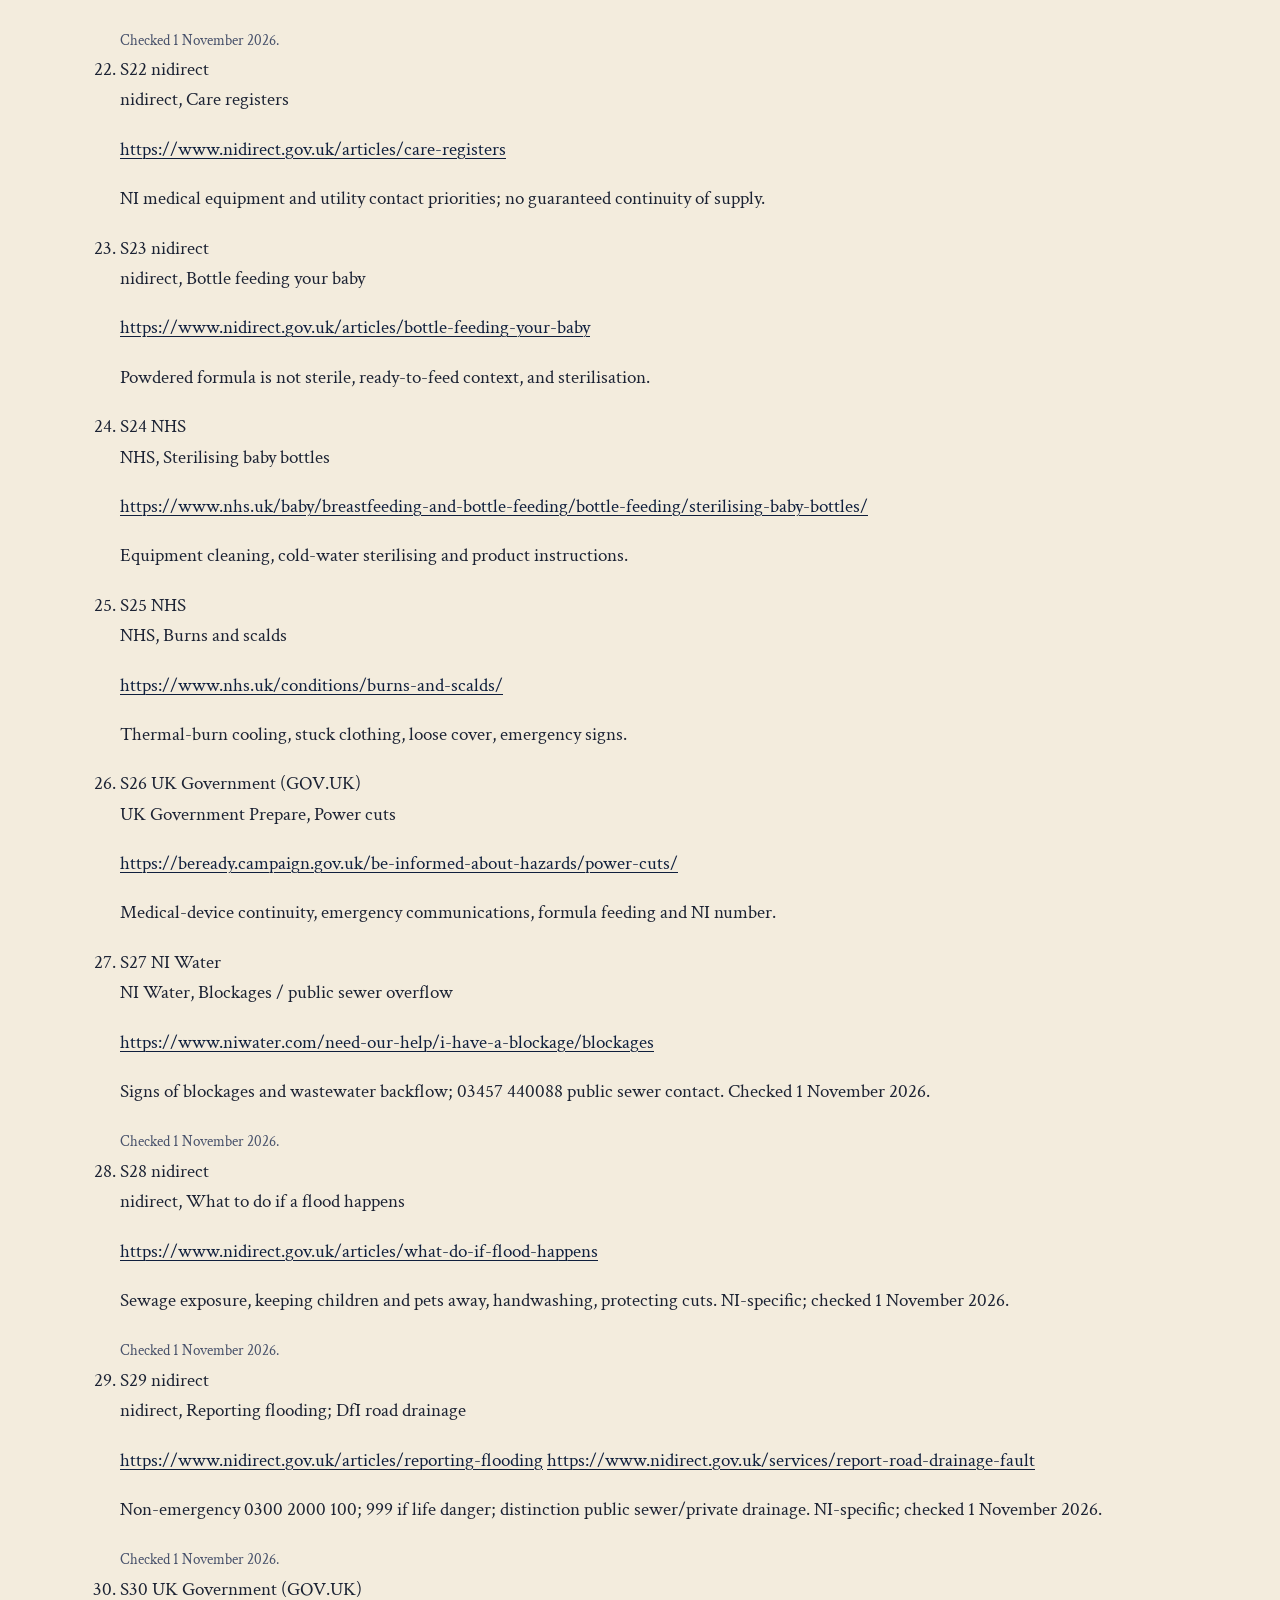
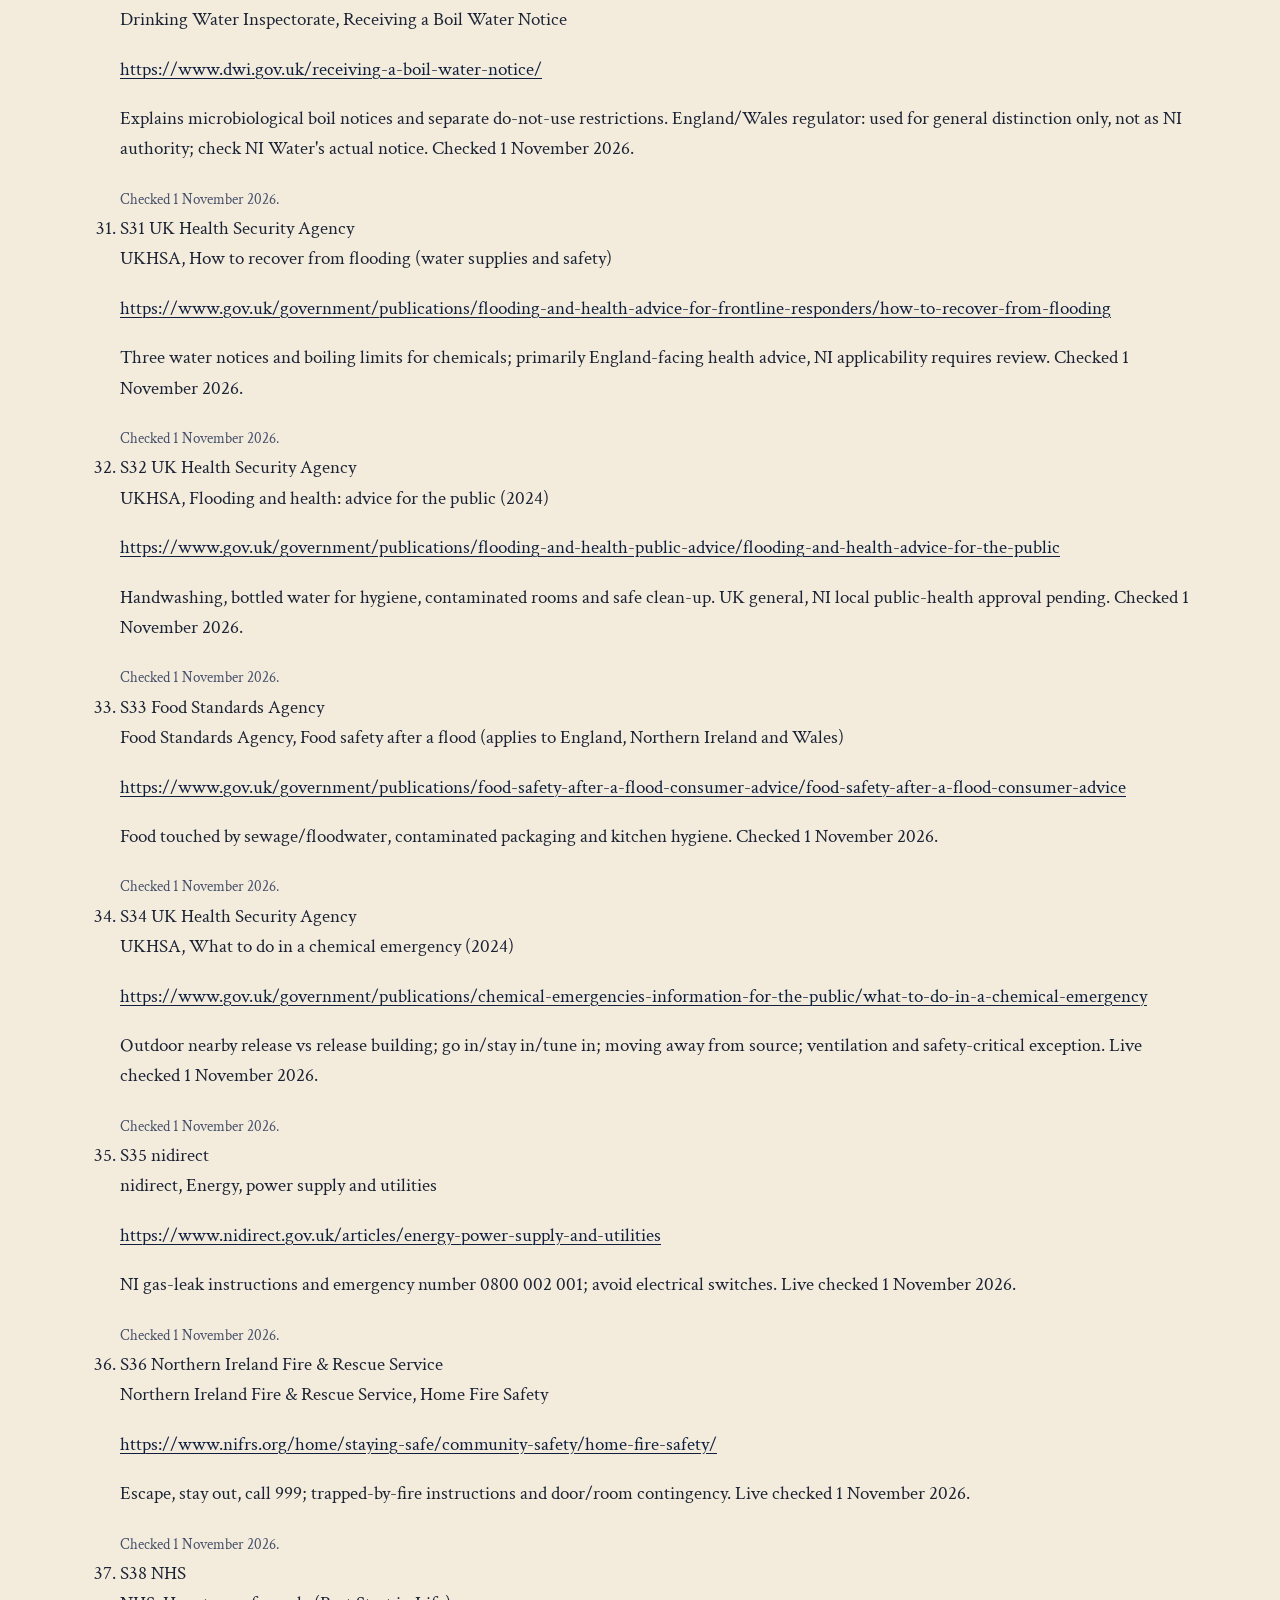
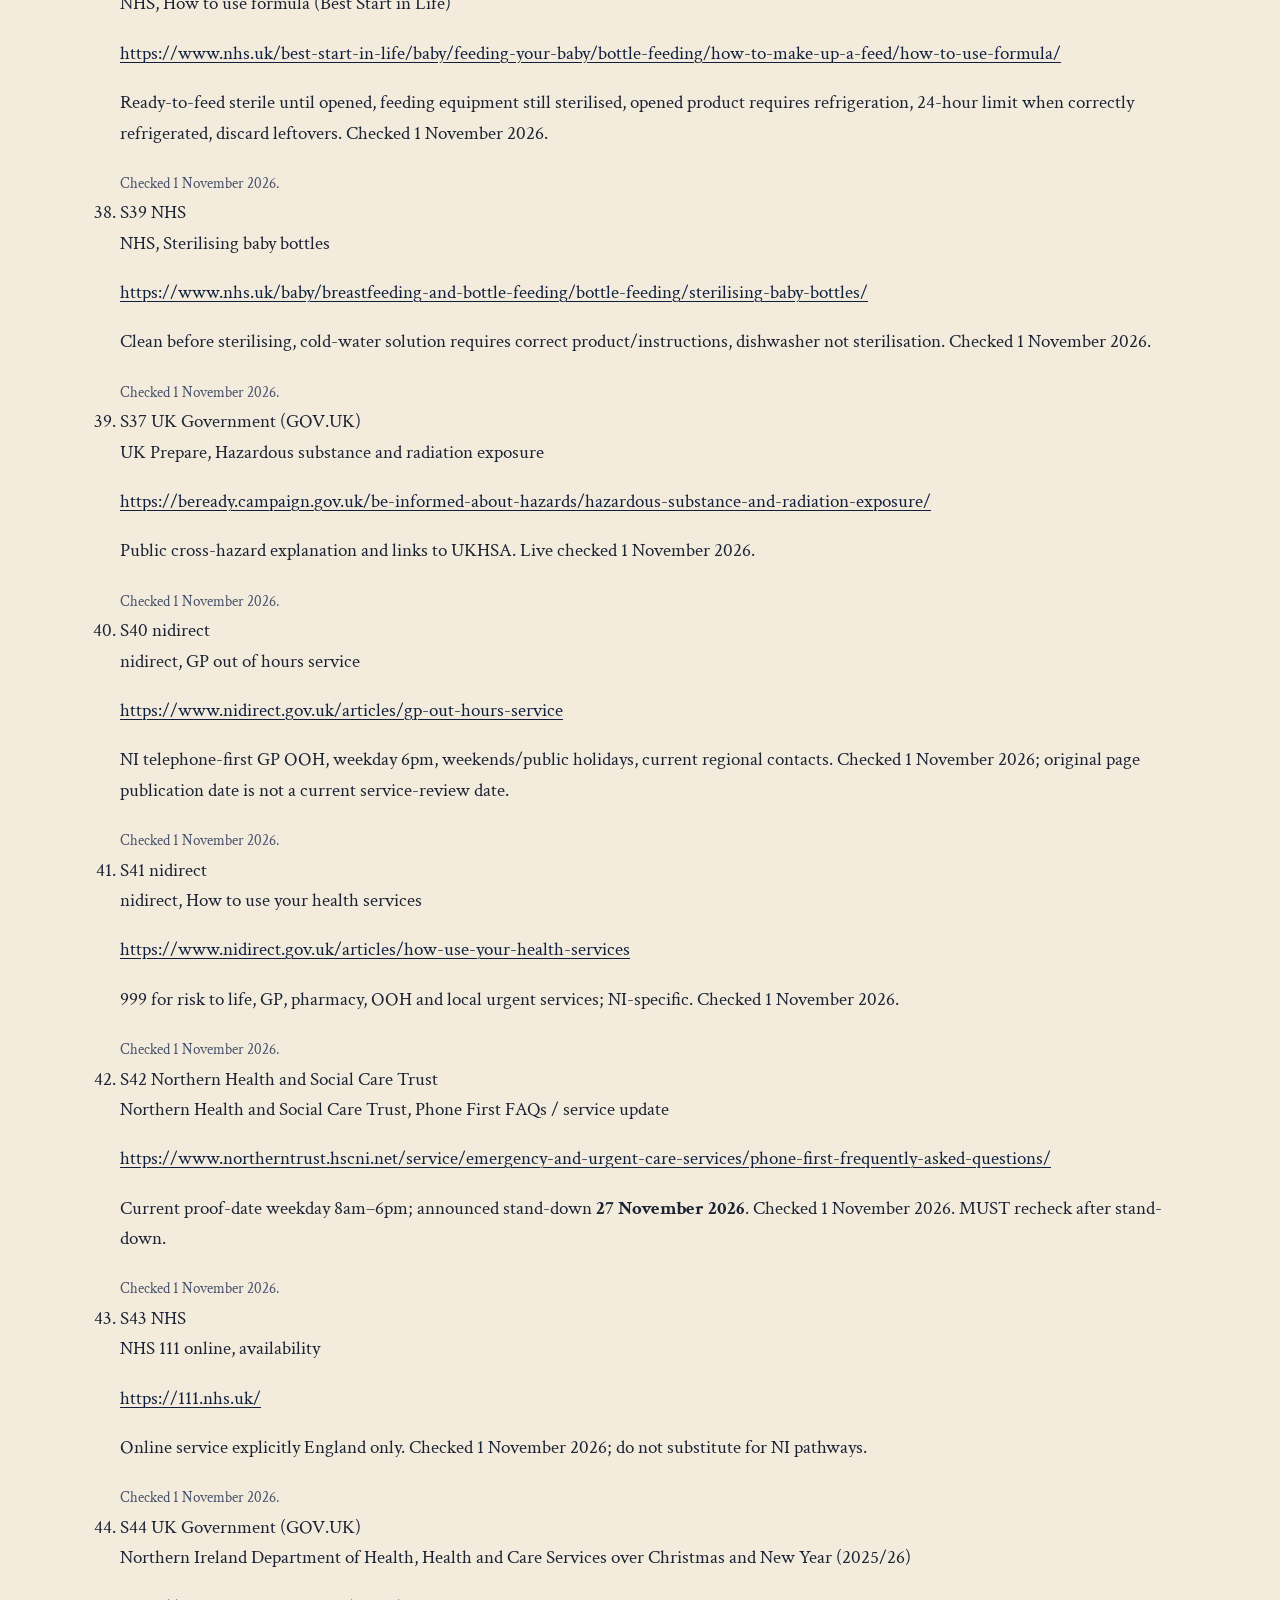
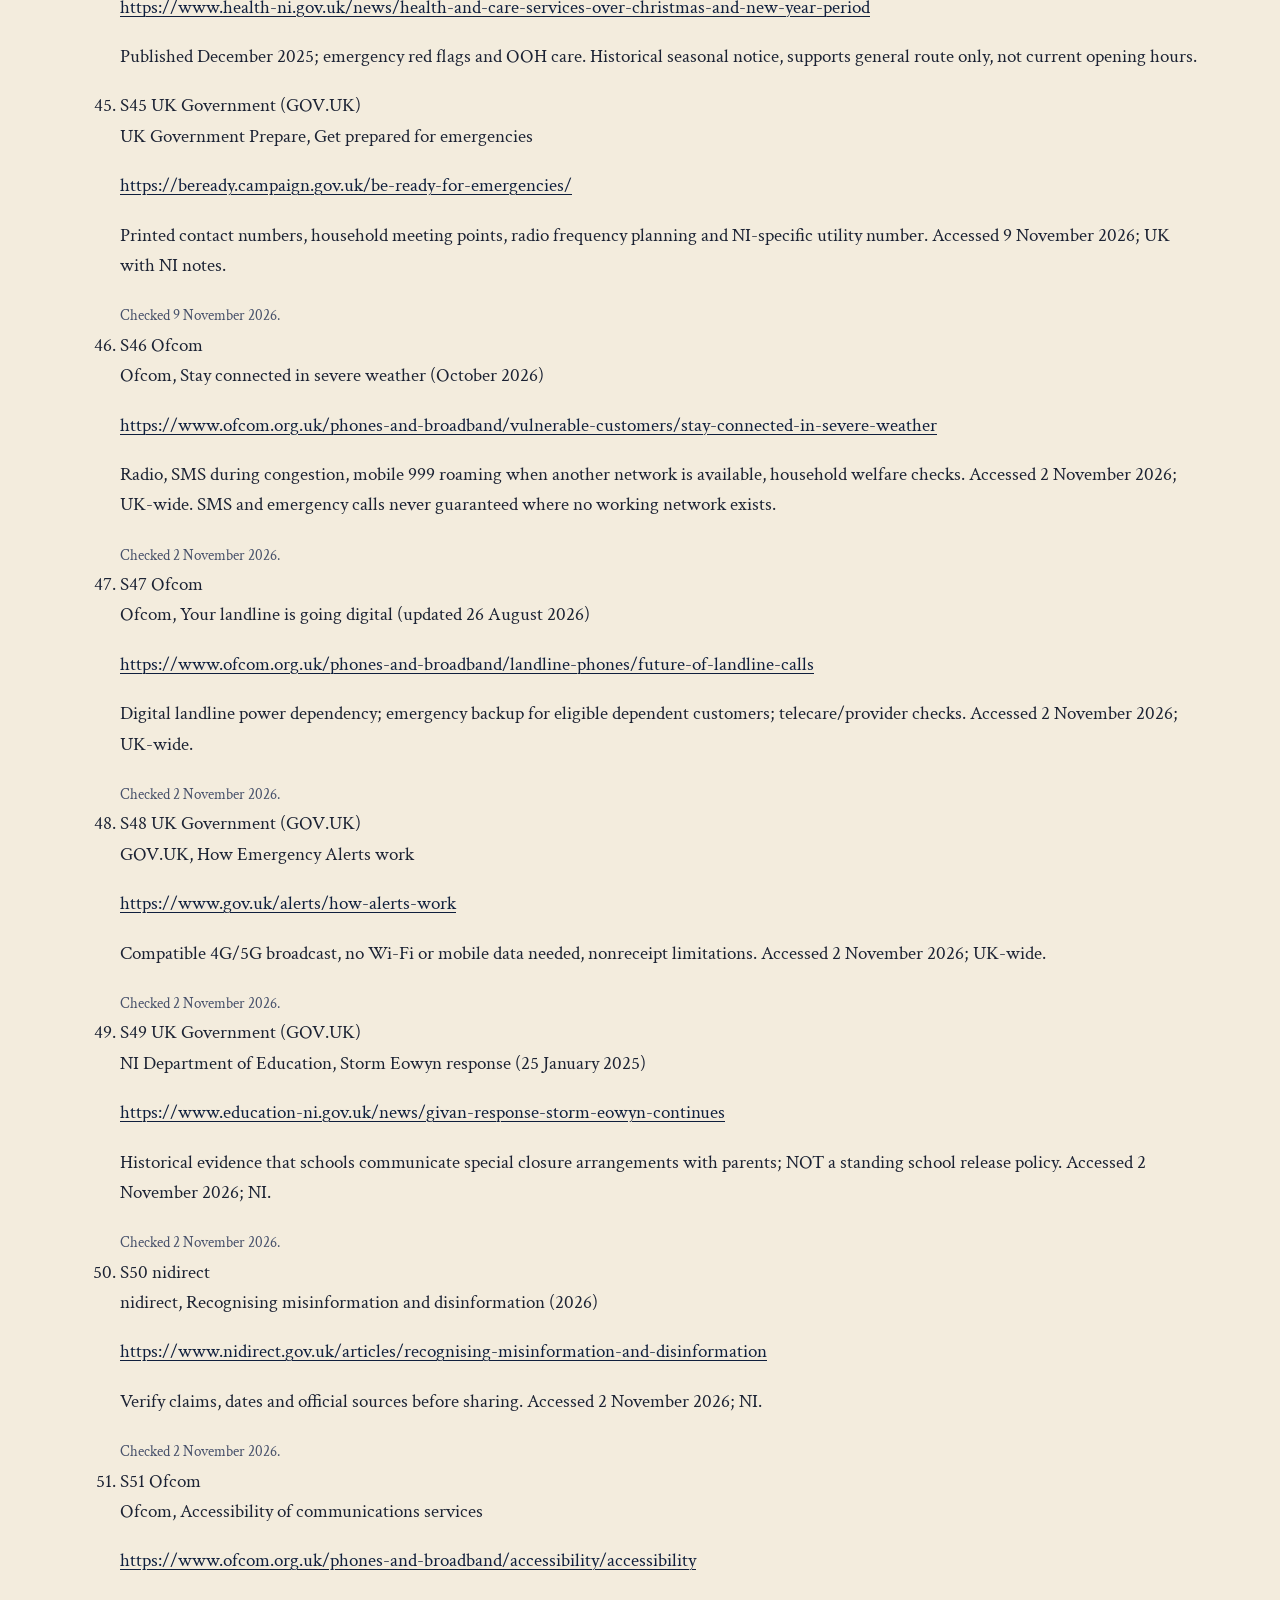
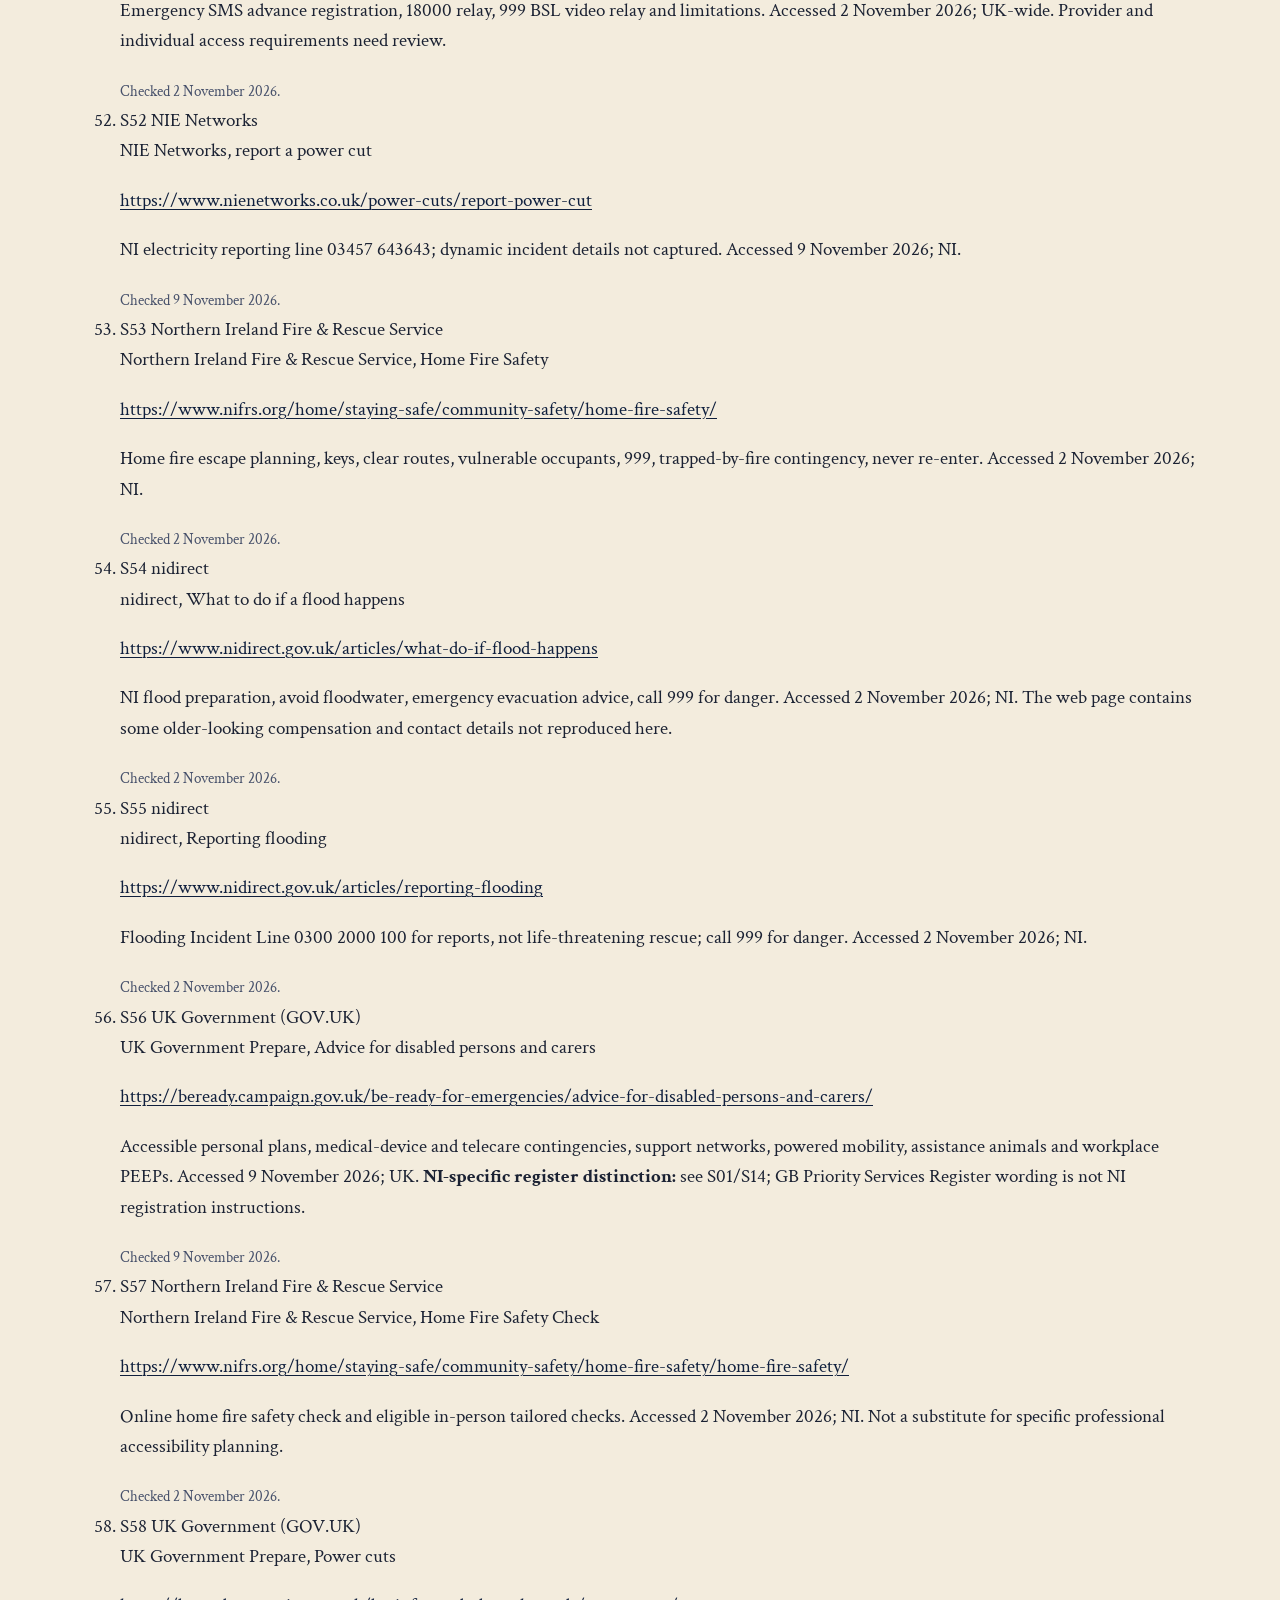
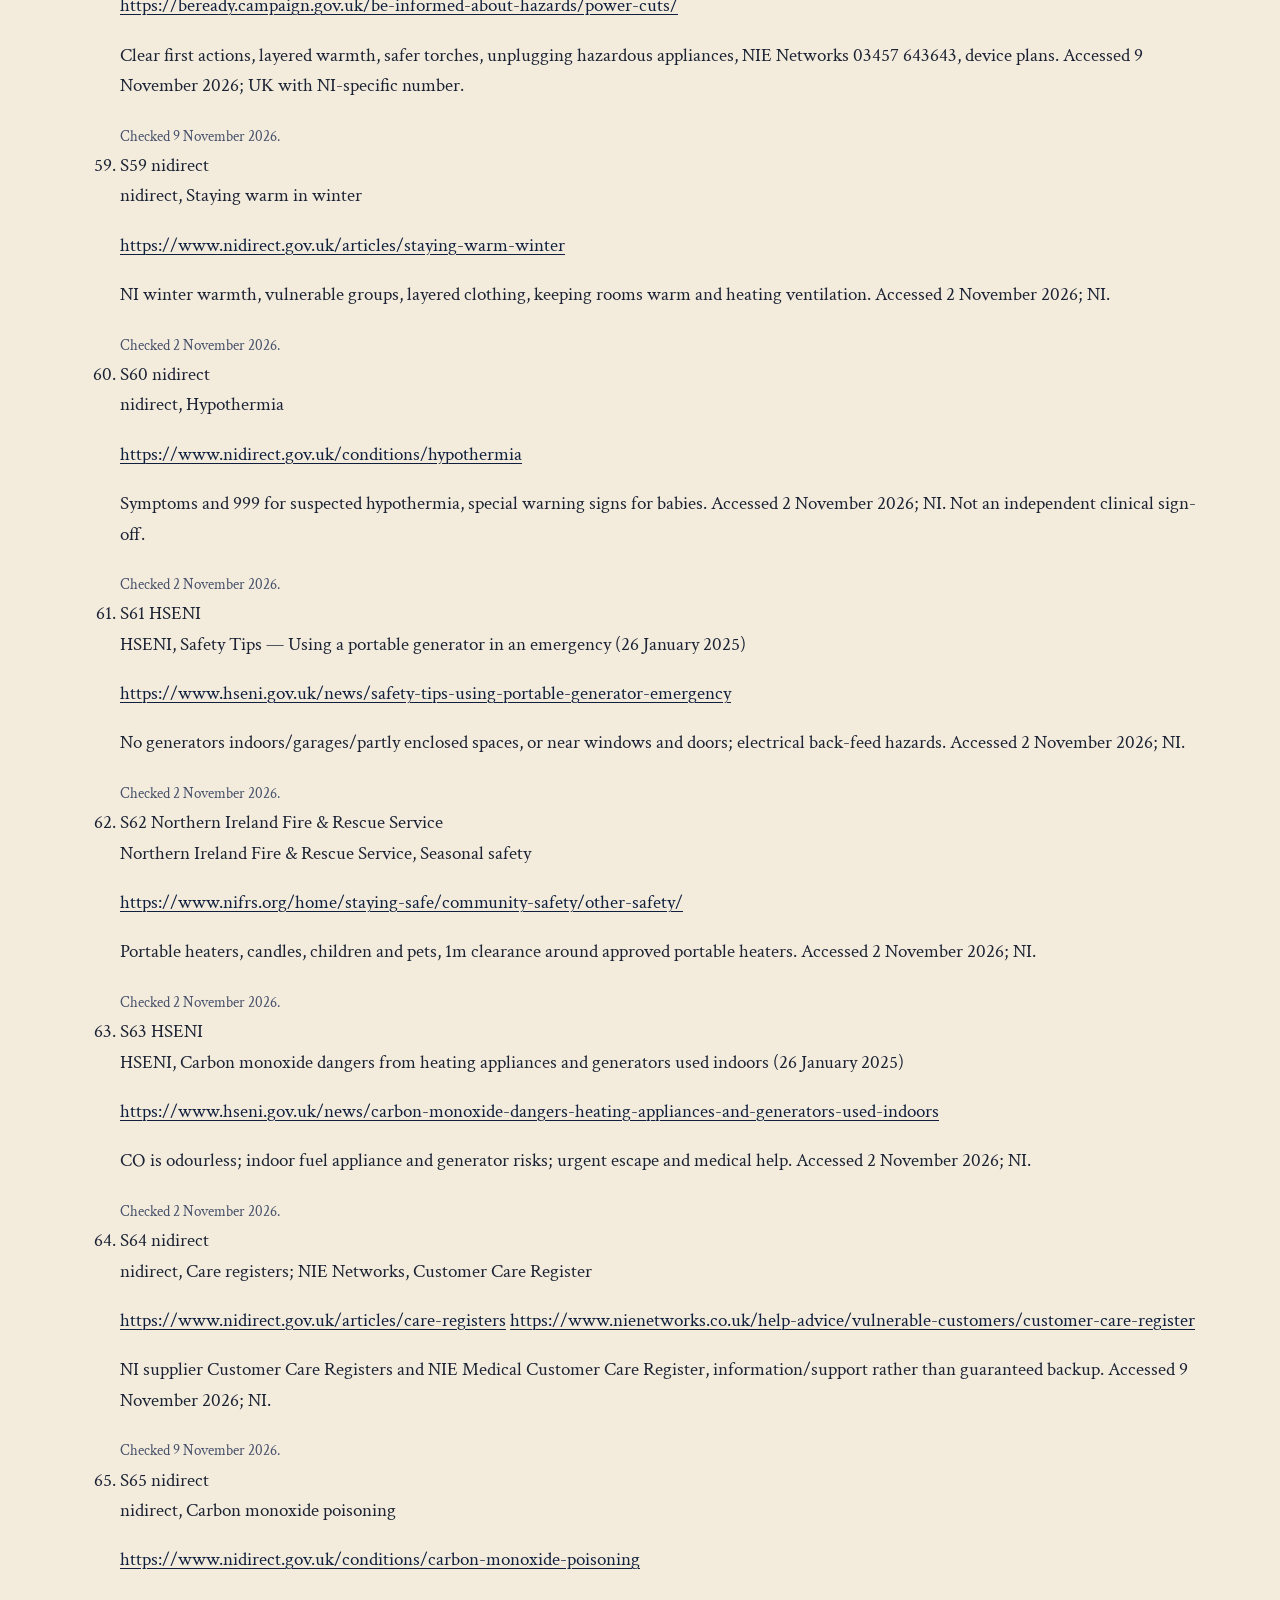
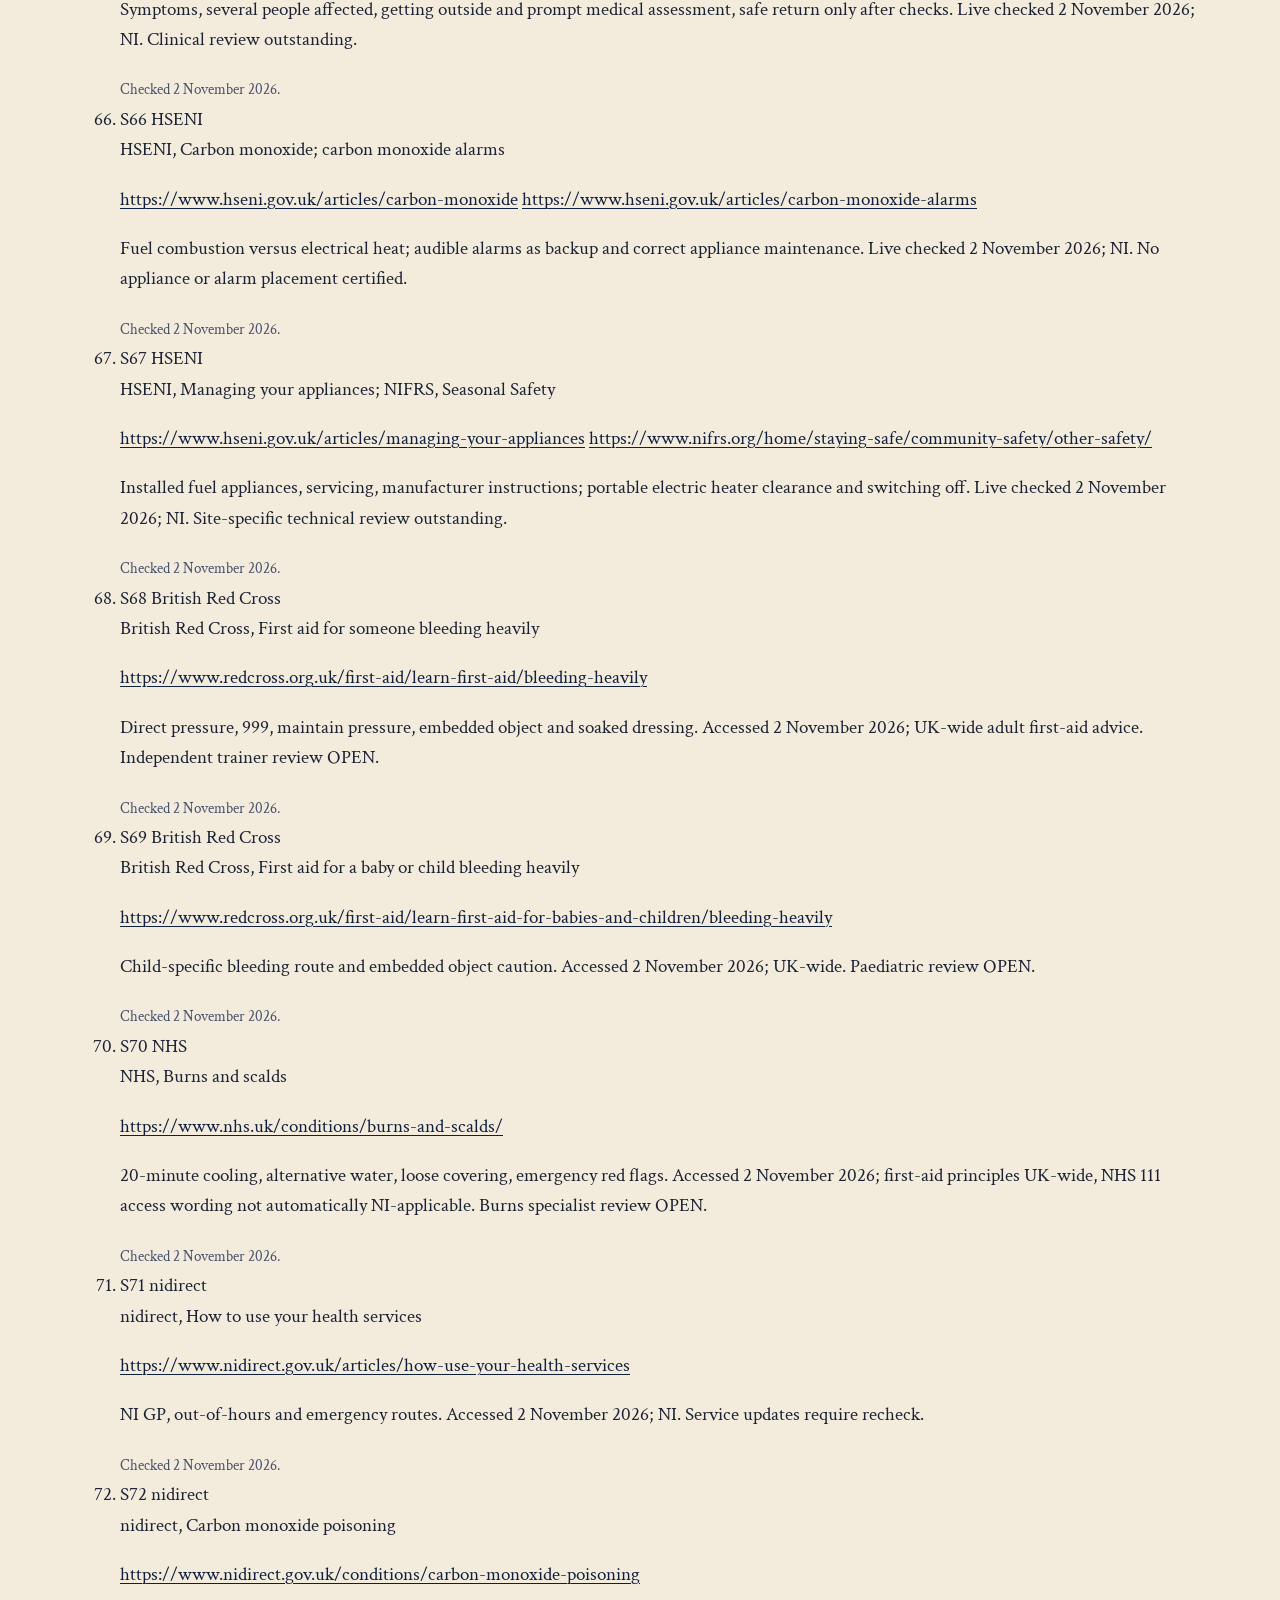
==== commit 2a4238a8: "Sync site from workbench bbdd681" ====
--- a/sources.html
+++ b/sources.html
@@ -47,7 +47,7 @@
   <li id="S01">
     <span class="sid">S01</span> <span class="publisher">UK Government (GOV.UK)</span>
     <p class="title">UK Government, Prepare: Get prepared for emergencies</p>
-    <p class="url"><a href="https://prepare.campaign.gov.uk/get-prepared-for-emergencies/" rel="noopener">https://prepare.campaign.gov.uk/get-prepared-for-emergencies/</a></p>
+    <p class="url"><a href="https://beready.campaign.gov.uk/be-ready-for-emergencies/" rel="noopener">https://beready.campaign.gov.uk/be-ready-for-emergencies/</a></p>
     <p class="note">General planning; 2.5–3 litres/person/day survival water minimum; 10 litres comfort planning; emergency supplies; NI electricity contact.</p>
     
   </li>
@@ -131,7 +131,7 @@
   <li id="S13">
     <span class="sid">S13</span> <span class="publisher">UK Government (GOV.UK)</span>
     <p class="title">UK Government Prepare, Power cuts</p>
-    <p class="url"><a href="https://prepare.campaign.gov.uk/be-informed-about-hazards/power-cuts/" rel="noopener">https://prepare.campaign.gov.uk/be-informed-about-hazards/power-cuts/</a></p>
+    <p class="url"><a href="https://beready.campaign.gov.uk/be-informed-about-hazards/power-cuts/" rel="noopener">https://beready.campaign.gov.uk/be-informed-about-hazards/power-cuts/</a></p>
     <p class="note">Medical device-specific plans, phone/broadband risks, infant formula, NI fault number, electrical safety and cold-weather precautions. Accessed 1 November 2026.</p>
     <span class="checked">Checked 1 November 2026.</span>
   </li>
@@ -222,7 +222,7 @@
   <li id="S26">
     <span class="sid">S26</span> <span class="publisher">UK Government (GOV.UK)</span>
     <p class="title">UK Government Prepare, Power cuts</p>
-    <p class="url"><a href="https://prepare.campaign.gov.uk/be-informed-about-hazards/power-cuts/" rel="noopener">https://prepare.campaign.gov.uk/be-informed-about-hazards/power-cuts/</a></p>
+    <p class="url"><a href="https://beready.campaign.gov.uk/be-informed-about-hazards/power-cuts/" rel="noopener">https://beready.campaign.gov.uk/be-informed-about-hazards/power-cuts/</a></p>
     <p class="note">Medical-device continuity, emergency communications, formula feeding and NI number.</p>
     
   </li>
@@ -313,7 +313,7 @@
   <li id="S37">
     <span class="sid">S37</span> <span class="publisher">UK Government (GOV.UK)</span>
     <p class="title">UK Prepare, Hazardous substance and radiation exposure</p>
-    <p class="url"><a href="https://prepare.campaign.gov.uk/be-informed-about-hazards/hazardous-materials-incident/" rel="noopener">https://prepare.campaign.gov.uk/be-informed-about-hazards/hazardous-materials-incident/</a></p>
+    <p class="url"><a href="https://beready.campaign.gov.uk/be-informed-about-hazards/hazardous-substance-and-radiation-exposure/" rel="noopener">https://beready.campaign.gov.uk/be-informed-about-hazards/hazardous-substance-and-radiation-exposure/</a></p>
     <p class="note">Public cross-hazard explanation and links to UKHSA. Live checked 1 November 2026.</p>
     <span class="checked">Checked 1 November 2026.</span>
   </li>
@@ -355,9 +355,9 @@
   <li id="S45">
     <span class="sid">S45</span> <span class="publisher">UK Government (GOV.UK)</span>
     <p class="title">UK Government Prepare, Get prepared for emergencies</p>
-    <p class="url"><a href="https://prepare.campaign.gov.uk/get-prepared-for-emergencies/" rel="noopener">https://prepare.campaign.gov.uk/get-prepared-for-emergencies/</a></p>
-    <p class="note">Printed contact numbers, household meeting points, radio frequency planning and NI-specific utility number. Accessed 2 November 2026; UK with NI notes.</p>
-    <span class="checked">Checked 2 November 2026.</span>
+    <p class="url"><a href="https://beready.campaign.gov.uk/be-ready-for-emergencies/" rel="noopener">https://beready.campaign.gov.uk/be-ready-for-emergencies/</a></p>
+    <p class="note">Printed contact numbers, household meeting points, radio frequency planning and NI-specific utility number. Accessed 9 November 2026; UK with NI notes.</p>
+    <span class="checked">Checked 9 November 2026.</span>
   </li>
   <li id="S46">
     <span class="sid">S46</span> <span class="publisher">Ofcom</span>
@@ -403,10 +403,10 @@
   </li>
   <li id="S52">
     <span class="sid">S52</span> <span class="publisher">NIE Networks</span>
-    <p class="title">NIE Networks, Powercheck and fault reporting</p>
-    <p class="url"><a href="https://powercheck.nie.co.uk/" rel="noopener">https://powercheck.nie.co.uk/</a></p>
-    <p class="note">NI electricity reporting line 03457 643643; dynamic incident details not captured. Accessed 2 November 2026; NI.</p>
-    <span class="checked">Checked 2 November 2026.</span>
+    <p class="title">NIE Networks, report a power cut</p>
+    <p class="url"><a href="https://www.nienetworks.co.uk/power-cuts/report-power-cut" rel="noopener">https://www.nienetworks.co.uk/power-cuts/report-power-cut</a></p>
+    <p class="note">NI electricity reporting line 03457 643643; dynamic incident details not captured. Accessed 9 November 2026; NI.</p>
+    <span class="checked">Checked 9 November 2026.</span>
   </li>
   <li id="S53">
     <span class="sid">S53</span> <span class="publisher">Northern Ireland Fire &amp; Rescue Service</span>
@@ -432,9 +432,9 @@
   <li id="S56">
     <span class="sid">S56</span> <span class="publisher">UK Government (GOV.UK)</span>
     <p class="title">UK Government Prepare, Advice for disabled persons and carers</p>
-    <p class="url"><a href="https://prepare.campaign.gov.uk/get-prepared-for-emergencies/advice-for-disabled-persons-and-carers/" rel="noopener">https://prepare.campaign.gov.uk/get-prepared-for-emergencies/advice-for-disabled-persons-and-carers/</a></p>
-    <p class="note">Accessible personal plans, medical-device and telecare contingencies, support networks, powered mobility, assistance animals and workplace PEEPs. Accessed 2 November 2026; UK. <strong>NI-specific register distinction:</strong> see S01/S14; GB Priority Services Register wording is not NI registration instructions.</p>
-    <span class="checked">Checked 2 November 2026.</span>
+    <p class="url"><a href="https://beready.campaign.gov.uk/be-ready-for-emergencies/advice-for-disabled-persons-and-carers/" rel="noopener">https://beready.campaign.gov.uk/be-ready-for-emergencies/advice-for-disabled-persons-and-carers/</a></p>
+    <p class="note">Accessible personal plans, medical-device and telecare contingencies, support networks, powered mobility, assistance animals and workplace PEEPs. Accessed 9 November 2026; UK. <strong>NI-specific register distinction:</strong> see S01/S14; GB Priority Services Register wording is not NI registration instructions.</p>
+    <span class="checked">Checked 9 November 2026.</span>
   </li>
   <li id="S57">
     <span class="sid">S57</span> <span class="publisher">Northern Ireland Fire &amp; Rescue Service</span>
@@ -446,9 +446,9 @@
   <li id="S58">
     <span class="sid">S58</span> <span class="publisher">UK Government (GOV.UK)</span>
     <p class="title">UK Government Prepare, Power cuts</p>
-    <p class="url"><a href="https://prepare.campaign.gov.uk/be-informed-about-hazards/power-cuts/" rel="noopener">https://prepare.campaign.gov.uk/be-informed-about-hazards/power-cuts/</a></p>
-    <p class="note">Clear first actions, layered warmth, safer torches, unplugging hazardous appliances, NIE Networks 03457 643643, device plans. Accessed 2 November 2026; UK with NI-specific number.</p>
-    <span class="checked">Checked 2 November 2026.</span>
+    <p class="url"><a href="https://beready.campaign.gov.uk/be-informed-about-hazards/power-cuts/" rel="noopener">https://beready.campaign.gov.uk/be-informed-about-hazards/power-cuts/</a></p>
+    <p class="note">Clear first actions, layered warmth, safer torches, unplugging hazardous appliances, NIE Networks 03457 643643, device plans. Accessed 9 November 2026; UK with NI-specific number.</p>
+    <span class="checked">Checked 9 November 2026.</span>
   </li>
   <li id="S59">
     <span class="sid">S59</span> <span class="publisher">nidirect</span>
@@ -487,10 +487,10 @@
   </li>
   <li id="S64">
     <span class="sid">S64</span> <span class="publisher">nidirect</span>
-    <p class="title">nidirect, Care registers; Utility Regulator, additional services</p>
-    <p class="url"><a href="https://www.nidirect.gov.uk/articles/care-registers" rel="noopener">https://www.nidirect.gov.uk/articles/care-registers</a> <a href="https://www.uregni.gov.uk/additional-services-available-utility-companies" rel="noopener">https://www.uregni.gov.uk/additional-services-available-utility-companies</a></p>
-    <p class="note">NI supplier Customer Care Registers and NIE Medical Customer Care Register, information/support rather than guaranteed backup. Accessed 2 November 2026; NI.</p>
-    <span class="checked">Checked 2 November 2026.</span>
+    <p class="title">nidirect, Care registers; NIE Networks, Customer Care Register</p>
+    <p class="url"><a href="https://www.nidirect.gov.uk/articles/care-registers" rel="noopener">https://www.nidirect.gov.uk/articles/care-registers</a> <a href="https://www.nienetworks.co.uk/help-advice/vulnerable-customers/customer-care-register" rel="noopener">https://www.nienetworks.co.uk/help-advice/vulnerable-customers/customer-care-register</a></p>
+    <p class="note">NI supplier Customer Care Registers and NIE Medical Customer Care Register, information/support rather than guaranteed backup. Accessed 9 November 2026; NI.</p>
+    <span class="checked">Checked 9 November 2026.</span>
   </li>
   <li id="S65">
     <span class="sid">S65</span> <span class="publisher">nidirect</span>
@@ -557,10 +557,10 @@
   </li>
   <li id="S74">
     <span class="sid">S74</span> <span class="publisher">nidirect</span>
-    <p class="title">nidirect, Care registers; Utility Regulator, Additional services</p>
-    <p class="url"><a href="https://www.nidirect.gov.uk/articles/care-registers" rel="noopener">https://www.nidirect.gov.uk/articles/care-registers</a> <a href="https://www.uregni.gov.uk/additional-services-available-utility-companies" rel="noopener">https://www.uregni.gov.uk/additional-services-available-utility-companies</a></p>
-    <p class="note">Priority contact for power-dependent care, not a guaranteed backup power supply. Accessed 2 November 2026; NI. Device-specific care plan requires clinician and supplier.</p>
-    <span class="checked">Checked 2 November 2026.</span>
+    <p class="title">nidirect, Care registers; NIE Networks, Customer Care Register</p>
+    <p class="url"><a href="https://www.nidirect.gov.uk/articles/care-registers" rel="noopener">https://www.nidirect.gov.uk/articles/care-registers</a> <a href="https://www.nienetworks.co.uk/help-advice/vulnerable-customers/customer-care-register" rel="noopener">https://www.nienetworks.co.uk/help-advice/vulnerable-customers/customer-care-register</a></p>
+    <p class="note">Priority contact for power-dependent care, not a guaranteed backup power supply. Accessed 9 November 2026; NI. Device-specific care plan requires clinician and supplier.</p>
+    <span class="checked">Checked 9 November 2026.</span>
   </li>
   <li id="S75">
     <span class="sid">S75</span> <span class="publisher">UK Government (GOV.UK)</span>
@@ -1230,7 +1230,7 @@
   <li id="E084-05">
     <span class="sid">E084-05</span> <span class="publisher">CDC</span>
     <p class="title">CDC, <em>Safety Guidelines: Reentering Your Flooded Home</em>, updated/reviewed 2026-08-24</p>
-    <p class="url"><a href="https://cdc.gov/floods/safety/reentering-your-flooded-home-safety.html" rel="noopener">https://cdc.gov/floods/safety/reentering-your-flooded-home-safety.html</a></p>
+    <p class="url"><a href="https://www.cdc.gov/floods/safety/reentering-your-flooded-home-safety.html" rel="noopener">https://www.cdc.gov/floods/safety/reentering-your-flooded-home-safety.html</a></p>
     <p class="note">private well assessment and locally verified water instructions.</p>
     
   </li>
